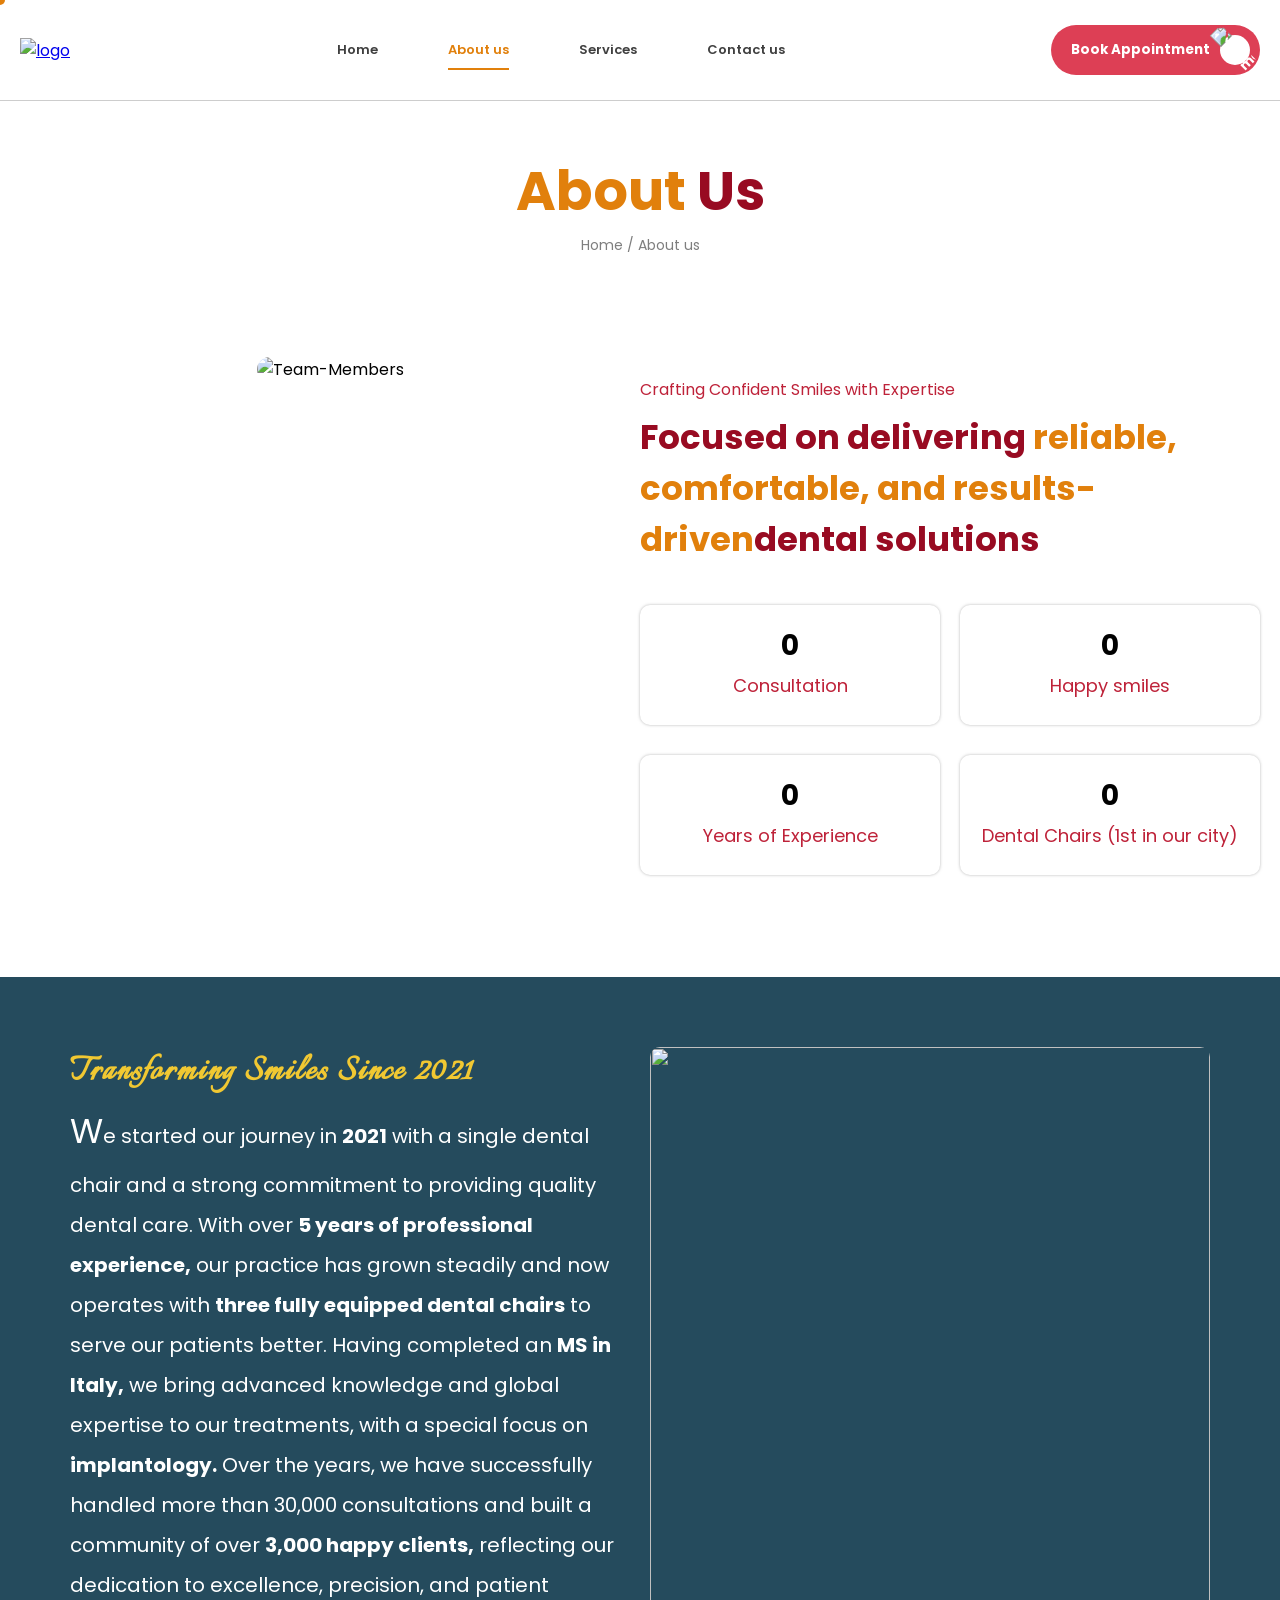
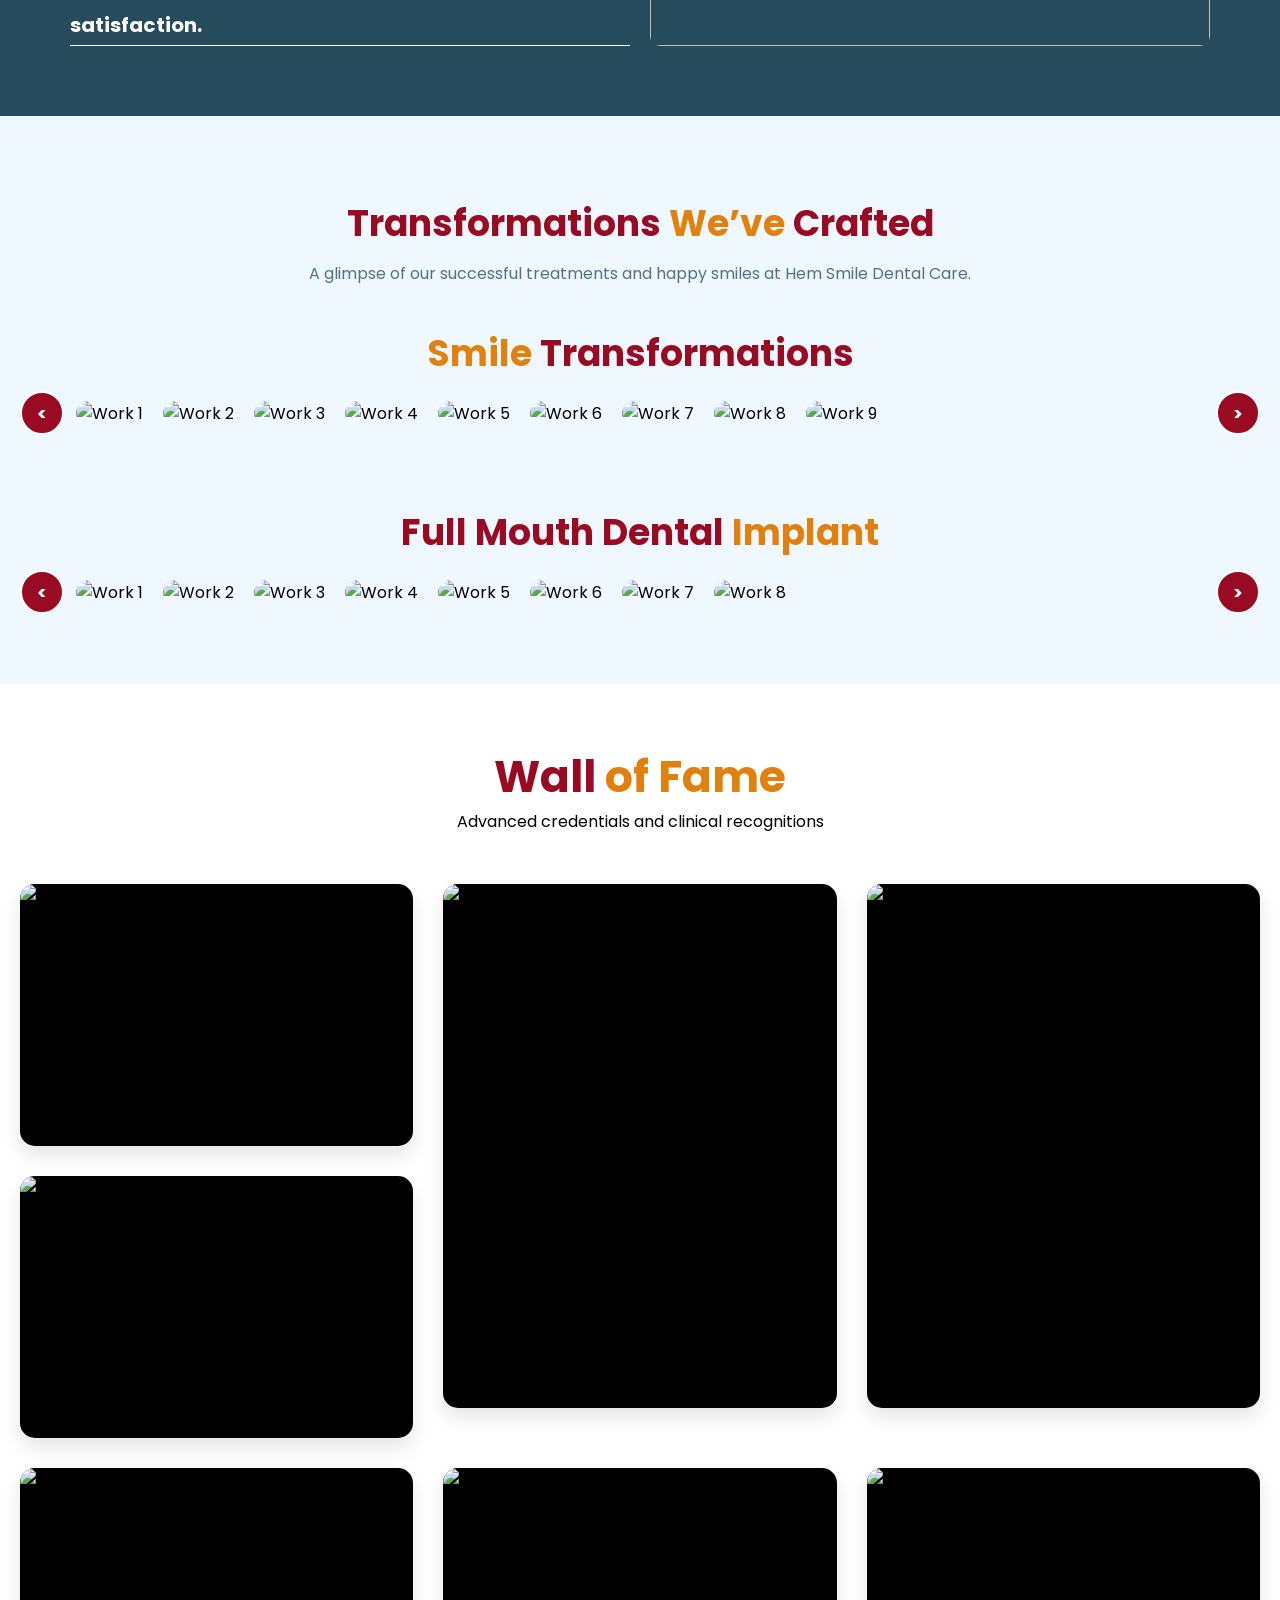
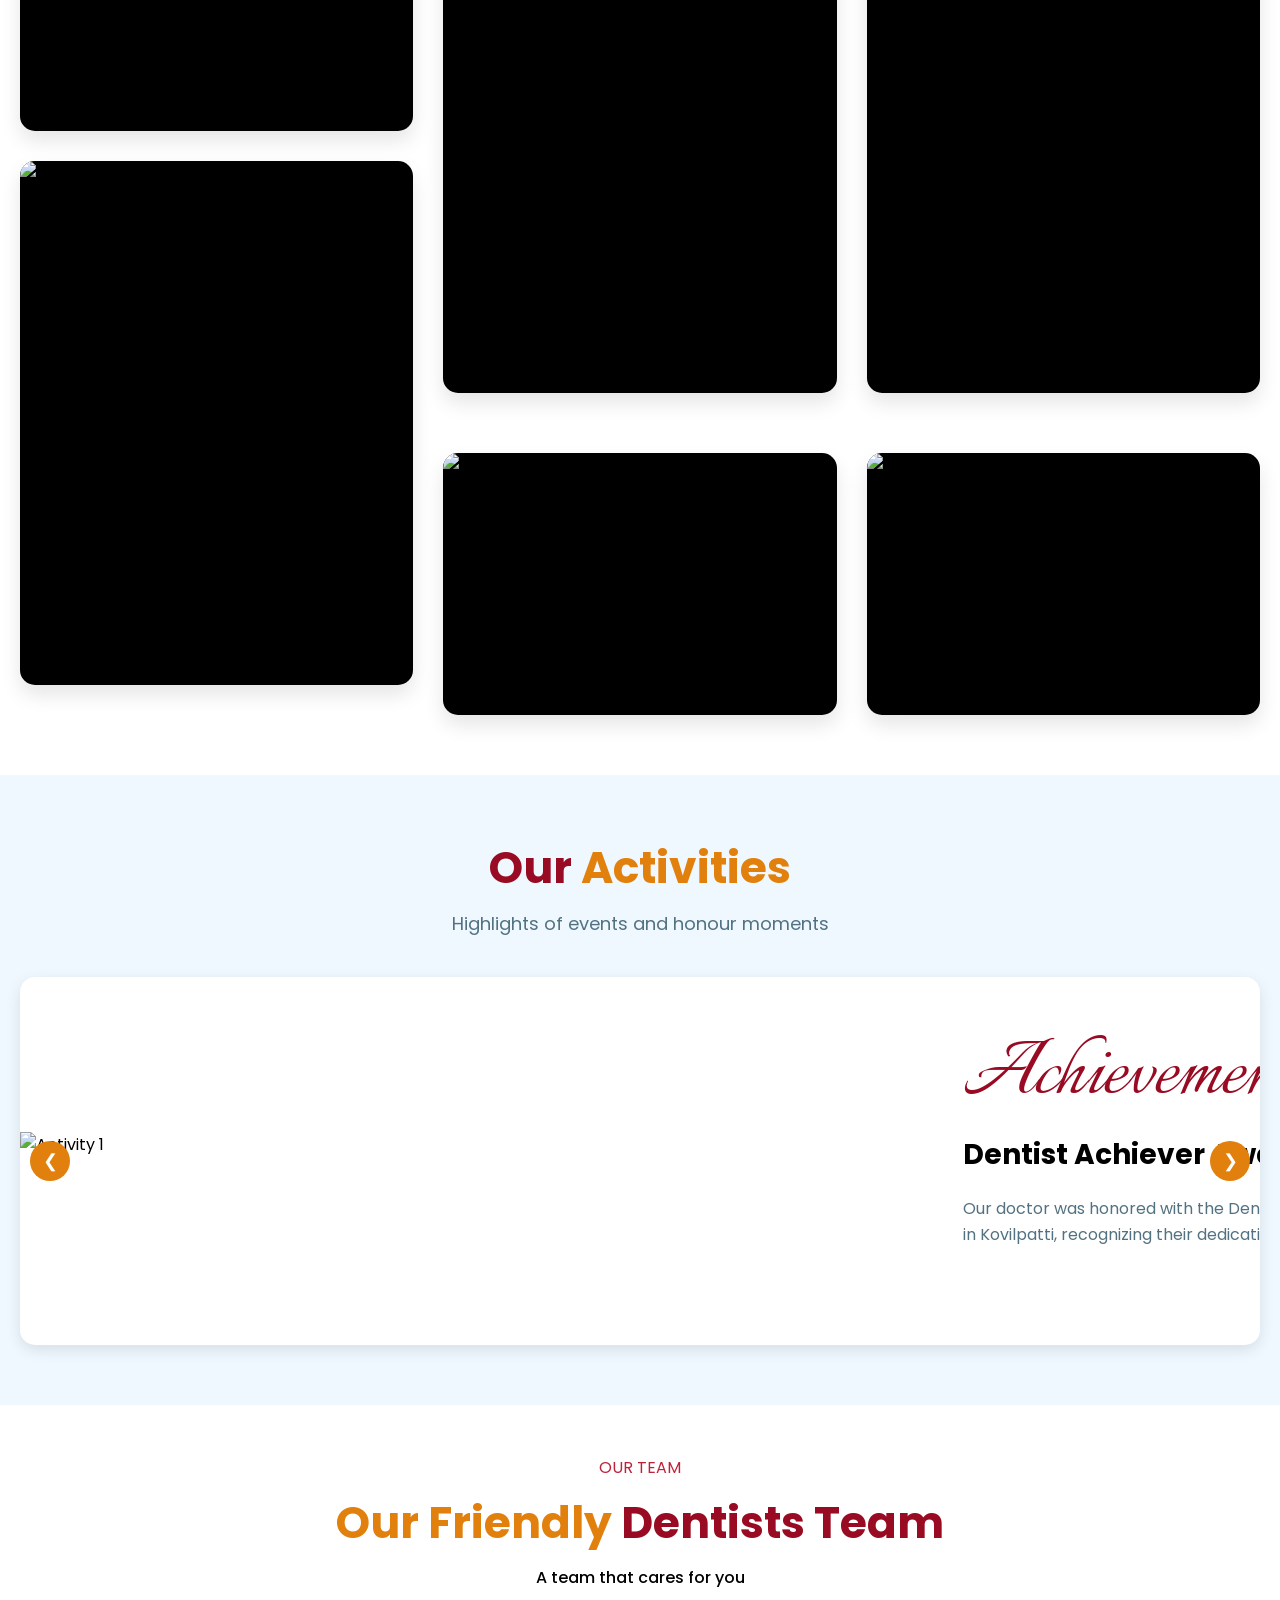
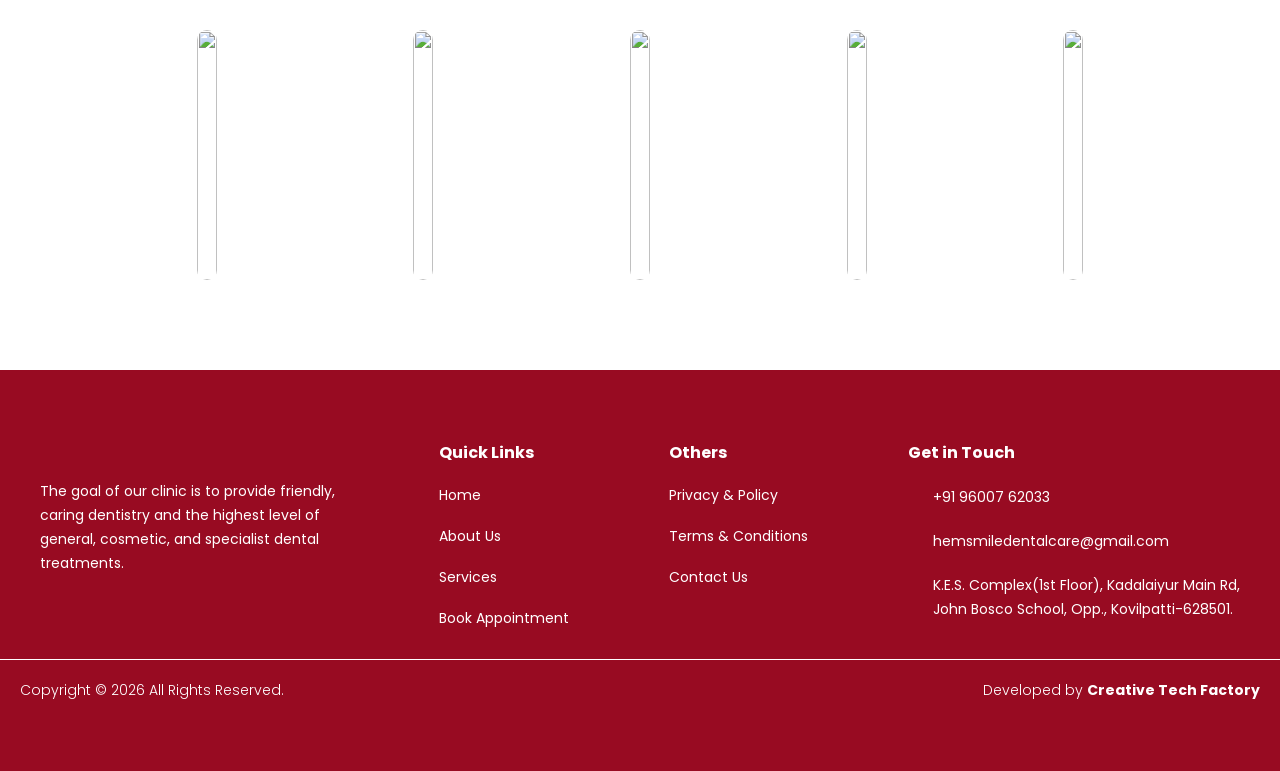
==== about.html @ 4c8813e6 "Add files via upload" ====
<!DOCTYPE html>
<html lang="en">

<head>
    <meta charset="UTF-8">
    <meta name="viewport" content="width=device-width, initial-scale=1.0">
    <title>About Us</title>
    <link rel="icon" type="image/png" href="./images-icons/logo-icon.png">

    <link rel="stylesheet" href="style.css">

    <link rel="stylesheet" href="https://cdn.jsdelivr.net/npm/sweetalert2@11/dist/sweetalert2.min.css">


    <!-- Google font link -->

    <link rel="preconnect" href="https://fonts.googleapis.com">
    <link rel="preconnect" href="https://fonts.gstatic.com" crossorigin>
    <link
        href="https://fonts.googleapis.com/css2?family=Open+Sans:ital,wght@0,300..800;1,300..800&family=Outfit:wght@100..900&family=Poppins:ital,wght@0,100;0,200;0,300;0,400;0,500;0,600;0,700;0,800;0,900;1,100;1,200;1,300;1,400;1,500;1,600;1,700;1,800;1,900&family=Ubuntu:ital,wght@0,300;0,400;0,500;0,700;1,300;1,400;1,500;1,700&display=swap"
        rel="stylesheet">

    <link rel="preconnect" href="https://fonts.googleapis.com">
    <link rel="preconnect" href="https://fonts.gstatic.com" crossorigin>
    <link href="https://fonts.googleapis.com/css2?family=Italianno&family=Pacifico&display=swap" rel="stylesheet">

    <!-- scroll animation Wow animation-->
    <link rel="stylesheet" href="https://cdnjs.cloudflare.com/ajax/libs/animate.css/4.1.1/animate.min.css" />

</head>

<body>
    <div id="smooth-wrapper">
        <div id="smooth-content">
            <nav class="navbar">
                <div class="logo">
                    <a href="index.html"><img loading="lazy" src="./images/logo(1)_PNG.png" alt="logo"></a>
                </div>
                <div class="nav-links">
                    <ul>
                        <li class=""><a href="index.html" class="nav-link nav-link-ltr ">Home</a></li>
                        <li><a href="about.html" class="nav-link nav-link-ltr active">About us</a></li>
                        <li><a href="service.html" class="nav-link nav-link-ltr">Services</a></li>
                        <li><a href="contact.html" class="nav-link nav-link-ltr">Contact us</a></li>
                    </ul>
                </div>
                <div class="book all-button" id="but1">
                    <button class="but" onclick="ena()">Book Appointment
                        <div>
                            <img loading="lazy" src="./images-icons/arrows.png" alt="arrow-mark">
                        </div>
                    </button>
                </div>

                <!-- Menu button for mobile view -->

                <div class="menu">
                    <button id="menuBtn"><img loading="lazy" src="./images-icons/menu-icon.png" alt="menu-icon"
                            onclick="openSidebar()"></button>
                </div>
            </nav>

            <!-- Nav bar for mobile view -->
            <div class="m-navbar" id="mob-navbar">
                <div>
                    <ul>
                        <button class="close-btn" onclick="closeSidebar()"><img src="./images-icons/close (2).png"
                                width="25px">
                        </button>
                        <li><a href="index.html">Home</a></li>
                        <li><a href="about.html">About us</a></li>
                        <li><a href="service.html">Services</a></li>
                        <li><a href="contact.html">Contact us</a></li>
                        <li><button onclick="ena()">Book an appointment</button></li>
                    </ul>
                </div>
                <div class="m-navbar-map">
                    <iframe
                        src="https://www.google.com/maps/embed?pb=!1m18!1m12!1m3!1d2825.8447216824234!2d77.87352947314591!3d9.177418686651892!2m3!1f0!2f0!3f0!3m2!1i1024!2i768!4f13.1!3m3!1m2!1s0x3b06b34f8d8838e7%3A0xfa08b1c790b8aa74!2sHem%20Smile%20Dental%20Care.%20Multi-speciality%20dental%20clinic%20%26%20lmplant%20center!5e1!3m2!1sen!2sin!4v1771842552178!5m2!1sen!2sin"
                        style="border:0; border-radius: 10px;" allowfullscreen="" loading="lazy"
                        referrerpolicy="no-referrer-when-downgrade"></iframe>
                </div>
                <div class="m-navbar-social-icons">
                    <a href="https://wa.me/919600762033"><img src="./images-icons/whatsapp (3).png" alt=""></a>
                    <a
                        href="https://www.instagram.com/hemsmiledentalcare?utm_source=ig_web_button_share_sheet&igsh=ZDNlZDc0MzIxNw=="><img
                            src="./images-icons/instagram (2).png" alt=""></a>
                    <a href="https://www.facebook.com/share/1AfY21VfH6/"><img src="./images-icons/facebook (2).png"
                            alt=""></a>
                </div>
            </div>

            <!-- Heading section -->

            <div class="contact">
                <div class="contact-title">
                    <h1><span>About</span> Us</h1>
                    <p><a href="index.html">Home / </a><a href="about.html">About us</a></p>
                </div>
            </div>

            <!-- about us section start -->

            <section class="about-main" class="stats-section">
                <div class="about-child-1">
                    <img loading="lazy" src="./images/CTF06477.webp" alt="Team-Members">
                </div>
                <div class="about-child-2">
                    <p class="wow animate__animated animate__fadeInUp">Crafting Confident Smiles with Expertise </p>
                    <h1 class="animate-me">Focused on delivering <span> reliable, comfortable, and
                            results-driven</span>dental
                        solutions</h1>
                    <div class="grid-parent">
                        <div class="about-container">
                            <div class="a-cont-child" class="stats">
                                <h1 class="counter" data-target="30000">0</h1>
                                <p>Consultation</p>
                            </div>
                            <div class="a-cont-child" class="stats">
                                <h1 class="counter" data-target="3000">0</h1>
                                <p>Happy smiles
                            </div>
                            <div class="a-cont-child" class="stats">
                                <h1 class="counter" data-target="4">0</h1>
                                <p>Years of Experience</p>
                            </div>
                            <div class="a-cont-child" class="stats">
                                <h1 class="counter" data-target="2">0</h1>
                                <p>Dental Chairs (1st in our city)</p>
                            </div>
                        </div>
                    </div>
                </div>
            </section>
            <section class="details-parent">
                <section class="details-sub">
                    <div class="about-details">
                        <h1>Transforming Smiles Since 2021</h1>
                        <p><span class="start">W</span>e started our journey in <span>2021</span> with a single dental
                            chair and
                            a strong commitment to providing
                            quality dental care. With over <span>5 years of professional experience,</span> our practice
                            has
                            grown steadily
                            and now operates with <span>three fully equipped dental chairs</span> to serve our patients
                            better.
                            Having
                            completed an <span>MS in Italy,</span> we bring advanced knowledge and global expertise to
                            our
                            treatments, with a
                            special focus on <span>implantology.</span> Over the years, we have successfully handled
                            more than
                            30,000
                            consultations and built a community of over <span>3,000 happy clients,</span> reflecting our
                            dedication to
                            excellence, precision, and patient <span>satisfaction.</span></p>

                    </div>
                    <div class="about-details-img">
                        <img loading="lazy" src="./images/CTF07215_ (1).webp" alt="">
                    </div>
                </section>
            </section>

            <!-- Works Section -->
            <section class="works-section">
                <div class="works-container">
                    <div class="works-heading">
                        <h1 class="animate-me">Transformations <span>We’ve</span> Crafted</h1>
                        <p class="wow animate__animated animate__fadeInUp">A glimpse of our successful treatments and
                            happy
                            smiles at Hem Smile Dental Care.</p>
                        <div class="works-title">
                            <h1 class="wow animate__animated animate__fadeInUp"><span>Smile</span> Transformations</h1>
                        </div>
                    </div>
                    <div class="carousel-wrapper">
                        <button class="carousel-btn " id="prevBtn">&lt;</button>
                        <div class="carousel-viewport" id="carouselViewport1">
                            <div class="carousel-track" id="carouselTrack">
                                <div class="carousel-slide"><img src="./service-images/works/smile/smile1.webp"
                                        alt="Work 1"></div>
                                <div class="carousel-slide"><img src="./service-images/works/smile/smile2.webp"
                                        alt="Work 2"></div>
                                <div class="carousel-slide"><img src="./service-images/works/smile/smile3.webp"
                                        alt="Work 3"></div>
                                <div class="carousel-slide"><img src="./service-images/works/smile/smile4.webp"
                                        alt="Work 4"></div>
                                <div class="carousel-slide"><img src="./service-images/works/smile/smile5.webp"
                                        alt="Work 5"></div>
                                <div class="carousel-slide"><img src="./service-images/works/smile/smile6.webp"
                                        alt="Work 6"></div>
                                <div class="carousel-slide"><img src="./service-images/works/smile/smile7.webp"
                                        alt="Work 7"></div>
                                <div class="carousel-slide"><img src="./service-images/works/smile/smile8.webp"
                                        alt="Work 8"></div>
                                <div class="carousel-slide"><img src="./service-images/works/smile/smile9.webp"
                                        alt="Work 9"></div>
                            </div>
                        </div>
                        <button class="carousel-btn" id="nextBtn">&gt;</button>
                    </div>
                    <div class="carousel-dots" id="carouselDots"></div>
                </div>

            </section>
            <section class="works-section" style="padding-top: 0px; padding-bottom: 50px;">
                <div class="works-container" style="padding-top: 50px;">
                    <div class="works-heading">
                        <div class="works-title">
                            <h1 class="wow animate__animated animate__fadeInUp">Full Mouth Dental<span> Implant</span>
                            </h1>
                        </div>
                    </div>
                    <div class="carousel-wrapper">
                        <button class="carousel-btn" id="prevBtn2">&lt;</button>
                        <div class="carousel-viewport" id="carouselViewport2">
                            <div class="carousel-track" id="carouselTrack2">
                                <div class="carousel-slide"><img src="./service-images/works/implant/implant1.webp"
                                        alt="Work 1"></div>
                                <div class="carousel-slide"><img src="./service-images/works/implant/implant2.webp"
                                        alt="Work 2"></div>
                                <div class="carousel-slide"><img src="./service-images/works/implant/implant3.webp"
                                        alt="Work 3"></div>
                                <div class="carousel-slide"><img src="./service-images/works/implant/implant4.webp"
                                        alt="Work 4"></div>
                                <div class="carousel-slide"><img src="./service-images/works/implant/implant5.webp"
                                        alt="Work 5"></div>
                                <div class="carousel-slide"><img src="./service-images/works/implant/implant6.webp"
                                        alt="Work 6"></div>
                                <div class="carousel-slide"><img src="./service-images/works/implant/implant7.webp"
                                        alt="Work 7"></div>
                                <div class="carousel-slide"><img src="./service-images/works/implant/implant8.webp"
                                        alt="Work 8"></div>

                            </div>
                        </div>
                        <button class="carousel-btn" id="nextBtn2">&gt;</button>
                    </div>
                    <div class="carousel-dots" id="carouselDots2"></div>
                </div>
            </section>


            <!-- New Unique Certificates Section -->
            <section class="unique-certs-section">
                <div class="unique-certs-title">
                    <h1 class="animate-me">Wall <span>of Fame</span></h1>
                    <p class="wow animate__animated animate__fadeInUp">Advanced credentials and clinical recognitions
                    </p>
                </div>
                <section class="cert-section-main">
                    <div class="unique-certs-grid">

                        <div class="u-cert-card div1 h-cert">
                            <img loading="lazy" src="./Achievements/Certificates/cert-1.webp"
                                alt="Pediatric Dental Care" class="u-cert-img" style="transform: rotate(0deg);">
                            <div class="u-cert-overlay">
                                <div class="u-cert-content">
                                    <h2>Bachelor of Dental Surgery </h2>
                                    <p>Completed Undergraduate Degree in Dental Surgery</p>
                                    <p><strong>Dr. M.G.R. University</strong>, Chennai</p>
                                </div>
                            </div>
                        </div>
                        <div class="u-cert-card div2 v-cert">
                            <img loading="lazy" src="./Achievements/Certificates/cert-2.webp" alt="Practice Management"
                                class="u-cert-img">
                            <div class="u-cert-overlay">
                                <div class="u-cert-content">
                                    <h2>Master of Surgery in Implant Dentistry</h2>
                                    <p>Completed a master's degree in dental implant surgery at St. Camillus
                                        International
                                        University of Health Sciences</p>
                                    <p><strong>Rome</strong>, Italy</p>
                                </div>
                            </div>
                        </div>

                        <div class="u-cert-card div3 v-cert">
                            <img loading="lazy" src="./Achievements/Certificates/cert-3.webp"
                                alt="Bio Mechanical Approach" class="u-cert-img">
                            <div class="u-cert-overlay">
                                <div class="u-cert-content">
                                    <h2>Advanced Implant Training Program</h2>
                                    <p>Completed an Advanced Implant Competence Training Program</p>
                                    <p><strong>Malligai Dental Academy</strong>, Chennai</p>
                                </div>
                            </div>
                        </div>

                        <div class="u-cert-card div4 h-cert">
                            <img loading="lazy" src="./Achievements/Certificates/cert-4.webp"
                                alt="Full Mouth Rehabilitation" class="u-cert-img" style="transform: rotate(0deg);">
                            <div class="u-cert-overlay">
                                <div class="u-cert-content">
                                    <h2>3B-TB Protocal</h2>
                                    <p>Rehabilitate Atrophic Edentulous Maxilla</p>
                                    <p><strong>Bioline Advanced Implant Academy</strong>, Bangalore</p>
                                </div>
                            </div>
                        </div>

                        <div class="u-cert-card div5 h-cert">
                            <img loading="lazy" src="./Achievements/Certificates/cert-5.webp"
                                alt="Dental Laser Certification" class="u-cert-img" style="transform: rotate(0deg);">
                            <div class="u-cert-overlay">
                                <div class="u-cert-content">
                                    <h2>International Meeting</h2>
                                    <p>Participated in DIO International Meeting</p>
                                    <p><strong>Busan,</strong> South Korea</p>
                                </div>
                            </div>
                        </div>


                        <!-- </div>
                <div class="unique-certs-grid-l"> -->

                        <div class="u-cert-card div6 v-cert ">
                            <img loading="lazy" src="./Achievements/Certificates/cert-6.webp"
                                alt="Microscopic Endodontics" class="u-cert-img" style="transform: rotate(0deg);">
                            <div class="u-cert-overlay">
                                <div class="u-cert-content">
                                    <h2>Excellence in Endodontics</h2>
                                    <p>Masterclass in advanced Endodontics approaches</p>
                                    <p><strong>Root Canal Academy</strong>, Coimbatore</p>
                                </div>
                            </div>
                        </div>
                        <div class="u-cert-card div7 v-cert">
                            <img loading="lazy" src="./Achievements/Certificates/cert-7.webp"
                                alt="Excellence in Endodontics" class="u-cert-img" style="transform: rotate(0deg);">
                            <div class="u-cert-overlay">
                                <div class="u-cert-content">
                                    <h2>Registration as Dentist</h2>
                                    <p>Registered Dentist , Tamil Nadu Dental Council</p>
                                    <p><strong>Priyadharshini Dental College</strong>, Thiruvallur</p>
                                </div>
                            </div>
                        </div>

                        <div class="u-cert-card div8 v-cert">
                            <img loading="lazy" src="./Achievements/Certificates/cert-8.webp"
                                alt="Aesthetic Dentistry Program" class="u-cert-img" style="transform: rotate(0deg);">
                            <div class="u-cert-overlay">
                                <div class="u-cert-content">
                                    <h2>Clinical Establishment</h2>
                                    <p>Registration of Clinical Establishment Acquired by Directorate of Medical and
                                        Rural
                                        Health Services</p>
                                    <p><strong>Tuticorin</strong></p>
                                </div>
                            </div>
                        </div>

                        <div class="u-cert-card div9 h-cert">
                            <img loading="lazy" src="./Achievements/Certificates/cert-9.webp"
                                alt="Clinical Implantology" class="u-cert-img" style="transform: rotate(0deg);">
                            <div class="u-cert-overlay">
                                <div class="u-cert-content">
                                    <h2>Dental Surgeon</h2>
                                    <p>Registered Dental Practitioner</p>
                                    <p><strong>Chennai</strong></p>
                                </div>
                            </div>
                        </div>

                        <div class="u-cert-card div10 h-cert">
                            <img loading="lazy" src="./Achievements/Certificates/cert-10.webp"
                                alt="Orthodontic Masterclass" class="u-cert-img" style="transform: rotate(0deg);">
                            <div class="u-cert-overlay">
                                <div class="u-cert-content">
                                    <h2>Practice Management Masterclass</h2>
                                    <p>Masterclass in Dental Practice Management</p>
                                    <p><strong>Acharya Foundation</strong>, Chennai</p>
                                </div>
                            </div>
                        </div>
                    </div>
                </section>
            </section>

            <!-- Activity Section -->
            <section class="activity-section">
                <div class="activity-title">
                    <h1 class="animate-me">Our <span>Activities</span></h1>
                    <p class="wow animate__animated animate__fadeInUp">Highlights of events and honour moments
                    </p>
                </div>
                <div class="act-carousel-wrapper">
                    <div class="act-carousel-track" id="act-track">

                        <div class="act-carousel-item">
                            <div class="act-img">
                                <img loading="lazy" src="./Achievements/Activity/Dentist Achiever Award.webp"
                                    alt="Activity 1" style="object-fit: contain;">
                            </div>
                            <div class="act-details">
                                <h1>Achievements</h1>
                                <h2>Dentist Achiever Award</h2>
                                <p>Our doctor was honored with the Dentist Achiever Award at Vijay TV’s Pongal Special
                                    Debate
                                    Show held in Kovilpatti, recognizing their dedication, expertise, and outstanding
                                    contribution to the field of dentistry.</p>
                            </div>
                        </div>

                        <div class="act-carousel-item">
                            <div class="act-img">
                                <img src="./Achievements/Activity/award1.webp" alt="Activity 2">
                            </div>
                            <div class="act-details">
                                <h1>Achievements</h1>
                                <h2>Golden Star Icon Award</h2>
                                <p>Our doctor was honored with the prestigious Golden Star Icon Award by the National
                                    Integrity
                                    Cultural Academy, recognizing their exceptional contributions, unwavering
                                    dedication, and
                                    commitment to excellence in the field of dentistry and community service.</p>
                            </div>
                        </div>

                        <div class="act-carousel-item">
                            <div class="act-img">
                                <img src="./Achievements/Activity/award2.webp" alt="Activity 3">
                            </div>
                            <div class="act-details">
                                <h1>Achievements</h1>
                                <h2>District Honour</h2>
                                <p>Our doctor was honored by the Thoothukudi District Collector for being the first
                                    person in
                                    the district to successfully complete a Master of Implant Dental Surgery from St.
                                    Camillus
                                    International University of Health Sciences, marking a remarkable achievement in
                                    advanced
                                    dental expertise and bringing pride to the local community.</p>
                            </div>
                        </div>

                        <div class="act-carousel-item">
                            <div class="act-img">
                                <img src="./Achievements/Activity/award3.webp" alt="Activity 4">
                            </div>
                            <div class="act-details">
                                <h1>Achievements</h1>
                                <h2>Free Dental Camp</h2>
                                <p>Our doctor organized and conducted a free dental camp at Dalmia Cement Factory,
                                    Sattur,
                                    providing
                                    comprehensive dental care and awareness for the factory workers, reflecting a strong
                                    commitment to community health and wellbeing.</p>
                            </div>
                        </div>

                    </div>
                    <button class="act-carousel-btn prev" id="act-prev">&#10094;</button>
                    <button class="act-carousel-btn next" id="act-next">&#10095;</button>
                    <div class="act-carousel-dots" id="act-dots"></div>
                </div>
            </section>



            <!-- team members section  -->

            <section class="team">
                <div class="t-title" data-aos="fade-down" data-aos-duration="1500" data-aos-delay="400">
                    <p class="wow animate__animated animate__fadeInUp">OUR TEAM</p>
                    <h1 class="animate-me"><span>Our Friendly</span> Dentists Team</h1>
                    <p class="wow animate__animated animate__fadeInUp"><span>A team that cares for you</span></p>
                </div>
                <div class="t-containers">
                    <div class="t-1 wow animate__animated animate__fadeInUp" data-wow-delay=".25s">
                        <div class="team-img">
                            <img loading="lazy" src="./Team/doc4.png" alt="">
                        </div>
                        <div class="name">
                            <h2>Dr.P.N.Gopinath,BDS.,MDS.,PGCOI,</h2>
                            <p>Orthodontist</p>
                        </div>
                    </div>
                    <div class="t-1 wow animate__animated animate__fadeInUp" data-wow-delay=".30s">
                        <div class="team-img">
                            <img loading="lazy" src="./Team/doc5.jpg" alt="">
                        </div>
                        <div class="name">
                            <h2>Dr.N.Prithvi Sankar,BDS.,MDS,</h2>
                            <p>Oral and Maxillofacial Surgeon</p>
                        </div>
                    </div>
                    <div class="t-1 wow animate__animated animate__fadeInUp" data-wow-delay=".35s" id="t3">
                        <div class="team-img">
                            <img loading="lazy" src="./Team/doc1.png" alt="">
                        </div>
                        <div class="name">
                            <h2>Dr.S.Gobala Krishnan,BDS.,MDS,</h2>
                            <p>Oral and Maxillofacial Surgeon</p>
                        </div>
                    </div>
                    <div class="t-1 wow animate__animated animate__fadeInUp" data-wow-delay=".40s" id="t4">
                        <div class="team-img">
                            <img loading="lazy" src="./Team/doc3.png" alt="">
                        </div>
                        <div class="name">
                            <h2>Dr.V.Nagarajan,BDS.,MDS,</h2>
                            <p>Endodontist & Esthetic Dentist</p>
                        </div>
                    </div>
                    <div class="t-1 wow animate__animated animate__fadeInUp" data-wow-delay=".45s" id="t5">
                        <div class="team-img">
                            <img loading="lazy" src="./Team/doc2.png" alt="">
                        </div>
                        <div class="name">
                            <h2>Dr.Divakar Srinivasan,BDS.,MDS,</h2>
                            <p>Root Canel Specialist</p>
                        </div>
                    </div>
                </div>
            </section>

            <!-- Footer Section -->

            <footer class="footer">
                <div class="f-parent">
                    <div class="child-logo">
                        <img loading="lazy" src="./images/logobg(1).png" alt="">
                        <p>The goal of our clinic is to provide friendly, caring dentistry and the highest level of general, cosmetic, and specialist dental treatments.</p>
                        <div class="footer-social-icons">
                            <a href="https://wa.me/919600762033"><img src="./images-icons/whatsapp (3).png" alt=""></a>
                            <a
                                href="https://www.instagram.com/hemsmiledentalcare?utm_source=ig_web_button_share_sheet&igsh=ZDNlZDc0MzIxNw=="><img
                                    src="./images-icons/instagram (2).png" alt=""></a>
                            <a href="https://www.facebook.com/share/1AfY21VfH6/"><img
                                    src="./images-icons/facebook (2).png" alt=""></a>
                        </div>
                    </div>
                    <div class="child-links">
                        <div class="child-cont">
                            <div>
                                <p>Quick Links</p>
                            </div>
                            <div>
                                <ul>
                                    <li><a href="index.html">Home</a></li>
                                    <li><a href="about.html">About Us</a></li>
                                    <li><a href="service.html">Services</a></li>
                                    <li><a href="contact.html">Book Appointment</a></li>
                                </ul>
                            </div>
                        </div>
                        <div class="child-cont">
                            <div>
                                <p>Others</p>
                            </div>
                            <div>
                                <ul>
                                    <li><a href="policy.html">Privacy & Policy</a></li>
                                    <li><a href="terms.html">Terms & Conditions</a></li>
                                    <li><a href="contact.html">Contact Us</a></li>
                                </ul>
                            </div>
                        </div>
                        <div class="child-cont" id="getin">
                            <div>
                                <p>Get in Touch</p>
                            </div>
                            <div>
                                <ul>
                                    <li><a href="tel:9600762033"><img loading="lazy" src="./images-icons/call.png"
                                                alt="">+91
                                            96007 62033</a>
                                    </li>
                                    <li><a href="mailto:hemsmiledentalcare@gmail.com"><img loading="lazy"
                                                src="./images-icons/mail.png" alt="">hemsmiledentalcare@gmail.com</a>
                                    </li>
                                    <li><img loading="lazy" src="./images-icons/location.png" alt="">K.E.S. Complex(1st
                                        Floor),
                                        Kadalaiyur Main Rd,<br> John Bosco School, Opp., Kovilpatti-628501.</li>
                                </ul>
                            </div>
                        </div>
                    </div>
                </div>
                <div class="copyright">
                    <p>Copyright © 2026 All Rights Reserved.</p>
                    <a href="https://creativetechfactory.in/home/">
                        <p>Developed by <span>Creative Tech Factory</span></p>
                    </a>
                </div>
            </footer>
        </div>
    </div>

    <!-- POP UP SECTION -->
    <section class="popup-parent" id="popup-parent-f">
        <div class="popup popup-box" id="popup">
            <div class="popup-child2">
                <img loading="lazy" src="./images-icons/Gemini_Generated_Image_jyhnhhjyhnhhjyhn.png" alt="">
            </div>
            <div class="popup-child">
                <form action="" id="myForm" method="post">
                    <div class="pop-close">
                        <h1>Book Your Appointment</h1>
                        <button onclick="finish()"><img loading="lazy" src="./images-icons/icons8-close-30.png"
                                width="20px">
                        </button>
                    </div>
                    <div class="input-cont-1">
                        <p>Your Name</p>
                        <input type="text" placeholder="Eg:Vasanth" name="name" required>
                    </div>
                    <div class="input-cont-1">
                        <p>Phone no</p>
                        <input type="tel" placeholder="Eg:98765 43210" name="number" maxlength="10" required>
                    </div>
                    <div class="input-cont-1">
                        <p>Message</p>
                        <textarea rows="4" placeholder="Eg:Message" name="message"></textarea>
                    </div>
                    <div class="input-cont-2">
                        <p>Appointment date</p>
                        <input type="date" name="date" required>
                        <span><img loading="lazy" src="" class="p-icon"></span>
                    </div>
                    <div class="pop-button">
                        <button type="submit">Submit</button>
                    </div>
                </form>
            </div>
        </div>
    </section>
    <div class="cursor2"></div>
</body>


<!-- CDN for GSAP tools -->

<!-- GSAP Core -->
<script src="https://cdnjs.cloudflare.com/ajax/libs/gsap/3.12.5/gsap.min.js"></script>

<!-- ScrollTrigger -->
<script src="https://cdnjs.cloudflare.com/ajax/libs/gsap/3.12.5/ScrollTrigger.min.js"></script>

<!-- SplitText -->
<script src="https://assets.codepen.io/16327/SplitText3-beta.min.js"></script>

<!-- popup gsap -->
<script src="https://cdnjs.cloudflare.com/ajax/libs/gsap/3.12.2/gsap.min.js"></script>

<!-- Scroll effect wow.js -->
<script src="https://cdnjs.cloudflare.com/ajax/libs/wow/1.1.2/wow.min.js"></script>

<!-- ScrollSmoother (smooth scroll plugin) -->
<script src="https://assets.codepen.io/16327/ScrollSmoother.min.js"></script>

<script>
    new WOW().init();
</script>
<script>
    // Smooth scroll start
    gsap.registerPlugin(ScrollTrigger, ScrollSmoother);

    // create the smooth scroller FIRST!
    let smoother = ScrollSmoother.create({
        smooth: 2,
        effects: true,
        normalizeScroll: true,
    });
    // Smooth scroll ends
</script>
<script src="https://cdn.jsdelivr.net/npm/sweetalert2@11"></script>
<script src="script-about.js"></script>

</html>
---- style.css ----
* {
  margin: 0;
  padding: 0;
  box-sizing: border-box;
  font-family: "Poppins", sans-serif;
  scroll-behavior: smooth;
}

/* Root for Colours */
:root {
  --primary-color: #0e384c;
  --secondary-color: #eff8ff;
  --text-color: #527282;
  --accent-color: #1e84b5;
  --white-color: #ffffff;
  --black-color: #000000;
  --gray-color: gray;
  --divider-color: #ffffff1f;
  --dark-divider-color: #0e384c1a;
  --error-color: rgb(230, 87, 87);
  --default-font: "Poppins", sans-serif;
  --default-size: "font-size:13px";
  --head-font: "font-size:54px";
  --sub-head-font: "font-size:28px";
  --para-font: "font-size:18px";
  --dark-red: #980b22;
  --red: #be2239;
  --pinkish-red: #dd3f55;
  --orange: #e1800c;
  --yellow: #f1c832;
}

/* Preloader Styles */
#preloader {
  position: fixed;
  top: 0;
  left: 0;
  width: 100%;
  height: 100vh;
  background-color: var(--white-color);
  display: flex;
  justify-content: center;
  align-items: center;
  z-index: 9999;
  transition:
    opacity 0.6s ease-out,
    visibility 0.6s;
}

#preloader.fade-out {
  opacity: 0;
  visibility: hidden;
}

.preloader-content {
  position: relative;
  display: flex;
  justify-content: center;
  align-items: center;
}

.loader-logo {
  width: 120px;
  height: auto;
  z-index: 2;
  animation: pulse 2s infinite ease-in-out;
}

.loader-ring {
  position: absolute;
  width: 180px;
  height: 180px;
  border: 4px solid var(--secondary-color);
  border-top: 4px solid var(--orange);
  border-radius: 50%;
  animation: spin 1.5s linear infinite;
  z-index: 1;
}

@keyframes spin {
  0% {
    transform: rotate(0deg);
  }
  100% {
    transform: rotate(360deg);
  }
}

@keyframes pulse {
  0%,
  100% {
    transform: scale(1);
    opacity: 0.8;
  }
  50% {
    transform: scale(1.05);
    opacity: 1;
  }
}

body.preloader-active {
  overflow: hidden;
}
body {
  overflow-x: hidden;
  background-color: var(--backgorund-color);
}
/* Navigation bar */

.navbar {
  display: flex;
  justify-content: space-between !important;
  align-items: center !important;
  padding: 20px 20px !important;
  margin: 0px 0px;
  border-bottom: 1px rgba(128, 128, 128, 0.397) solid;
  padding-bottom: 10px;
}
.logo img {
  width: 220px;
}
.nav-links ul {
  display: flex;
  gap: 30px;
}
.nav-links ul li {
  list-style: none;
  color: var(--black-color);
  font-weight: 600;
  cursor: pointer;
}
.nav-links ul li a {
  text-decoration: none;
  color: var(--black-color);
  font-size: 13px;
}
.nav-links ul li .active {
  color: var(--orange);
  opacity: 1;
}
.nav-links ul li .active::before {
  width: 100%;
}
.nav-links :hover {
  color: var(--dark-red);
}
.nav-link {
  font-size: 14px;
  text-decoration: none;
  color: var(--black-color);
  padding: 20px 0px;
  margin: 0px 20px;
  display: inline-block;
  position: relative;
  opacity: 0.75;
}
.nav-link:hover {
  opacity: 1;
  color: var(--orange);
}
.nav-link::before {
  transition: 300ms;
  height: 2px;
  content: "";
  position: absolute;
  background-color: var(--orange);
}

.nav-link-ltr::before {
  width: 0%;
  bottom: 10px;
}

.nav-link-ltr:hover::before {
  width: 100%;
}

.nav-link-fade-up::before {
  width: 100%;
  bottom: 5px;
  opacity: 0;
}

.nav-link-fade-up:hover::before {
  bottom: 10px;
  opacity: 1;
}

.nav-link-grow-up::before {
  height: 0%;
  width: 100%;
  bottom: 0px;
}

.nav-link-grow-up:hover::before {
  height: 5px;
}
.all-button {
  display: flex;
  justify-content: center;
  align-items: center;
  background-color: var(--pinkish-red);
  color: #ffffff;
  width: max-content;
  height: 50px;
  border-radius: 30px;
  padding: 10px;
  border: none;
  cursor: pointer;
  transition: 0.5s;
  position: relative;
  overflow: hidden;
  z-index: 1;
}
.all-button::before {
  content: "";
  position: absolute;
  left: 0;
  top: 0;
  width: 0%;
  height: 100%;
  background-color: var(--orange);
  transition: 0.5s;
  border-radius: 30px;
  z-index: -1;
}
.all-button:hover::before {
  width: 100%;
  box-shadow: 50px 0px 50px white;
}
.all-button button {
  cursor: pointer;
}
.but {
  display: flex;
  justify-content: center;
  align-items: center;
  gap: 10px;
  padding-left: 10px;
  color: #ffffff;
  font-weight: bold;
  background-color: transparent;
  border: none;
}
.but > div {
  background-color: #ffffff;
  width: 30px;
  height: 30px;
  border-radius: 50%;
  display: flex;
  justify-content: center;
  align-items: center;
}
.but div img {
  width: 16px;
  transition: 0.2s ease all;
  transform: rotate(-45deg);
}
.all-button:hover img {
  transform: rotate(0deg) scale(1.2);
}

.menu,
.m-navbar {
  display: none;
}

/* Mobile responsive for navigation */

@media screen and (min-width: 320px) and (max-width: 980px) {
  .nav-links,
  .book {
    display: none;
  }
  .logo img {
    width: 180px;
  }
  .navbar {
    padding: 10px !important;
  }
  .menu,
  .m-navbar {
    display: unset;
  }
  .menu button {
    border: none;
    background: transparent;
  }
  .menu button img {
    width: 35px;
    border-radius: 5px;
  }

  /* navigation bar for movile view */

  .m-navbar {
    background-color: var(--dark-red);
    position: fixed;
    width: 80%;
    padding-top: 20px;
    padding-left: 5px;
    height: 100vh;
    top: 0px;
    right: -1000px;
    z-index: 999;
    display: flex;
    flex-direction: column;
    gap: 20px;
  }
  .close-btn {
    position: absolute;
    top: 15px;
    right: 15px;
    background: transparent;
    border: none;
    color: white;
    font-size: 22px;
    cursor: pointer;
  }
  .m-navbar ul {
    display: flex;
    flex-direction: column;
    gap: 15px;
    padding: 20px;
  }
  .m-navbar ul li {
    list-style: none;
  }
  .m-navbar ul li a {
    text-decoration: none;
    font-weight: bold;
    color: var(--white-color);
  }
  .m-navbar ul li button {
    padding: 10px;
    border-radius: 5px;
    border: none;
    color: white;
    font-weight: bold;
    background-color: var(--orange);
  }
  .m-navbar {
    transition: right 0.5s;
    transition-timing-function: ease;
  }
  .m-navbar-map {
    padding: 20px;
    padding-top: 0px;
  }
  .m-navbar-map iframe {
    width: 90%;
    border-radius: 20px;
  }
  .m-navbar-social-icons {
    display: flex;
    gap: 10px;
    padding-left: 20px;
  }
  .m-navbar-social-icons img {
    width: 25px;
  }
}

/* Hero section */

.hero {
  display: flex;
  background-image: url(./images/web\ 1080\ x1920\.jpg);
  background-position: center center;
  background-size: cover;
  background-repeat: no-repeat;
}
.title {
  flex-basis: 50%;
  margin: 0px 20px;
  padding: 80px 0px 0px 50px;
}
.title h1 {
  font-size: 44px;
  color: var(--dark-red);
  text-align: left;
  padding-top: 50px;
  padding-bottom: 10px;
  line-height: 1.2;
}
.title h1 span {
  color: var(--orange);
}
.title > p {
  font-size: 16px;
  color: var(--black-color);
  width: 70%;
  line-height: 1.5;
  padding-bottom: 20px;
}
.title > p span {
  font-size: 18px;
  font-weight: bold;
  color: var(--orange);
}
.rating {
  margin-top: 20px;
  border: 1px solid var(--dark-divider-color);
  width: 220px;
  padding: 20px 10px;
  border-radius: 10px;
}
.title p .smile {
  font-size: 18px !important;
}
.rating > p {
  color: var(--black-color);
}
.star {
  display: flex;
  flex-direction: column;
  gap: 5px;
}
.star div > p {
  color: var(--black-color);
  font-size: 15px;
}
.star P {
  color: var(--gray-color);
}
.star ul {
  display: flex;
}
.star ul li {
  list-style: none;
}
.star ul li img {
  width: 18px;
}
.h-img {
  flex-basis: 50%;
  width: 100%;
  display: flex;
  position: relative;
  justify-content: center;
  /* bottom: 17px; */
}
.h-img img {
  width: 68%;
  object-fit: contain;
}
.icon1,
.icon2,
.icon3 {
  width: 90px;
  height: 90px;
  border-radius: 50%;
  background-color: var(--white-color);
  display: flex;
  justify-content: center;
  align-items: center;
  position: relative;
  overflow: hidden;
  z-index: 1;
}
.icon1::before,
.icon2::before,
.icon3::before {
  content: "";
  position: absolute;
  width: 0%;
  height: 0%;
  background-color: var(--primary-color);
  transition: 0.3s;
  z-index: -1;
}
.icon1:hover::before,
.icon2:hover::before,
.icon3:hover::before {
  width: 100%;
  height: 100%;
  border-radius: 50%;
}
.icon1:hover img,
.icon2:hover img,
.icon3:hover img {
  filter: grayscale(100%) brightness(0) invert(1);
}
.h-img .float img {
  width: 60%;
}
.icon1 {
  position: absolute;
  left: 20px;
  top: 320px;
}
.icon1,
.icon2,
.icon3 {
  animation: breathe 2s ease-in-out infinite;
}
.icon2 {
  position: absolute;
  right: 70px;
  top: 100px;
}
.icon3 {
  position: absolute;
  right: 50px;
  bottom: 100px;
}
@keyframes breathe {
  0% {
    transform: scale(1, 1);
  }
  25% {
    transform: scale(1.1, 0.9);
  }
  50% {
    transform: scale(0.95, 1.05);
  }
  75% {
    transform: scale(1.05, 0.95);
  }
  100% {
    transform: scale(1, 1);
  }
}
.card {
  display: flex;
  flex-direction: row;
  align-items: center;
  padding: 5px;
  gap: 10px;
  background-color: #ffffff;
  border: 1px solid var(--dark-divider-color);
  border-radius: 10px;
  width: 320px;
  height: 80px;
  position: absolute;
  left: 20px;
  bottom: 50px;
}

.card > div {
  display: flex;
  flex-direction: column;
  gap: 5px;
}
.card div h5 {
  color: var(--red);
  font-size: 16px;
}
.card div h5 span {
  font-size: 14px;
}
.card div p {
  color: gray;
  font-size: 14px;
}
.card > img {
  border-radius: 10px;
  width: 70px;
}

.title .typewriter {
  padding-top: 0px;
}
.typewriter {
  font-size: 44px;
  color: var(--orange);
}

.cursor {
  animation: blink 0.5s infinite;
}

@keyframes blink {
  50% {
    opacity: 0;
  }
}
/* mobile responsive for hero section */

@media screen and (min-width: 320px) and (max-width: 900px) {
  .hero {
    flex-basis: 100%;
    flex-direction: column;
    background: url(./images/WEB\ 700X450.jpg);
    background-position: center;
    background-size: cover;
  }
  .title {
    padding: 0px;
    padding-top: 30px;
  }

  .title h1 {
    font-size: 34px !important;
    padding-top: 10px;
  }
  .title > p {
    width: 90%;
    font-size: 11x;
  }
  .rating {
    border-top: 1px rgba(128, 128, 128, 0.416) solid;
    margin-top: 10px;
  }
  .h-img {
    text-align: center;
    margin-top: 20px;
  }
  /* .h-img img {
    width: 40%;
  } */
  .h-img > img {
    width: 75%;
  }
  .h-img > div {
    width: 60px;
    height: 60px;
  }
  .h-img div img {
    width: 50%;
  }
  .icon1 {
    left: 30px;
    top: 150px;
  }
  .icon2 {
    left: 35px;
    top: 60px;
  }
  .icon3 {
    bottom: 90px;
    right: 25px;
  }
  .card > .dentist-icon {
    width: 20%;
  }
  .card div h5 {
    font-size: 11px;
  }
  .card div h5 span {
    font-size: 10px;
  }
  .card div p {
    text-align: left;
    font-size: 11px;
  }
  .h-img > .card {
    width: 230px;
    height: 55px;
    left: 50px;
    bottom: 10px;
  }
}
/* for tablet view */

@media screen and (min-width: 600px) and (max-width: 1000px) {
  .hero {
    flex-basis: 100%;
    flex-direction: column;
  }
  .h-img img {
    width: 40%;
  }
  .h-img > div {
    width: 70px;
    height: 70px;
  }
  .h-img > .card {
    width: 260px;
    height: 70px;
  }
  .card > .dentist-icon {
    width: 20%;
  }
  .h-img .card {
    left: 120px;
    bottom: 40px;
  }
  .card div h5 {
    font-size: 13px;
  }
  .card div h5 span {
    font-size: 12px;
  }
  .card div p {
    text-align: left;
    font-size: 12px;
  }
  .icon1 {
    left: 200px;
    top: 200px;
  }
  .icon2 {
    position: absolute;
    left: 180px;
    top: 70px;
  }
  .icon3 {
    bottom: 50px;
    right: 180px;
  }
}
/* for 1024px */
@media screen and (min-width: 1024px) and (max-width: 1180px) {
  .title h1 {
    font-size: 36px;
  }
  .title p {
    font-size: 16px;
  }
  .title p span {
    font-size: 16px;
  }
  .card > .dentist-icon {
    width: 20%;
  }
  .card {
    width: 310px;
    height: 70px;
  }
  .all-button {
    height: 40px;
  }
  .icon1,
  .icon2,
  .icon3 {
    width: 70px;
    height: 70px;
  }
  .h-img img {
    width: 75%;
  }
  .h-img div img {
    width: 50%;
  }
  .rating {
    padding: 10px;
  }
  .star > p,
  .rating p,
  .title p span {
    font-size: 12px;
  }
  .star ul li img {
    width: 16px;
  }
  /* Contact Form 1024px fix */
  .contact-form {
    padding: 60px 40px;
    gap: 40px;
    max-width: 1100px;
    margin: 0 auto;
  }
}
/* For 1440px */
@media screen and (min-width: 1440px) {
  .h-img img {
    width: 60%;
  }
  .card {
    width: 280px;
    height: 75px;
  }
  .card div h5 {
    font-size: 13px;
  }
  .card div p {
    font-size: 13px;
  }
  .card > .dentist-icon {
    width: 25%;
  }
  .nav-links ul li a {
    font-size: 18px;
  }
}
/* For 4k size */
@media screen and (min-width: 2200px) {
  .title {
    margin-left: 50px;
  }
  .logo {
    width: max-content;
  }
  .logo img {
    width: 480px;
  }
  .nav-links ul li a {
    font-size: 26px;
  }
  .title h1 {
    font-size: 84px;
  }
  .title > p {
    font-size: 34px;
  }
  .title > p .smile {
    margin-top: 0px;
    font-size: 34px !important;
  }
  .h-img img {
    width: 55%;
  }
  .all-button {
    padding: 40px;
    border-radius: 60px;
    padding-right: 20px;
  }
  .but {
    font-size: 28px;
    gap: 20px;
  }
  .but > div {
    width: 50px;
    height: 50px;
  }
  .but div img {
    width: 30px;
  }
  .star div p,
  .rating > p {
    font-size: 24px;
  }
  .star ul li img {
    width: 35px;
  }
  .rating {
    margin-top: 40px;
    width: 280px;
  }
  .card {
    width: 465px;
    height: 110px;
  }
  .card > .dentist-icon {
    width: 22%;
  }
  .card div h5 {
    font-size: 24px;
  }
  .card div h5 span {
    font-size: 22px;
  }
  .card div p {
    font-size: 24px;
  }
  .h-img div img {
    width: 50%;
  }
  .icon1,
  .icon2,
  .icon3 {
    width: 160px;
    height: 160px;
  }
  .icon1 {
    left: 150px;
    right: 300px;
  }
  .icon2 {
    right: 180px;
  }
  .icon3 {
    right: 150px;
  }
  .card {
    left: 80px;
  }
}

/* Open Hours card */

.open {
  display: flex;
  background-color: var(--dark-red);
  justify-content: space-between;
  align-items: center;
  padding: 50px 40px;
}
.parent {
  display: flex;
  gap: 80px;
}
.call {
  display: flex;
  justify-content: center;
  align-items: center;
  gap: 10px;
}
.call h3,
.hours h3 {
  color: var(--white-color);
  font-size: 18px !important;
}

/* .num{
  color: var(--yellow);
} */

.open-tym h3 span {
  font-weight: 500;
}
.call img {
  width: 35px;
}
.hours img {
  width: 40px;
}
.hours {
  display: flex;
  justify-content: center;
  align-items: center;
  gap: 10px;
}

/* About us section */

.about {
  display: flex;
  gap: 20px;
  padding: 50px 20px;
  background-color: var(--backgorund-color);
  margin-bottom: 30px;
}

.a-title {
  flex-basis: 50%;
  margin-top: 40px;
}
.a-title > p {
  color: var(--red);
  padding-bottom: 10px;
}
.a-title > h2 {
  font-size: 40px;
  line-height: 1.3;
  font-weight: 700;
  color: var(--dark-red);
}
.a-title h2 span {
  color: var(--orange);
}
.a-title .p {
  color: var(--black-color);
  margin: 10px 0px;
  font-weight: normal;
  font-size: 14px;
  width: 70%;
}
.points {
  padding: 15px 0px;
  margin-bottom: 20px;
}

.points ul {
  display: grid;
  grid-template-columns: auto auto;
  gap: 10px;
}
.points ul li {
  list-style: none;
  display: flex;
  align-items: center;
  color: var(--black-color);
  font-weight: 550;
  gap: 10px;
}
.points ul li img {
  width: 18px;
}
.o-but a {
  text-decoration: none;
}
.s-but a {
  text-decoration: none;
}
.p-but a {
  text-decoration: none;
}
.a-title p {
  margin-top: 0px;
}
.a-img {
  flex-basis: 50%;
  width: 100%;
  height: 450px;
  text-align: center;
}
.a-img .img1 {
  border-radius: 20px;
  width: 90%;
  height: 100%;
  object-fit: cover;
  object-position: 0% 50%;

}
.a-img .img2 {
  width: 30%;
  height: auto;
  border-radius: 20px;
}
.img2 {
  display: none;
}
/* for 1024px */
@media screen and (min-width: 1024px) and (max-width: 1180px) {
  .about {
    margin-bottom: 50px;
  }
  .a-title h2 {
    font-size: 34px;
  }
  .a-title .p {
    font-size: 16px !important;
  }
  .points ul li {
    font-size: 14px;
  }
  .a-img .img2 {
    width: 50%;
  }
  .img2 {
    top: 300px;
    left: 160px;
  }
}
/*For 1440px  */
@media screen and (min-width: 1440px) {
  .about {
    padding: 80px 20px;
    /* padding-bottom: 120px; */
  }
  .a-img .img1 {
    width: 80%;
  }
  .img1 {
    left: 60px;
  }
  .a-img .img2 {
    width: 40%;
  }
  .img2 {
    left: 200px;
    right: 310px;
  }
}

/* For 4k screen */
@media screen and (min-width: 2200px) {
  .a-title > p {
    font-size: 34px;
  }
  .a-img {
    height: 800px;
  }
  .a-title > h2 {
    font-size: 84px;
  }
  .points ul li {
    font-size: 28px;
  }
  .a-img {
    text-align: center;
  }
  .a-img .img1 {
    width: 90%;
  }
  .img1 {
    left: 100px;
    right: 50px;
  }
  .a-img .img2 {
    width: 40%;
  }
  .img2 {
    left: 350px;
    top: 540px;
  }
  .a-title .p {
    font-size: 34px !important;
  }
}

/* Aligners brand section */
.aligners {
  display: flex;
  flex-direction: column;
  align-items: center;
  padding: 40px 0px;
  border: 1px solid var(--dark-divider-color);
  background-color: var(--white-color);
}
.aligners h1 {
  font-size: 34px;
  color: var(--dark-red);
}
.aligners h1 span {
  color: var(--orange);
}
.brands {
  display: flex;
  justify-content: space-evenly;
  align-items: center;
  width: 100%;
  gap: 20px;
}
.aligner-grp {
  display: flex;
  justify-content: center;
  align-items: center;
  gap: 50px;
  padding-top: 20px;
}
.brands div img {
  width: 200px;
}
.dup {
  display: none;
}
/* mobile responsive for aligners section */
@media screen and (min-width: 320px) and (max-width: 768px) {
  .aligners {
    box-shadow: none;
    overflow-x: hidden;
  }
  .aligners h1 {
    font-size: 28px;
    text-align: center;
  }
  .brands {
    overflow: hidden;
    width: 100%;
  }
  .aligners-track {
    display: flex;
    animation: marqueeMobile 5s linear infinite;
    width: max-content;
    gap: 20px;
  }
  .dup {
    display: flex;
  }
  .aligner-grp {
    gap: 20px;
  }
  .aligner-grp div {
    flex: 0 0 auto;
  }
  @keyframes marqueeMobile {
    from {
      transform: translateX(0);
    }
    to {
      transform: translateX(-50%);
    }
  }
}
/* 4k for aligners */
@media screen and (min-width: 2200px) {
  .aligners h1 {
    font-size: 54px;
  }
  .aligners {
    gap: 20px;
  }
  .brands div img {
    width: 350px;
  }
}
/* mobile responsive for opening hours card */

@media screen and (min-width: 320px) and (max-width: 768px) {
  .open,
  .parent {
    flex-wrap: wrap;
  }
  .open {
    gap: 20px;
    padding: 30px;
  }
  .parent {
    justify-content: left;
    align-items: center;
    gap: 30px;
    text-align: left;
  }
  .call h3,
  .hours h3 {
    font-size: 15px !important;
    font-weight: 600;
  }
}
@media screen and (min-width: 2200px) {
  .open {
    padding: 60px;
  }
  .call img {
    width: 70px;
  }
  .hours img {
    width: 60px;
  }
  .call h3,
  .hours h3 {
    font-size: 30px !important;
  }
}
/* mobile responsive for about us */

@media screen and (min-width: 320px) and (max-width: 767px) {
  .about {
    flex-wrap: wrap;
    width: 100%;
    padding: 20px;
    gap: 0px;
  }
  .a-img,
  .a-title {
    flex-basis: 100%;
  }
  .a-img {
    height: 300px;
  }
  .a-img .img1 {
    margin-top: 30px;
  }
  .a-title > h2 {
    font-size: 28px;
  }
  .a-title > p {
    font-size: 13px;
  }
  .a-title .p {
    width: 90%;
  }
  .points ul {
    display: flex;
    flex-direction: column;
  }
}
@media screen and (min-width: 600px) and (max-width: 1000px) {
  .about {
    flex-wrap: wrap;
    width: 100%;
    padding: 50px 20px;
    gap: 0px;
    margin: 0px;
  }
  .parent {
    flex-wrap: wrap;
  }
  .a-img,
  .a-title {
    flex-basis: 100%;
  }
  .img3 {
    display: none;
  }
  .a-img {
    position: relative;
    height: 350px;
    text-align: center;
  }
  .a-img .img1 {
    width: 70%;
    margin-top: 0px;
  }
  .a-img .img2 {
    width: 35%;
    height: 50%;
    object-fit: cover;
    left: 470px;
    top: 80px;
  }
  .a-title h2 {
    font-size: 34px;
  }
  .points ul {
    display: grid;
    grid-template-columns: auto auto;
  }
  .open {
    display: flex;
    flex-direction: column;
    justify-content: center;
    align-self: center;
    gap: 20px;
  }
  .aligners h1 {
    font-size: 28px;
  }
}

/* about us tablet view */

/* @media screen and (min-width: 768px) {

} */

/* Service section */

.service {
  padding: 50px 0px;
  padding-top: 30px;
  position: relative;
}
.s-title {
  display: flex;
  flex-direction: column;
  justify-content: center;
  align-items: center;
  margin: 50px 0px;
}
.s-title > h4 {
  color: var(--red);
  font-weight: 600;
  font-size: 14px;
}
.s-title h1 {
  color: var(--dark-red);
  font-size: 44px;
  font-weight: bold;
  padding: 10px 0px;
}
.s-title h1 span {
  color: var(--orange);
}
.s-title p {
  color: var(--red);
}
.s-title p span {
  font-weight: 500;
  color: var(--black-color);
}
.container {
  display: flex;
  gap: 30px;
  align-items: center;
  padding-top: 10px;
  padding-bottom: 10px;
  scroll-behavior: smooth;
  width: 100%;
  overflow-x: scroll;
}
.container::-webkit-scrollbar {
  display: none;
}
.cont1 {
  flex: 0 0 auto;
  width: 230px;
  height: 250px;
  background-color: #ffffff;
  padding: 20px;
  box-shadow: 0px 0px 2px var(--gray-color);
  border-radius: 30px;
  position: relative;
  overflow: hidden;
  z-index: 1;
}
.cont1::before {
  background-color: var(--pinkish-red);
  content: "";
  position: absolute;
  bottom: 0;
  left: 0;
  width: 100%;
  height: 0%;
  transition: 0.5s;
  padding: 0px;
  z-index: -1;
}
.cont1:hover::before {
  height: 100%;
  width: 100%;
}
.cont1:hover p {
  color: white;
}
.cont1:hover h3 {
  color: var(--white-color);
}
.cont1:hover img {
  filter: grayscale(100%) brightness(0) invert(1);
  transition: 0.5s;
}
.cont1 img {
  width: 44px;
}
.cont1 h3 {
  color: var(--red);
  font-weight: bold;
  font-size: 18px;
  padding: 10px 0px;
}
.cont1 p {
  color: var(--black-color);
  font-size: 14px;
  line-height: 1.5;
}
.nav {
  position: absolute;
  top: 55%;
  transform: translateY(-50%);
  background: #c62839;
  color: #fff;
  border: none;
  width: 45px;
  height: 45px;
  border-radius: 50%;
  cursor: pointer;
  font-size: 20px;
  z-index: 10;
}

.prev {
  left: 0px;
}
.next {
  right: 0px;
}
.s-bottom {
  display: flex;
  flex-direction: column;
  justify-content: center;
  gap: 20px;
  align-items: center;
  padding: 20px 0px;
}
.s-bottom p {
  color: var(--black-color);
  font-size: 16px;
  font-weight: 500;
}
.s-but button {
  font-size: 15px;
}

/* mobile view for service page */

@media screen and (min-width: 320px) and (max-width: 900px) {
  .s-title {
    text-align: center;
    margin: 0px 20px;
  }
  .service {
    padding-top: 50px;
  }
  .s-title h1 {
    font-size: 28px;
  }
  .container {
    display: flex;
    width: 100%;
    gap: 10px;
    padding: 20px 20px;
    scroll-snap-type: x mandatory;
    -webkit-overflow-scrolling: touch;
  }
  .cont1 {
    scroll-snap-align: center;
  }
  .s-bottom {
    padding: 20px;
  }
  .s-bottom p {
    text-align: center;
  }
}

/* service page for tablet view */
/* @media screen and (min-width: 700px) and (max-width:900px) {
  .container {
    display: grid;
    grid-template-columns: auto auto auto;
    padding-top: 20px;
    margin: 20px;
    overflow: visible;
    width: 95%;
  }
  .cont1 {
    height: 230px;
    width: 220px;
    text-align: center;
  }
  .cont1 p {
    font-size: 14px;
  }
  .cont1 h3 {
    font-size: 16px;
  }
} */
/* service page for 4k screen */
@media screen and (min-width: 2200px) {
  .s-title h1 {
    font-size: 84px;
  }
  .s-title p {
    font-size: 34px;
  }
  .cont1 {
    width: 400px;
    height: 400px;
  }
  .cont1 img {
    width: 64px;
  }
  .cont1 h3 {
    font-size: 28px;
  }
  .cont1 p {
    font-size: 26px;
    line-height: 2;
  }
  .s-bottom p {
    font-size: 28px;
  }
  .s-but button {
    font-size: 30px;
  }
}

/* play video section */

.play-parent {
  display: flex;
  justify-content: center;
  align-items: center;
  /* margin: 20px 20px; */
  margin-top: 30px;
}
.play {
  background-image: url(./images/virtual-tour-bg.webp);
  background-size: cover;
  background-attachment: fixed !important;
  background-position: center;
  background-repeat: no-repeat;
  border-radius: 40px;
  width: 90%;
  height: 70vh;
  display: flex;
  flex-direction: column;
  justify-content: center;
  gap: 20px;
  align-items: center;
  position: relative;
  overflow: hidden;
}
.play::before {
  content: "";
  position: absolute;
  top: 0;
  bottom: 0;
  left: 0px;
  right: 0;
  background-color: var(--primary-color);
  border-radius: 40px;
  opacity: 60%;
  width: 100%;
  height: 100%;
}
.p-title {
  display: flex;
  flex-direction: column;
  gap: 30px;
  align-items: center;
  z-index: 1;
}
.p-title > p {
  color: var(--white-color);
  /* font-weight: bold; */
  text-align: center;
  font-size: 28px;
  width: 100%;
}
.p-title > h1 {
  color: var(--yellow);
  font-size: 34px;
  font-weight: bold;
  color: var(--white-color);
  text-align: center;
}
.poster-section {
  background-color: #ffffff;
  padding: 50px 20px;
}
.poster {
  display: flex;
  justify-content: space-evenly;
  align-items: center;
}
.pos1 {
  display: flex;
  flex-direction: column;
  width:300px;
  padding: 10px;
  color: var(--orange);
}
.pos1 div h1 {
  color: var(--red);
}
.pos1 > p {
  color: var(--black-color);
}
.pos1 div {
  border-bottom: 1px solid var(--dark-divider-color);
  padding: 10px;
  padding-left: 0px;
  margin-bottom: 10px;
}
#stats-section {
  display: flex;
  gap: 40px;
  justify-content: center;
  padding: 50px 0;
  padding-top: 0px;
}

.counter {
  font-size: 40px;
  font-weight: bold;
}
.stats {
  text-align: center;
  font-family: sans-serif;
}

.counter {
  font-size: 40px;
  font-weight: bold;
  color: #0077ff;
}
/* Counter card */
@media screen and (max-width: 900px) {
  .pos1 {
    width: 220px;
  }
}

/* mobile view for play vieo section */

@media screen and (min-width: 320px) and (max-width: 768px) {
  .play-parent {
    padding: 20px;
  }
  .p-title {
    gap: 10px;
    z-index: 999;
  }
  .play {
    width: 100%;
    height: 50vh;
  }
  .p-title > h1 {
    font-size: 20px;
    text-align: center;
    color: var(--white-color);
    z-index: 999;
  }
  .p-title h1{
    font-size: 16px;
  }
  .p-title > P {
    font-size: 18px;
    width: 100%;
    /* font-weight: normal; */
  }
  .play::before {
    width: 100%;
    height: 100%;
  }
}
@media screen and (min-width: 550px) and (max-width: 900px) {
  .play {
    height: 70vh;
  }
  .play::before {
    width: 100%;
    height: 100%;
  }
  .p-title {
    gap: 30px;
  }
  .p-title h1{
    font-size: 28px;
  }
  .p-title p {
    font-size: 22px;
  }
}
@media screen and (min-width:1280px) {
  .play{
    height: 40vh;
  }
}
@media screen and (min-width:1440px) and (max-width:2100px) {
  .p-title h1{
    font-size: 44px;
  }
  
}
/* 4k screen for blue poster page */
@media screen and (min-width: 2200px) {
  .p-title {
    display: flex;
    justify-content: center;
    align-items: center;
  }
  .p-title p {
    font-size: 64px;
  }
  .p-title h1{
    font-size: 74px;
  }
  .play {
    height: 60vh;
  }
}

/* mobile view for poster section */
@media screen and (min-width: 320px) and (max-width: 768px) {
  .poster {
    display: flex;
    flex-direction: column;
  }
}
/* poster section tablet view */
@media screen and (min-width: 550px) and (max-width: 768px) {
  .poster {
    display: flex;
    flex-direction: row;
    width: 100%;
  }
  .pos1 div h1 {
    font-size: 34px;
  }
  .pos1 div h2 {
    font-size: 22px;
  }
  .pos1 > p {
    font-size: 14px;
    text-align: center;
  }
}

@media screen and (min-width: 2200px) {
  .pos1 {
    width: 450px;
    height: 250p;
  }
  .pos1 div h1 {
    font-size: 64px;
  }
  .pos1 div h2 {
    font-size: 40px;
  }
  .pos1 > p {
    font-size: 28px;
  }
}

/* Choose us section */

.choose {
  padding: 50px 20px;
  background-color: var(--white-color);
}
.main-cont {
  display: flex;
  justify-content: space-between;
  align-items: center;
  padding-top: 30px;
}
.container-left,
.container-right {
  display: flex;
  flex-direction: column;
  gap: 50px;
  position: relative;
  width: 100%;
}
#left-cont-1 {
  margin-left: 0px;
}
#left-cont-2 {
  margin-left: -30px;
}
#left-cont-3 {
  margin-left: 0px;
  margin-top: 10px;
}
#right-cont-1 {
  margin-left: 0px;
}
#right-cont-2 {
  margin-left: 20px;
}
#right-cont-3 {
  margin-left: 0px;
}

.c-title {
  display: flex;
  flex-direction: column;
  justify-content: center;
  align-items: center;
}

.c-title h1 {
  color: var(--dark-red);
  font-size: 44px;
  font-weight: bold;
  padding: 10px 0px;
}
.c-title h1 span {
  color: var(--orange);
}
.c-title p {
  color: var(--red);
}
.c-title p span {
  font-weight: 500;
  color: var(--black-color);
}
.c-1,
.c-2 {
  display: flex;
  justify-content: center;
  align-items: center;
  width: 100%;
  gap: 10px;
  overflow: auto;
}
.c-1 img,
.c-2 img {
  width: 44px;
}
.teeth-img {
  text-align: center;
  width: 100%;
}
.teeth-img img {
  width: 95%;
}

.c-1 div h2 {
  color: var(--red);
  font-size: 16px;
  text-align: right;
  padding-bottom: 5px;
}

.c-1 div p {
  color: var(--black-color);
  text-align: right;
  font-size: 14px;
  max-width: 80%;
  margin-left: auto;
}
.c-2 div h2 {
  color: var(--red);
  font-size: 16px;
  text-align: left;
  padding-bottom: 5px;
}
.c-2 div p {
  color: var(--black-color);
  font-size: 14px;
  max-width: 80%;
}
/* mobile view for choose us section */

@media screen and (min-width: 320px) and (max-width: 1000px) {
  .main-cont {
    display: flex;
    flex-direction: column;
  }
  .teeth-img {
    padding: 15px 0px;
    text-align: center;
  }
  .teeth-img img {
    width: 90%;
  }
  .c-title > h1 {
    font-size: 34px;
  }
  .c-title {
    text-align: center;
  }
  .c-title > p {
    font-size: 15px;
  }
  .c-1 {
    display: flex;
    flex-direction: row-reverse;
    justify-content: center;
    align-items: center;
  }
  .c-1 div h2,
  .c-1 div p {
    text-align: left;
  }
  .c-1 div p,
  .c-2 div p {
    margin-left: 0px;
    max-width: 100%;
  }
  #left-cont-1,
  #left-cont-2,
  #left-cont-3,
  #right-cont-1,
  #right-cont-2,
  #right-cont-3 {
    margin: 0px;
  }
}

@media screen and (min-width: 650px) and (max-width: 1000px) {
  .main-cont {
    flex-wrap: wrap;
    display: grid;
    grid-template-columns: auto auto;
    -ms-grid-row-span: 1;
    column-gap: 10px;
  }
  .container-left {
    order: 1;
  }
  .container-right {
    order: 2;
  }
  .teeth-img {
    order: 3;
    grid-column: 1 / span 2;
  }
  .teeth-img img {
    width: 50%;
  }
}
/* choose us section for 4k */
@media screen and (min-width: 1024px) {
  .c-1 div h2,
  .c-2 div h2 {
    font-size: 14px;
  }
  .c-1 div p,
  .c-2 div p {
    font-size: 12px;
  }
}
@media screen and (min-width: 1440px) {
  .c-1 div h2,
  .c-2 div h2 {
    font-size: 20px;
  }
  .c-1 div p,
  .c-2 div p {
    font-size: 16px;
  }
}
@media screen and (min-width: 2200px) {
  .c-title p {
    font-size: 34px;
  }
  .c-title h1 {
    font-size: 84px;
  }
  .c-title p span {
    font-size: 34px;
  }
  .c-1 div h2,
  .c-2 div h2 {
    font-size: 34px;
  }
  .c-1 div p,
  .c-2 div p {
    font-size: 24px;
  }
  .c-1,
  .c-2 {
    gap: 10px;
  }
  .c-1 img,
  .c-2 img {
    width: 84px;
  }
  #left-cont-2,
  #right-cont-2 {
    padding: 50px 0px;
  }
}

/* Work section */

.work {
  display: flex;
  gap: 20px;
  padding: 50px 20px;
  background-color: var(--white-color);
}
.w-img,
.w-title {
  flex-basis: 50%;
}
.w-img img {
  border-radius: 40px;
  width: 100%;
}
.w-title {
  display: flex;
  flex-direction: column;
  gap: 20px;
}
.w-title > p {
  color: var(--red);
}
.w-title p span {
  color: var(--black-color);
  font-weight: normal;
  font-size: 18px;
}
.w-title h1 {
  color: var(--orange);
  font-size: 44px;
  font-weight: bold;
}
.w-title h1 span {
  color: var(--dark-red);
}
.a1-parent {
  display: flex;
  flex-direction: column;
  gap: 40px;
  margin: 40px 0px;
  margin-top: 30px;
}
.a1 {
  display: flex;
  align-items: center;
  gap: 10px;
  padding: 20px;
  padding-left: 0px;
  border-bottom: 1px solid var(--dark-divider-color);
}
.a1 img {
  width: 54px;
}
.a1 p {
  font-size: 18px;
  color: var(--red);
  font-weight: 700;
}

/* mobile view for work section */

@media screen and (min-width: 320px) and (max-width: 768px) {
  .work {
    flex-wrap: wrap;
  }
  .w-img,
  .w-title {
    flex-basis: 100%;
  }
  .w-img {
    text-align: center;
  }
  .w-title {
    gap: 10px;
    padding: 10px 0px;
  }
  .w-title > h1 {
    font-size: 28px;
    text-align: left;
  }
  .a1-parent {
    gap: 20px;
    margin: 0px;
  }
}

/* team members section */

.team {
  padding: 50px 20px;
}
.t-title {
  display: flex;
  flex-direction: column;
  justify-content: center;
  align-items: center;
  gap: 10px;
}
.t-title p {
  color: var(--red);
}
.t-title > h1 {
  font-size: 44px;
  color: var(--dark-red);
  font-weight: bold;
}
.t-title h1 span {
  color: var(--orange);
}
.t-title p span {
  color: var(--black-color);
  font-weight: 500;
}

/* team member container */

.t-containers {
  display: flex;
  align-items: center;
  justify-content: space-evenly;
  gap: 20px;
  padding: 40px 0px;
}

.t-1 {
  display: flex;
  flex-direction: column;
  position: relative;
}

.t-1 div img {
  width: 100%;
  height: 100%;
  border-radius: 25px;
  object-fit: cover;
  object-position: top;
}
/* #t3 div img ,#t4 div img ,#t5 div img{
  width: 110%;
} */
/* .team-img img{
  width: 10%;
} */
.name {
  display: flex;
  flex-direction: column;
  justify-content: center;
  align-items: center;
  position: absolute;
  left: 0;
  bottom: 0;
  right: 0;
  opacity: 0;
  transition: opacity 0.4s ease;
  transition: 0.5s;
  overflow: hidden;
  height: 40%;
  border-bottom-left-radius: 25px;
  border-bottom-right-radius: 25px;
  background: linear-gradient(
    to top,
    rgba(14, 56, 76, 0.95),
    rgba(14, 56, 76, 0.6),
    transparent
  );
}
.t-1:hover .name {
  opacity: 1;
  overflow: hidden;
}
.name {
  text-align: center;
}
.name h2 {
  color: var(--white-color);
  font-size: 12px !important;
  margin-bottom: 0px;
  margin-top: 5px;
}
.name p {
  color: var(--white-color);
  font-size: 13px;
}
.team-img {
  width: 100%;
  height: 250px;
  border-radius: 25px;
}

/* Mobile view for team member section */

@media screen and (min-width: 320px) and (max-width: 900px) {
  .t-containers {
    display: grid;
    width: 100%;
    grid-template-columns: auto auto;
    padding-bottom: 0px;
  }
  .name {
    opacity: 1;
  }
  .name h2 {
    font-size: 8px !important;
  }
  .team-img {
    width: 125px;
    height: 130px;
  }
  .name p {
    font-size: 9px;
  }
  .team {
    padding-top: 0px;
  }
  .t-title {
    text-align: center;
  }
  .t-title h1 {
    font-size: 28px;
  }
}
@media screen and (max-width: 320px) {
  .name h2 {
    font-size: 7px !important;
  }
  .name p {
    font-size: 8px !important;
  }
}
@media screen and (min-width: 350px) and (max-width: 450px) {
  .name h2 {
    font-size: 9px;
  }
  .team-img {
    width: 150px;
    height: 150px;
  }
}
@media screen and (min-width: 451px) and (max-width: 566px) {
  .name h2 {
    font-size: 9px;
  }
  .team-img {
    width: 160px;
    height: 170px;
  }
}

@media screen and (min-width: 567px) and (max-width: 900px) {
  .t-containers {
    display: grid;
    width: 100%;
    grid-template-columns: auto auto auto;
    justify-content: center;
    column-gap: 30px;
    row-gap: 30px;
  }
  .team-img {
    width: 165px;
    height: 200px;
  }
  .t-1 {
    width: 100%;
    height: 100%;
  }
}
@media screen and (min-width: 901px) and (max-width: 1023px) {
  .team-img {
    height: 200px;
  }
}
@media screen and (min-width: 1024px) and (max-width: 1180px) {
  .name h2,
  .name p {
    font-size: 10px !important;
  }
  .team-img {
    width: 100%;
    height: 190px;
  }
}
@media screen and (min-width: 1440px) {
  .name h2,
  .name p {
    font-size: 14px !important;
  }
  .team-img {
    width: 100% !important;
    height: 250px !important;
  }
}
/* team for 4k */
@media screen and (min-width: 2200px) {
  .team {
    margin: 50px 0px;
  }
  .t-title p {
    font-size: 34px;
  }
  .t-title h1 {
    font-size: 84px;
  }
  .team-img {
    width: 100% !important;
    height: 500px !important;
  }
  .t-1 {
    width: 100%;
    height: 100%;
  }
  .t-containers {
    width: 100%;
    justify-content: space-evenly;
  }
  .name h2 {
    font-size: 24px !important;
  }
  .name P {
    font-size: 22px !important;
  }
}

/* Testimonial section */

.test {
  background-color: var(--white-color);
  padding: 40px 20px;
  overflow-x: hidden;
}
.test-child {
  display: flex;
  gap: 20px;
  padding-bottom: 20px;
}

.test-title {
  display: flex;
  flex-direction: column;
  justify-content: center;
  align-items: center;
  gap: 15px;
}

/* Testimonial carousel section start */
.carousel-section {
  width: 100%;
  position: relative;
  margin-top: 30px;
}
/* Track */
.carousel-track-wrap {
  overflow: hidden;
  cursor: grab;
  user-select: none;
}

.carousel-track-wrap:active {
  cursor: grabbing;
}

.carousel-track {
  display: flex;
  gap: var(--gap);
  transition: transform var(--tr) cubic-bezier(0.4, 0, 0.2, 1);
  will-change: transform;
}

.carousel-track.no-transition {
  transition: none !important;
}

/* ── Slide — keeps your exact HTML structure ── */
.slide {
  flex: 0 0 calc((100% - (var(--spv) - 1) * var(--gap)) / var(--spv));
  width: calc((100% - (var(--spv) - 1) * var(--gap)) / var(--spv));
  display: flex;
  flex-direction: column;
  justify-content: space-between;
  border: 1px solid var(--dark-divider-color);
  border-radius: 10px;
  padding: 36px 40px;
  position: relative;
  overflow: hidden;
  transition:
    transform 0.35s ease,
    box-shadow 0.35s ease;
}
/* star-google row */
.star-google {
  display: flex;
  align-items: center;
  justify-content: space-between;
  margin-bottom: 20px;
}

.star-google ul {
  display: flex;
  gap: 4px;
  list-style: none;
  padding: 0;
}

.star-google ul li img {
  width: 18px;
  height: 18px;
  object-fit: contain;
}

/* CSS fallback stars when img paths aren't resolved */
.star-google ul li {
  position: relative;
}

.star-google > img {
  height: 22px;
  object-fit: contain;
  opacity: 0.8;
}

/* review text */
.slide > div > p {
  font-size: 15px;
  line-height: 1.8;
  /* color: #ccc8c0; */
  font-weight: 300;
}

/* user row */
.test-user {
  display: flex;
  align-items: center;
  gap: 14px;
  margin-top: 28px;
  padding-top: 22px;
  border-top: 1px solid var(--border);
}

.test-user > img {
  width: 48px;
  height: 48px;
  border-radius: 50%;
  object-fit: cover;
  border: 2px solid var(--accent);
  background: #2a2a30;
}

.test-name h4 {
  font-size: 15px;
  font-weight: 500;
  /* color: var(--text); */
}

.test-name p {
  font-size: 12px;
  /* color: var(--muted); */
  margin-top: 2px;
}

/* Controls */
.controls {
  display: flex;
  align-items: center;
  justify-content: center;
  gap: 20px;
  margin-top: 40px;
}

.btn {
  width: 50px;
  height: 50px;
  border-radius: 50%;
  background: var(--dark-red);
  border: 1px solid var(--border);
  color: var(--white-color);
  font-size: 20px;
  display: flex;
  align-items: center;
  justify-content: center;
  cursor: pointer;
  transition:
    background 0.2s,
    border-color 0.2s,
    transform 0.15s;
}
.btn img {
  width: 18px;
}

.btn:hover {
  background: var(--orange);
  transform: scale(1.08);
}

.btn:active {
  transform: scale(0.94);
}

.dots {
  display: flex;
  gap: 8px;
  align-items: center;
}

.dot {
  width: 8px;
  height: 8px;
  border-radius: 100px;
  background: var(--gray-color);
  opacity: 0.4;
  cursor: pointer;
  border: none;
  transition:
    width 0.3s,
    opacity 0.3s,
    background 0.3s;
}

.dot.active {
  width: 28px;
  opacity: 1;
  background: var(--orange);
}

/* ── Responsive: 1 card mobile, 2 tablet, 3 desktop ── */
@media (max-width: 640px) {
  :root {
    --spv: 1;
    --gap: 16px;
  }

  .slide {
    padding: 24px 22px;
  }
}

@media (min-width: 641px) and (max-width: 1023px) {
  :root {
    --spv: 2;
    --gap: 20px;
  }
}

@media (min-width: 1024px) {
  :root {
    --spv: 3;
    --gap: 24px;
  }
}

@media (min-width: 2200px) {
  :root {
    --spv: 4;
    --gap: 32px;
  }
}

/*  Testimonail carousel section ends*/

.test-title p {
  color: var(--red);
}
.test-title > h1 {
  font-size: 44px;
  color: var(--dark-red);
  font-weight: bold;
}
.test-title h1 span {
  color: var(--orange);
}
.test-title p span {
  color: var(--black-color);
  font-weight: 500;
}
.test-img {
  padding: 40px 0px;
}
.test-img-main {
  height: 500px;
}
.test-img-main img {
  border-radius: 30px;
  width: 85%;
  height: 100%;
  object-fit: cover;
}
.test-feed {
  display: flex;
  flex-direction: column;
  align-items: center;
  justify-content: center;
  gap: 30px;
  padding-top: 50px;
  width: 100%;
}

.prev-test::before {
  content: "";
  position: absolute;
  top: 0;
  right: 0;
  background-color: var(--orange);
  height: 100%;
  width: 0%;
  border-radius: 5px;
}
.next-test::before {
  content: "";
  position: absolute;
  top: 0;
  left: 0;
  background-color: var(--orange);
  height: 100%;
  width: 0%;
  border-radius: 5px;
}
.prev-test:hover::before,
.next-test:hover::before {
  width: 100%;
  transition: 0.2s;
}

/* Mobile reponsive for testimonial */

@media screen and (min-width: 320px) and (max-width: 768px) {
  .test-child {
    flex-wrap: wrap;
    display: flex;
    flex-direction: column;
  }
  .test {
    padding: 50px 20px;
    padding-top: 0px;
  }
  .test-img,
  .test-title {
    flex-basis: 100%;
  }
  .test-img-main {
    height: auto;
  }
  .test-img-main img {
    width: 100%;
    height: auto;
  }
  .test-feed {
    flex-basis: 100%;
    width: 100%;
    padding-top: 0px;
  }
  .rate-cont {
    left: 30px;
    width: 240px;
  }
  .test-rate h1 {
    font-size: 20px;
  }
  .test-rate p {
    font-size: 9px;
  }
  .test-star ul li img {
    width: 18px;
  }
  .test-star p {
    font-size: 10px;
  }
  .test-title {
    text-align: center;
  }
  .test-title h1 {
    font-size: 28px;
  }
}

/* Testimonials for tablet view */

@media screen and (min-width: 550px) and (max-width: 768px) {
  .test-img div img {
    width: 75%;
  }
  .test-img-main {
    height: max-content;
  }
  .test-img {
    text-align: center;
  }
  .rate-cont {
    left: 240px;
    bottom: -150px;
  }
}
@media screen and (min-width: 2200px) {
  .test {
    margin-top: 150px;
  }
  .test-feed {
    height: auto;
  }
  .test-title p {
    font-size: 34px;
  }
  .test-title > h1 {
    font-size: 84px;
  }
  .test-img-main {
    height: 800px;
  }
  .test-img-main img {
    width: 75%;
  }
  .feed p {
    font-size: 34px;
    line-height: 3rem;
  }
  .f-cont div h2 {
    font-size: 44px;
  }
  .f-cont div p {
    font-size: 34px;
  }
  .test-but button {
    width: 100px;
    height: 100px;
  }
  .test-but button img {
    width: 50px;
  }
  .star-google ul li img {
    width: 36px;
    height: 100%;
  }
  .star-google > img {
    width: 36px;
    height: 100%;
  }
  .slide > div > p {
    font-size: 24px;
    font-weight: normal;
  }
  .test-user img {
    width: 88px;
    height: 88px;
  }
  .test-name h4 {
    font-size: 28px;
  }
  .test-name p {
    font-size: 22px;
  }
  .btn {
    width: 80px;
    height: 80px;
  }
  .btn img {
    width: 28px;
  }
}
/* Brand  */
.collob-brand {
  display: flex;
  flex-direction: column;
  align-items: center;
  padding: 40px 0px;
  border: 1px solid var(--dark-divider-color);
  background-color: var(--white-color);
}
.collob-brand div h1 {
  font-size: 34px;
  color: var(--dark-red);
}
.collob-brand div h1 span {
  color: var(--orange);
}

.brand-grid-parent {
  overflow: hidden;
  width: 100%;
  padding: 20px 0px;
  padding-top: 40px;
}
.track {
  display: flex;
  width: max-content; /* important */
  animation: marquee 15s linear infinite;
  gap: 50px;
}
.group {
  display: flex;
  gap: 50px;
}

.brand-grid {
  flex: 0 0 auto;
  display: flex;
  justify-content: center;
  align-items: center;
}

.brand-grid img {
  width: 180px;
}

@keyframes marquee {
  from {
    transform: translateX(0);
  }
  to {
    transform: translateX(-50%);
  }
}
/* mobile responsive for brands   */
@media screen and (min-width: 320px) and (max-width: 768px) {
  .collob-brand {
    overflow-x: hidden;
  }
  .collob-brand div h1 {
    text-align: center;
    font-size: 28px;
  }
  .track {
    gap: 20px;
  }
  .group {
    gap: 20px;
  }
  .brand-grid {
    height: 100px;
    width: 130px;
  }
  .brand-grid img {
    width: 100%;
  }
}
@media screen and (min-width: 568px) and (max-width: 768px) {
  .brand-grid {
    width: 150px;
  }
}
@media screen and (min-width: 2200px) {
  .collob-brand div h1 {
    font-size: 64px;
  }
  .brand-grid img {
    width: 230px;
  }
}
/* Map section */

.map {
  display: flex;
  padding: 50px 20px;
  gap: 50px;
}
.m-link,
.m-title {
  flex-basis: 50%;
}

.m-link iframe {
  border-radius: 20px;
  height: 100%;
  width: 100%;
}
.info-parent {
  display: flex;
  flex-direction: column;
  gap: 30px;
  padding: 20px 0px;
}
.m1 {
  display: flex;
  align-items: center !important;
  gap: 10px;
  padding: 0px;
  padding-left: 0px;
}

.m-title p {
  color: var(--red);
}
.m-title h1 {
  color: var(--dark-red);
  font-size: 44px;
  font-weight: bold;
}
.m-title h1 span {
  color: var(--orange);
}
.m1 > p {
  color: var(--black-color);
}

/* Mobile responsive for map section */

@media screen and (min-width: 320px) and (max-width: 768px) {
  .map {
    flex-wrap: wrap;
  }
  .map {
    display: flex;
    flex-direction: column;
  }
  .m-link {
    text-align: center;
  }
  .m-link iframe {
    width: 100%;
    height: 400px;
  }
  .m-title {
    text-align: center;
  }
  .m-title h1 {
    font-size: 28px;
  }
  .m-title p {
    font-size: 15px;
  }
  .m1 p {
    text-align: left;
  }
  .collob-brand {
    box-shadow: none;
    padding: 40px 10px;
  }
  .feed p {
    word-break: break-all;
    height: auto;
  }
}
@media screen and (min-width: 2200px) {
  .m-title h1 {
    font-size: 64px;
  }
  .m-title p {
    font-size: 34px;
  }
  .m1 img {
    width: 50px;
  }
}

/* Footer  section */

.footer {
  background-color: var(--dark-red);
  padding: 50px 0px;
  padding-bottom: 50px;
}
.f-tag-line {
  text-align: center;
  font-family: Italianno;
  font-size: 44px;
  color: white;
  letter-spacing: 1.2mm;
}
.f-parent {
  display: flex;
  align-items: center;
  justify-content: space-between;
  padding: 20px 40px;
  border-bottom: 1px solid white;
}
.child-logo {
  display: flex;
  flex-direction: column;
  gap: 20px;
  width: 300px;
}
.child-logo p {
  color: var(--white-color);
  font-size: 14px;
  line-height: 1.5rem;
}
.child-logo > img {
  width: 70%;
  border-radius: 10px;
}
.footer-social-icons {
  display: flex;
  gap: 10px;
  align-items: center;
}
.footer-social-icons a {
  text-decoration: none;
}
.footer-social-icons img {
  width: 25px;
}
.child-links {
  color: var(--white-color);
  display: flex;
  align-items: start;
  gap: 100px;
}
.child-cont div ul {
  padding-left: 0px;
}
.child-cont div ul li {
  list-style: none;
  padding: 10px 0px;
}
.child-cont div ul li a {
  text-decoration: none;
  color: var(--white-color);
}
.child-cont div ul li img {
  width: 20px;
}
.child-cont div ul li a {
  display: flex;
  align-items: center;
  gap: 5px;
  font-size: 14px;
}
#getin div ul li {
  display: flex;
  align-items: center;
  gap: 5px;
  font-size: 14px;
  line-height: 1.5rem;
}
.child-cont div p {
  font-weight: bold;
  color: var(--white-color);
  padding-bottom: 10px;
}
.copyright {
  display: flex;
  justify-content: space-between;
  padding: 20px;
}
.copyright a {
  text-decoration: none;
}
.copyright a p span{
  font-weight: bold;
}
.copyright p {
  color: var(--white-color);
  font-size: 14px;
  font-weight: 300;
}

/* Mobile responsive for footer section */

@media screen and (min-width: 320px) and (max-width: 768px) {
  .f-parent {
    display: flex;
    flex-direction: column;
    padding: 20px 20px;
    gap: 20px;
    align-items: baseline;
  }
  .child-links {
    display: flex;
    flex-direction: column;
    gap: 15px;
    align-items: baseline;
  }
  .child-links {
    flex-direction: column;
    gap: 20px;
    padding-top: 10px;
  }
  .child-logo p {
    font-size: 15px;
  }
  .child-cont div ul li {
    padding: 5px 0px;
  }
  .copyright > p {
    padding-right: 0px !important;
  }
  .footer {
    padding-bottom: 40px;
  }
}
@media (max-width: 550px) {
  .child-logo {
    width: 90%;
  }
}
@media (max-width: 450px) {
  .copyright {
    display: flex;
    flex-direction: column;
    justify-content: center;
    align-items: center;
    gap: 10px;
  }
}
/* Footer for tablet view  */

@media screen and (min-width: 769px) and (max-width: 1000px) {
  .f-parent {
    display: flex;
    flex-direction: column;
    align-items: flex-start;
  }
  .child-logo {
    display: flex;
    flex-direction: row;
    width: 100%;
    justify-content: space-between;
  }
  .child-logo > img {
    width: 30%;
  }
  .child-links {
    display: flex;
    flex-direction: row;
    justify-content: space-between;
    margin-top: 30px;
  }
}
@media screen and (min-width: 2200px) {
  .child-logo > img {
    width: 120%;
  }
  .footer-social-icons img {
    width: 50px;
  }
  .child-logo p {
    font-size: 24px;
    line-height: normal;
    width: 600px;
  }
  .child-cont div p {
    font-size: 34px;
  }
  .child-cont div ul li a {
    font-size: 34px;
  }
  #getin div ul li {
    font-size: 34px;
    line-height: normal;
  }
  .child-cont div ul li img {
    width: 50px;
  }
  .copyright p {
    font-size: 26px;
  }
}
/* Contact Section */

.contact {
  padding: 50px;
  text-align: center;
}
.contact-title h1 {
  font-size: 54px;
  font-weight: 700;
  color: var(--dark-red);
}
.contact-title h1 span {
  color: var(--orange);
}
.contact-title p a {
  text-decoration: none;
  color: var(--black-color);
  font-size: 14px;
  opacity: 0.5;
}

/* Contact map section */

.contact-map {
  display: flex;
  background-color: var(--white-color);
}
.contact-info,
.contact-map-link {
  flex-basis: 50%;
}
.contact-map-link {
  display: flex;
  justify-content: center;
  align-items: center;
}
.contact-map-link iframe {
  border-radius: 20px;
  width: 95%;
  height: 95%;
}
.contact-info {
  display: flex;
  flex-direction: column;
  padding: 20px 20px;
  gap: 10px;
}
.contact-info p {
  color: var(--red);
}
.contact-info p span {
  color: var(--black-color);
}
.contact-info h1 {
  font-size: 44px;
  color: var(--dark-red);
}
.contact-info h1 span {
  color: var(--orange);
}
.contact-cont-1 {
  background-color: var(--white-color);
  border-radius: 20px;
  display: flex;
  flex-direction: column;
  gap: 10px;
  padding: 10px;
  color: var(--text-color);
  border: 1px solid var(--dark-divider-color);
}
.contact-cont-1 div {
  display: flex;
  align-items: start;
  gap: 10px;
}
.contact-cont-1 div div {
  display: flex;
  flex-direction: column;
  align-items: start;
  gap: 2px;
}
.contact-cont-1 img {
  width: 28px;
  padding-top: 7px;
}
.contact-cont-1 p {
  color: var(--black-color);
}

.contact-cont-1 h2 {
  color: var(--primary-color);
}
.cont-grp {
  display: flex;
  flex-direction: column;
  gap: 20px;
}

/* Contact Form Section*/

.contact-form {
  display: flex;
  align-items: stretch;
  padding: 30px 20px;
  background-color: #ffffff;
}
.contact-img,
.cont-form {
  flex-basis: 50%;
}
.cont-form {
  display: flex;
  flex-direction: column;
  padding: 20px;
  gap: 20px;
}
.contact-img {
  text-align: center;
}
.contact-img img {
  border-radius: 30px;
  width: 100%;
  height: 100%;
  object-fit: cover;
}
.cont-form p {
  color: var(--red);
}
.cont-form h1 {
  font-size: 44px;
  color: var(--dark-red);
}
.cont-form h1 span {
  color: var(--orange);
}
.cont-form form {
  display: flex;
  flex-direction: column;
  gap: 10px;
}
.cont-form form input,
textarea {
  font-size: 18px;
  padding: 20px 10px;
  border-radius: 10px;
  border: none;
  border: 1px solid var(--dark-divider-color);
}

/* Mobile Responsive For Contact Section  */

@media screen and (max-width: 320px) {
  .contact-cont-1 p {
    font-size: 12px;
  }
}
@media screen and (min-width: 320px) and (max-width: 768px) {
  .cont-grp {
    display: flex;
    flex-direction: column;
  }
  .contact-map {
    display: flex;
    flex-direction: column;
  }
  .contact-title h1 {
    font-size: 30px;
  }
  .contact-info .div {
    text-align: center;
    padding: 10px 0px;
  }
  .contact-info div h1 {
    font-size: 28px;
    padding: 5px 0px;
  }
  .contact-cont-1 {
    width: 100%;
    height: auto;
    padding: 20px;
    box-shadow: 0px 0px 10px rgba(128, 128, 128, 0.527);
  }
  .contact-form {
    display: flex;
    flex-direction: column;
  }
  .cont-form h1 {
    font-size: 28px;
  }
  .cont-form div input {
    font-size: 15px;
  }
  .contact-map-link iframe {
    display: none;
  }
}

@media screen and (min-width: 2200px) {
  .contact-title h1 {
    font-size: 84px;
  }
  .contact-map {
    padding: 0px 40px;
  }
  .contact-form {
    padding: 100px 40px;
    gap: 80px;
    margin: 0 auto;
  }
  .cont-form h1 {
    font-size: 84px;
  }
  .cont-form p {
    font-size: 34px;
  }
  .contact-img img {
    border-radius: 60px;
  }
  .cont-form div input,
  .cont-form div textarea {
    font-size: 32px;
    padding: 30px;
  }
  .contact-info h1 {
    font-size: 84px;
  }
  .contact-info p {
    font-size: 34px;
  }
  .contact-cont-1 img {
    width: 50px;
  }
  .contact-cont-1 h2 {
    font-size: 32px;
  }
}

/* Service section starts */

.service-ind {
  background-color: var(--white-color);
  display: flex;
  justify-content: center;
  align-items: center;
  padding: 30px 20px;
  gap: 20px;
}

.s-fix {
  position: sticky !important;
  top: 30px !important;
  display: flex;
  flex-direction: column;
  align-items: center;
  gap: 20px;
}

.s-cont-parent {
  width: 360px;
  height: 280px;
  border-radius: 20px;
  background-color: var(--red);
  padding: 20px 10px;
}
.s-cont-parent p {
  color: var(--white-color);
  font-weight: bold;
  padding-left: 20px;
}
.s-cont {
  display: flex;
  align-items: center;
  justify-content: space-between;
  border-bottom: 1px solid var(--gray-color);
  padding: 10px;
}
.s-cont p {
  color: var(--white-color);
  font-weight: normal;
}
.s-cont img {
  width: 25px;
}
#s-child-img {
  text-align: center;
}
.grid-parent-s {
  display: grid;
  grid-template-columns: auto auto auto auto;
  gap: 20px;
  margin: 20px;
  align-items: center;
}
.img-grid {
  display: flex;
  flex-direction: column;
  align-items: center;
  justify-content: space-evenly;
  width: 230px;
  height: 200px;
  border-radius: 10px;
  box-shadow: 0px 0px 3px var(--gray-color);
}
.img-grid img {
  width: 60%;
  border-radius: 10px;
}
.img-grid p {
  color: var(--dark-red);
  text-align: center;
  padding-top: 10pxf;
  font-weight: bold;
}

/* service child  2 */

.s-heading {
  display: flex;
  justify-content: center;
  align-items: center;
  color: var(--dark-red);
  font-size: 22px;
}
.s-heading h1 span {
  color: var(--orange);
}

.service-child-2 img {
  width: 80%;
  border-radius: 20px;
}
.child2-title {
  display: flex;
  flex-direction: column;
  padding: 15px 10px;
  gap: 20px;
}
.child2-title h3 {
  color: var(--red);
}
.service-child-2 div p {
  color: var(--black-color);
}
.service-img {
  display: flex;
  justify-content: space-evenly;
}
.service-img img {
  width: 40%;
}
.service-questions {
  display: flex;
  flex-direction: column;
  gap: 20px;
}
.service-questions h1 {
  color: var(--red);
  font-size: 44px;
}

.question-cont {
  display: flex;
  justify-content: space-between;
  align-items: center;
  padding: 10px;
  border-radius: 10px;
  box-shadow: 0px 0px 3px var(--dark-divider-color);
  color: var(--black-color);
}
.question-cont img {
  width: 20px;
}
.question-cont h3 {
  color: var(--black-color);
}
.service-child-1 {
  display: none;
}
/* Mobile Reponsive For Service page */

@media screen and (min-width: 320px) and (max-width: 768px) {
  .service-ind {
    display: flex;
    flex-direction: column;
    padding: 40px 10px;
    padding-top: 0px;
  }
  .s-cont-parent {
    width: 90%;
    height: 250px;
  }
  .help-cont {
    width: 90%;
    height: 350px;
  }
  .service-child-1 {
    align-items: center;
  }
  #s-child-img {
    text-align: center;
  }
  .service-child-2 img {
    width: 80%;
  }
  .service-img {
    display: flex;
    flex-direction: column;
    gap: 10px;
    align-items: center;
  }
  .service-questions h1 {
    font-size: 24px;
  }
  .question-cont img {
    width: 20px;
  }
  .nav {
    display: none;
  }
  .s-heading h1 {
    font-size: 18px;
    text-align: center;
  }

  .grid-parent-s {
    display: flex;
    flex-direction: column;
  }
  .img-grid {
    width: 80%;
  }
}

/* For Tablet view */

@media screen and (min-width: 550px) and (max-width: 900px) {
  .service-child-1 {
    display: flex;
    flex-direction: row;
    justify-content: center;
  }
  .s-cont-parent {
    height: 350px;
  }
  .s-cont {
    padding: 20px;
  }
  .service-img {
    display: flex;
    flex-direction: row;
  }
  .service-img img {
    width: 40%;
  }
  .s-fix {
    display: flex;
    flex-direction: row;
  }
  .grid-parent-s {
    display: grid;
    grid-template-columns: auto auto auto;
  }
  .img-grid {
    width: 200px;
  }
}
@media screen and (min-width: 1440px) {
  .contact-title p a {
    font-size: 22px;
  }
}
@media screen and (min-width: 2200px) {
  .img-grid {
    width: 500px;
    height: 500px;
  }
  .img-grid img {
    width: 70%;
  }
  .img-grid p {
    font-size: 34px;
  }
  .contact-title p a {
    font-size: 34px;
  }
}
/* Service page end */

/* Terms & Condition page  */

.term-para h1 {
  font-size: 24px;
  color: var(--red);
}
.term-para p {
  color: var(--black-color);
  font-size: 14px;
}
.term-para {
  display: flex;
  flex-direction: column;
  gap: 20px;
  padding: 10px 0px;
}

.terms {
  display: flex;
  background-color: var(--white-color);
  padding: 50px 20px;
}
.term-content {
  flex-basis: 60%;
}
.fix-parent {
  flex-basis: 40%;
}
.fix-parent {
  background-color: var(--secondary-color);
  padding: 20px 30px;
  border-radius: 10px;
}
.table-fix {
  position: sticky;
  top: 60px;
}
.table-fix h1 {
  color: var(--red);
  font-size: 34px;
  text-align: center;
}
.table-fix ul {
  display: flex;
  flex-direction: column;
  justify-content: center;
  padding: 20px 0px;
  gap: 20px;
}
.table-fix ul li {
  list-style: decimal;
}
.table-fix ul li a {
  color: var(--text-color);
}

/* Mobile Responsive For Terms& Conditions */

@media screen and (min-width: 320px) and (max-width: 768px) {
  .terms {
    display: flex;
    flex-direction: column-reverse;
    padding: 30px;
  }
  .table-fix h1 {
    font-size: 24px;
    text-align: center;
  }
}

/* About us section seprate html */

.about-main {
  display: flex;
  background-color: var(--white-color);
  padding: 50px 20px;
}

.about-child-1,
.about-child-2 {
  flex-basis: 50%;
  height: 550px;
}
.about-child-1 img {
  width: 90%;
  border-radius: 20px;
  object-fit: cover;
  object-position: center;
}
.about-child-2 {
  display: flex;
  flex-direction: column;
  gap: 10px;
  padding-top: 20px;
}
.about-child-2 > p {
  color: var(--red);
}
.about-child-2 > h1 {
  color: var(--dark-red) !important;
  font-size: 44px;
  font-weight: 700;
}
.about-child-2 h1 span {
  color: var(--orange);
}
.about-container {
  display: grid;
  grid-template-columns: 1fr 1fr;
  gap: 20px;
  row-gap: 30px;
  padding-top: 30px;
}
.a-cont-child {
  box-shadow: 0px 0px 3px rgba(128, 128, 128, 0.571);
  border-radius: 10px;
  display: flex;
  flex-direction: column;
  gap: 5px;
  padding: 20px;
  text-align: center;
}
.a-cont-child h1 {
  color: var(--black-color);
}
.a-cont-child p {
  color: var(--red);
}

.act-details h1 {
  font-family: "Italianno", cursive;
  font-size: 64px;
  color: var(--dark-red);
  text-align: center;
}
.team-about {
  padding: 50px 20px;
  background-color: #ffffff;
}
.details-parent {
  background: url(./images/about-us-bg.webp);
  background-position: center center;
  background-size: cover;
  position: relative;
  overflow: hidden;
  z-index: 1;
}
.details-parent::before {
  content: "";
  position: absolute;
  width: 100%;
  height: 100%;
  top: 0;
  left: 0;
  right: 0;
  bottom: 0;
  background-color: var(--primary-color);
  opacity: 90%;
  z-index: -1;
}
.details-sub {
  display: flex;
  padding: 70px;
  gap: 20px;
}
.about-details-img,
.about-details {
  flex-basis: 50%;
  display: flex;
  justify-content: center;
}
.about-details {
  flex-direction: column;
  border-bottom: 1px solid var(--white-color);
}
.about-details-img {
  text-align: center;
}
.about-details-img img {
  width: 100%;
  height: 100%;
  object-fit: cover;
  border-radius: 10px;
}
.about-details h1 {
  font-family: "Italianno", cursive;
  font-size: 50px;
  color: var(--yellow);
  letter-spacing: 0.5mm;
}
.about-details p {
  color: var(--white-color);
  font-size: 18px;
  line-height: 2;
}
.about-details p span {
  font-weight: bold;
}
.about-details p .start {
  font-size: 34px;
  font-weight: normal;
}
/* media query for about details start */
@media screen and (min-width: 320px) and (max-width: 900px) {
  .details-sub {
    display: flex;
    flex-direction: column-reverse;
    padding: 20px;
  }

  .about-details h1 {
    font-size: 34px;
    text-align: center;
  }

  .about-details p {
    line-height: 1.5;
    padding-bottom: 20px;
  }
}
/* media query for about details end */

/* Works Section Styles */
.works-section {
  padding: 80px 20px;
  padding-bottom: 0px;
  background-color: var(--secondary-color);
}

.works-container {
  width: 100%;
  margin: 0 auto;
  text-align: center;
}

.works-heading h1 {
  font-size: 36px;
  color: var(--dark-red);
  margin-bottom: 10px;
  font-family: inherit;
}

.works-heading h1 span {
  color: var(--orange);
}

.works-heading p {
  color: var(--text-color);
  margin-bottom: 40px;
  font-size: 16px;
}
/* Transformation carousel start */

/* ── Wrapper: buttons + viewport in a row ── */
.carousel-wrapper {
  display: flex;
  align-items: center;
  gap: 12px;
  width: 100%;
}

/* ── Viewport: clips the sliding track ── */
.carousel-viewport {
  flex: 1;
  overflow: hidden;
  cursor: grab;
  user-select: none;
}
.carousel-viewport:active {
  cursor: grabbing;
}

/* ── Track: the scrolling strip of slides ── */
.carousel-track {
  display: flex;
  gap: 16px; /* gap between cards */
  transition: transform 550ms cubic-bezier(0.4, 0, 0.2, 1);
  will-change: transform;
}
.carousel-track.no-tr {
  transition: none !important;
}

/* ── Individual slide ── */
.carousel-slide {
  flex: 0 0 auto; /* width set by JS */
  border-radius: 12px;
  overflow: hidden;
  position: relative;
}
.carousel-slide img {
  width: 100%;
  height: 100%;
  object-fit: cover;
  display: block;
  border-radius: 12px;
  pointer-events: none; /* prevent img drag interference */
  transition: transform 0.4s ease;
}
.carousel-slide:hover img {
  transform: scale(1.03);
}

/* ── Prev / Next buttons ── */
.carousel-btn {
  flex-shrink: 0;
  width: 44px;
  height: 44px;
  border-radius: 50%;
  border: 2px solid currentColor;
  background: var(--dark-red);
  font-size: 18px;
  font-weight: 700;
  cursor: pointer;
  display: flex;
  align-items: center;
  justify-content: center;
  transition:
    background 0.2s,
    color 0.2s,
    transform 0.15s;
  /* inherits color from parent — adjust to match your theme */
  color: var(--white-color);
}
.carousel-btn:hover {
  background: var(--orange);
  transform: scale(1.1);
}
.carousel-btn:active {
  transform: scale(0.95);
}

/* ── Dot indicators ── */
.carousel-dots {
  display: flex;
  justify-content: center;
  gap: 8px;
  margin-top: 20px;
}
.carousel-dot {
  width: 8px;
  height: 8px;
  border-radius: 100px;
  border: none;
  background: #bbb;
  opacity: 0.5;
  cursor: pointer;
  transition:
    width 0.3s ease,
    opacity 0.3s ease,
    background 0.3s ease;
  padding: 0;
}
.carousel-dot.active {
  width: 28px;
  opacity: 1;
  background: var(--orange);
}

/* ═══════════════════════════════════════════════════════
   RESPONSIVE — slides per view
   JS reads window.innerWidth and sets pixel widths.
   These gap overrides keep things neat per breakpoint.
═══════════════════════════════════════════════════════ */
@media (max-width: 640px) {
  .carousel-track {
    gap: 12px;
  }
  .carousel-btn {
    width: 36px;
    height: 36px;
    font-size: 15px;
  }
}
@media (min-width: 641px) and (max-width: 1023px) {
  .carousel-track {
    gap: 16px;
  }
}
@media (min-width: 1024px) {
  .carousel-track {
    gap: 20px;
  }
}
@media (min-width: 2200px) {
  .carousel-track {
    gap: 28px;
  }
}

/* Transformation carousel ends */

/* certficate section */
.cert-title h1 {
  font-size: 54px;
  font-weight: 700;
  color: var(--dark-red);
  text-align: center;
}
.cert-title h1 span {
  color: var(--orange);
}

.cert-title {
  margin-top: 50px;
  margin-bottom: 30px;
}
.cert-title h1 {
  z-index: 9999;
}

/* Activity Section CSS */

.activity-section {
  padding: 60px 20px;
  background-color: var(--secondary-color);
}

.activity-title {
  text-align: center;
  margin-bottom: 40px;
}

.activity-title h1 {
  font-size: 44px;
  font-weight: 700;
  color: var(--dark-red);
}

.activity-title h1 span {
  color: var(--orange);
}

.activity-title p {
  color: var(--text-color);
  margin-top: 10px;
  font-size: 18px;
}

.act-carousel-wrapper {
  position: relative;
  width: 100%;
  margin: 0 auto;
  overflow: hidden;
  background: var(--white-color);
  border-radius: 15px;
  box-shadow: 0 5px 15px rgba(0, 0, 0, 0.1);
}

.act-carousel-track {
  display: flex;
  transition: transform 0.5s ease-in-out;
}

.act-carousel-item {
  min-width: 100%;
  display: flex;
  align-items: center;
  flex-wrap: wrap;
  justify-content: start;
}

.act-img {
  flex: 1 1 50%;
}

.act-img img {
  width: 100%;
  height: 500px;
  object-fit: contain;
}

.act-details {
  flex: 1 1 50%;
  padding: 40px;
  height: 100%;
}

.act-details h2 {
  color: var(--black-color);
  margin-bottom: 20px;
  font-size: 28px;
  font-weight: 700;
}

.act-details p {
  color: var(--text-color);
  font-size: 16px;
  line-height: 1.6;
}

.act-carousel-btn {
  position: absolute;
  top: 50%;
  transform: translateY(-50%);
  background: var(--orange);
  color: white;
  border: none;
  width: 40px;
  height: 40px;
  border-radius: 50%;
  cursor: pointer;
  z-index: 10;
  font-size: 18px;
  transition: background 0.3s;
  display: flex;
  justify-content: center;
  align-items: center;
}

.act-carousel-btn.prev {
  left: 10px;
}

.act-carousel-btn.next {
  right: 10px;
}

.act-carousel-btn:hover {
  background: var(--dark-red);
}
.act-details {
  position: relative;
}
/* ── Dot indicators ── */
.act-carousel-dots {
  display: flex;
  justify-content: center;
  gap: 8px;
  margin-top: 24px;
  padding-bottom: 8px;
}
.act-dot {
  width: 10px;
  height: 10px;
  border-radius: 100px;
  border: none;
  background: var(--gray-color);
  opacity: 0.3;
  cursor: pointer;
  padding: 0;
  transition:
    width 0.3s ease,
    opacity 0.3s ease;
}
.act-dot.active {
  opacity: 1;
  background: var(--orange);
}

.act-details h1 {
  font-family: "Italianno", cursive;
  font-size: 94px;
  color: var(--dark-red);
  text-align: left;
  font-weight: normal;
}
.act-carousel-track {
  display: flex;
  flex-wrap: nowrap; /* keep all items in one row */
  transition: transform 0.5s ease-in-out;
  will-change: transform;
}

/* ── Disable transition during instant teleport (infinite loop) ── */
.act-carousel-track.act-no-tr {
  transition: none !important;
}

/* ── Each item must not shrink — width is set by JS to wrapper width ── */
.act-carousel-item {
  flex-shrink: 0;
  /* min-width & width are set by JS — do not override here */
}

/* ── Wrapper must clip the track ── */
.act-carousel-wrapper {
  overflow: hidden; /* already in your CSS — just confirming */
  cursor: grab;
}
.act-carousel-wrapper:active {
  cursor: grabbing;
}

/* Unique Certificates Section CSS */
.certificate-grid {
  display: grid;
  grid-template-columns: auto auto auto;
  gap: 20px;
  width: 100%;
  padding: 10px 20px;
  justify-content: center;
}

.unique-certs-section {
  padding: 60px 20px;
  background-color: var(--white-color);
}
.cert-parent {
  padding-bottom: 50px;
}

.unique-certs-title {
  text-align: center;
  margin-bottom: 50px;
}

.unique-certs-title h1 {
  font-size: 44px;
  font-weight: 700;
  color: var(--dark-red);
}

.unique-certs-title h1 span {
  color: var(--orange);
}

.cert-section-main {
  display: flex;
  flex-direction: column;
  gap: 30px;
}

.unique-certs-grid {
  display: grid;
  /* grid-template-columns: repeat(auto-fill, minmax(300px, 1fr)); */
  grid-template-columns: repeat(6, 1fr);
  grid-template-rows: repeat(15, 1fr);
  gap: 30px;
  width: 100%;
  margin: 0 auto;
}

.u-cert-card {
  position: relative;
  border-radius: 15px;
  overflow: hidden;
  box-shadow: 0 10px 20px rgba(0, 0, 0, 0.1);
  aspect-ratio: 3/2;
  cursor: pointer;
  background-color: #000;
}

.v-cert {
  aspect-ratio: 3/4;
}

.div1 {
  grid-column: span 2 / span 2;
  grid-row: span 3 / span 3;
}

.div2 {
  grid-column: span 2 / span 2;
  grid-row: span 6 / span 6;
  grid-column-start: 3;
}

.div3 {
  grid-column: span 2 / span 2;
  grid-row: span 6 / span 6;
  grid-column-start: 5;
}

.div4 {
  grid-column: span 2 / span 2;
  grid-row: span 3 / span 3;
  grid-row-start: 4;
}

.div5 {
  grid-column: span 2 / span 2;
  grid-row: span 3 / span 3;
  grid-row-start: 7;
}

.div6 {
  grid-column: span 2 / span 2;
  grid-row: span 6 / span 6;
  grid-column-start: 3;
  grid-row-start: 7;
}

.div7 {
  grid-column: span 2 / span 2;
  grid-row: span 6 / span 6;
  grid-column-start: 5;
  grid-row-start: 7;
}

.div8 {
  grid-column: span 2 / span 2;
  grid-row: span 6 / span 6;
  grid-row-start: 10;
}

.div9 {
  grid-column: span 2 / span 2;
  grid-row: span 3 / span 3;
  grid-column-start: 3;
  grid-row-start: 13;
}

.div10 {
  grid-column: span 2 / span 2;
  grid-row: span 3 / span 3;
  grid-column-start: 5;
  grid-row-start: 13;
}

.unique-certs-grid-l {
  display: grid;
  grid-template-columns: repeat(auto-fill, minmax(300px, 1fr));
  gap: 30px;
  max-width: 100%;
  margin: 0 auto;
}

.u-cert-card-l {
  position: relative;
  border-radius: 15px;
  overflow: hidden;
  box-shadow: 0 10px 20px rgba(0, 0, 0, 0.1);
  aspect-ratio: 3/4;
  cursor: pointer;
  background-color: #000;
}

.u-cert-img {
  width: 100%;
  height: 100%;
  object-fit: cover;
  object-position: top;
  transition:
    transform 0.6s ease,
    opacity 0.4s ease;
}

.u-cert-card:hover .u-cert-img,
.u-cert-card-l:hover .u-cert-img {
  transform: scale(1.1);
  opacity: 0.6;
}

.u-cert-overlay {
  position: absolute;
  bottom: 0;
  left: 0;
  right: 0;
  background: linear-gradient(
    to top,
    rgba(14, 56, 76, 0.95),
    rgba(14, 56, 76, 0.6),
    transparent
  );
  overflow: hidden;
  width: 100%;
  height: 100%;
  display: flex;
  flex-direction: column;
  justify-content: flex-end;
  padding: 30px;
  opacity: 0;
  transition: opacity 0.4s ease;
}

.u-cert-card:hover .u-cert-overlay,
.u-cert-card-l:hover .u-cert-overlay {
  opacity: 1;
}

.u-cert-content {
  transform: translateY(30px);
  transition: transform 0.4s ease;
}

.u-cert-card:hover .u-cert-content,
.u-cert-card-l:hover .u-cert-content {
  transform: translateY(0);
}

.u-cert-overlay h2 {
  color: var(--white-color);
  font-size: 22px;
  margin-bottom: 8px;
  font-weight: 700;
}

.u-cert-overlay p {
  color: var(--secondary-color);
  font-size: 15px;
  margin-bottom: 5px;
  line-height: 1.4;
}

@media screen and (min-width: 320px) and (max-width: 560px) {
  .act-carousel-item {
    display: flex;
    flex-direction: column;
    flex-wrap: nowrap;
    min-width: 100%;
  }

  .act-img img {
    height: 100%;
    border-radius: 0px;
  }
}
@media screen and (max-width: 520px) {
  .unique-certs-grid,
  .unique-certs-grid-l {
    display: flex;
    flex-direction: column;
  }
}

@media screen and (min-width: 320px) and (max-width: 768px) {
  .act-carousel-wrapper {
    width: 100%;
  }

  .grid-parent {
    margin: 0px;
    align-items: center;
  }

  .act-details h1 {
    font-size: 44px;
  }

  .act-details h2 {
    font-size: 20px;
  }

  .act-carousel-dots {
    bottom: 0px;
    right: 0px;
  }
}

@media screen and (max-width: 768px) {
  .act-carousel-item {
    flex-direction: column;
  }

  .act-img {
    flex: 1 1 100%;
    width: 100%;
  }

  .act-details {
    flex: 1 1 100%;
    width: 100%;
    padding: 20px 20px 40px 20px;
    /* added bottom padding for dots */
  }

  .act-img img {
    /* height: 100%; */
    border-radius: 15px 15px 0 0;
  }

  .act-carousel-btn {
    width: 30px;
    height: 30px;
    font-size: 14px;
  }

  .act-img {
    flex: 1 1 100%;
    width: 100%;
  }
  .act-details {
    flex: 1 1 100%;
    width: 100%;
    padding: 20px 20px 40px 20px;
    /* added bottom padding for dots */
  }

  .act-carousel-btn {
    width: 30px;
    height: 30px;
    font-size: 14px;
  }

  .u-cert-content h2 {
    font-size: 14px;
  }

  .u-cert-content p {
    font-size: 10px;
  }

  .u-cert-content span {
    font-size: 10px;
    margin-top: 0px;
  }
}

@media screen and (min-width: 560px) and (max-width: 900px) {
  .act-carousel-item {
    flex-wrap: nowrap;
  }
  .unique-certs-grid {
    gap: 20px;
  }
  .about-details-img img {
    width: 50%;
  }

  .details-sub {
    flex-direction: column-reverse;
    padding: 30px;
  }

  .about-details p {
    padding-bottom: 20px;
  }
}

@media screen and (min-width: 1024px) {
  .about-child-1 {
    text-align: center;
  }

  .about-child-1 img {
    height: 520px;
  }

  .about-child-2 > h1 {
    font-size: 34px;
  }

  .a-cont-child {
    height: 120px;
  }

  .a-cont-child h1 {
    font-size: 28px;
  }

  .a-cont-child p {
    font-size: 18px;
  }

  .u-cert-content h2 {
    font-size: 20px;
  }
  .about-main {
    padding-bottom: 70px;
  }
}

@media screen and (min-width: 1440px) {
  .a-cont-child {
    height: 160px;
  }
  .about-child-1 img {
    height: 580px;
  }

  .a-cont-child h1 {
    font-size: 34px;
  }

  .a-cont-child p {
    font-size: 24px;
  }
  .unique-certs-grid {
    padding: 40px;
  }
}

@media screen and (min-width: 2200px) {
  .about-child-1,
  .about-child-2 {
    height: 100%;
  }
  .about-child-1 img {
    height: 1050px;
  }
  .a-cont-child {
    width: 90%;
    height: 220px;
  }
  .about-child-2 > h1 {
    font-size: 54px;
  }

  .a-cont-child h1 {
    font-size: 64px;
  }

  .a-cont-child p {
    font-size: 44px;
  }

  .a-cont-child {
    height: 290px;
    padding: 50px;
  }

  .unique-certs-title h1 {
    font-size: 84px;
  }

  .unique-certs-title p {
    font-size: 34px;
  }
  .unique-certs-grid {
    padding: 40px;
  }

  .act-carousel-wrapper {
    width: 70%;
  }

  .act-img img {
    height: 900px;
  }

  .team {
    margin-bottom: 150px;
  }

  .act-details h1 {
    font-size: 84px;
  }

  .act-details h2 {
    font-size: 44px;
  }

  .act-details p {
    font-size: 34px;
  }

  .activity-title h1 {
    font-size: 84px;
  }

  .activity-title p {
    font-size: 34px;
  }
}
/* mobile responsive for about us section */

@media screen and (min-width: 320px) and (max-width: 768px) {
  .about-main {
    flex-wrap: wrap;
    padding: 20px;
  }
  .about-child-1,
  .about-child-2 {
    flex-basis: 100%;
    padding: 20px 0px;
    width: 100%;
    height: auto;
  }
  .about-child-1 img {
    width: 100%;
  }
  .about-child-1 {
    padding: 0px;
  }
  .about-child-2 h1 {
    font-size: 24px;
  }
  .about-container {
    row-gap: 0px;
    gap: 10px;
  }
  .works-heading h1 {
    font-size: 24px;
  }
  .works-title {
    padding: 0px;
    text-align: center;
  }
  .unique-certs-title h1 {
    font-size: 34px;
  }
}
@media screen and (min-width: 560px) and (max-width: 1000px) {
  .about-child-1,
  .about-child-2 {
    flex-basis: 50%;
    height: auto;
  }
  .about-child-1 {
    text-align: center;
    padding: 20px;
  }
  .about-child-1 img {
    height: 80%;
    height: 435px;
  }
  .about-child-2 > h1 {
    font-size: 24px;
  }
  .about-child-2 > p {
    text-align: left;
  }

  .a-cont-child {
    height: 100px;
  }
  .a-cont-child h1 {
    font-size: 18px;
  }
  .a-cont-child p {
    font-size: 12px;
  }
}
@media  screen and (min-width:1020px) {
  .about-details > h1{
    font-size: 40px;
  }
  .about-details p{
    font-size: 20px;
  }
}
@media  screen and (min-width:1500px) and (max-width:1900px) {
  .about-details > h1{
    font-size: 64px;
  }
  .about-details p{
    font-size: 24px;
  }
}
@media  screen and (min-width:1901px) and (max-width:2199px) {
  .about-details > h1{
    font-size: 72px;
  }
  .about-details p{
    font-size: 32px;
  }
}

@media screen and (min-width: 2200px) {
  .about-child-1 {
    text-align: center;
  }
  .about-container {
    column-gap: 0px;
    padding-top: 20px;
  }
  .about-child-1 img {
    width: 80%;
  }
  .about-child-2 > h1 {
    font-size: 64px;
  }
  .about-child-2 > p {
    font-size: 44px;
  }

  .a-cont-child h1 {
    font-size: 54px;
  }
  .a-cont-child p {
    font-size: 34px;
  }
  .about-details > h1 {
    font-size: 84px;
  }

  .about-details p {
    font-size: 38px;
  }
  .works-heading h1 {
    font-size: 84px;
  }
  .works-heading p {
    font-size: 34px;
  }
}

/* Pop up Section */
#popup-parent-f {
  opacity: 0;
}

.popup-parent {
  display: none;
  width: 100%;
  height: 50%;
  justify-content: center;
  align-items: start;
  position: fixed;
  top:50px;
  z-index:10;
}
.popup {
  display: flex;
  justify-content: center;
  align-items: center;
  background-color: var(--white-color);
  width: 50%;
  border-radius: 20px;
  padding: 10px;
  gap: 20px;
  position: relative;
  box-shadow: 0px 0px 3px var(--gray-color);
}
.popup-child2 {
  flex-basis: 50%;
}

.popup-child2 img {
  width: 100%;
  height: 500px;
  object-fit: cover;
  padding: 10px;
  border-radius: 20px;
}
.popup-child {
  display: flex;
  flex-basis: 50%;
  flex-direction: column;
  gap: 15px;
}

.input-cont-1 {
  position: relative;
}
.input-cont-1 p {
  color: var(--primary-color);
  font-size: 14px;
}
.p-icon {
  position: absolute;
  left: -5px;
  top: 20px;
}
.input-cont-1 img {
  width: 20px;
}
.pop-close h1 {
  font-size: 18px;
  color: var(--red);
}
.popup-child p {
  color: var(--text-color);
}
.input-cont-1,
.input-cont-2 {
  display: flex;
  flex-direction: column;
  gap: 10px;
  padding-top: 10px;
}
.input-cont-1 input {
  font-size: 16px;
  width: 100%;
  padding: 10px;
  border: 0.5px solid var(--dark-divider-color);
  border-radius: 5px;
}
.input-cont-2 input {
  font-size: 16px;
  padding: 10px;
  border: 0.5px solid var(--dark-divider-color);
  border-radius: 5px;
}
.input-cont-1 textarea {
  font-size: 16px;
  width: 100%;
  padding: 10px;
  border: 0.5px solid var(--dark-divider-color);
  border-radius: 5px;
}
.input-cont-1 input::placeholder {
  font-size: 12px;
}
.input-cont-1 textarea::placeholder {
  font-size: 12px;
}
.input-cont-2 p {
  font-size: 14px;
}
.date {
  display: flex;
  gap: 15px;
}
.date-cont {
  display: flex;
  align-items: center;
  justify-content: center;
  width: 40px;
  height: 40px;
  border: 2px solid grey;
  border-radius: 5px;
}
.date-cont:hover {
  color: var(--white-color);
  background-color: var(--primary-color);
  border: none;
}
.pop-button {
  text-align: center;
}
.pop-button button {
  cursor: pointer;
}
.popup button {
  color: var(--white-color);
  background-color: var(--pinkish-red);
  border-radius: 10px;
  border: none;
  padding: 8px;
  width: 100%;
}
.pop-close {
  display: flex;
  justify-content: space-between;
  align-items: center;
}

.pop-close button {
  cursor: pointer;
}
.pop-close button img {
  width: 18px;
}
.pop-close button {
  background: transparent;
  width: auto;
  padding: 0px;
}
.my-popup {
  border-radius: 20px;
  background-color:#FAF5D8;
}

.my-title {
  color: var(--dark-red);
}

.my-btn {
  background: var(--pinkish-red) !important;
}
.up-arrow {
  position: fixed;
  right: 20px;
  bottom: 20px;
  display: flex;
  align-items: center;
  justify-content: center;
  width: 50px;
  height: 50px;
  border-radius: 50%;
  background-color: var(--orange);
  z-index: 2;
}

.up-arrow img {
  width: 20px;
}

.up-arrow:hover {
  background-color: var(--dark-red);
  transition: 0.5s;
}

@media screen and (min-width: 320px) and (max-width: 980px) {
  .popup > img {
    display: none;
  }
  /* .pop-close {
    top: 16px;
    right: -14px;
  } */
  .popup {
    width: 90%;
    padding: 25px;
    box-shadow: 0px 0px 3px gray;
    border-radius: 8px;
    gap: 0px;
    z-index: 9999;
  }
  .pop-close {
    padding: 10px 0px;
  }
  .popup-child {
    width: 100%;
    flex-basis: 100%;
  }
  .popup-child2 {
    flex-basis: 0%;
  }
  .popup-child p {
    margin-bottom: 0px;
  }
  .input-cont-1 input {
    padding: 5px;
    width: 100%;
  }
  .input-cont-1 textarea {
    font-size: 14px;
    padding: 10px;
    width: 100%;
  }
  .p-icon {
    top: 20px;
  }
  .up-arrow {
    width: 40px;
    height: 40px;
    /* left: 300px; */
  }
  .up-arrow {
    right: 20px;
  }
  .popup-child2 img {
    display: none;
  }
  /* disabled the cursor in mobile view */
  .cursor2 {
    display: none;
  }
}
/* float icons */
.float-icon {
  width: 180px;
  height: 35px;
  border-radius: 5px;
  border-top-right-radius: 0px;
  border-bottom-right-radius: 0px;
  border: none;
  display: flex;
  justify-content: left;
  align-items: center;
  padding-left: 10px;
  background-color: var(--dark-divider-color);
  box-shadow: 0 4px 10px rgba(0, 0, 0, 0.15);
  transition: all 0.3s ease;
  z-index: 1;
}
.float-icon a img {
  width: 18px;
}
.float-icon a {
  text-decoration: none;
  color: var(--white-color);
}

.float-icon img {
  width: 18px;
}
.whatsapp {
  display: flex;
  gap: 10px;
  align-items: center;
  position: fixed;
  right: -145px;
  top: 240px;
  background-color: #25d366;
}
.mail {
  display: flex;
  gap: 10px;
  align-items: center;
  position: fixed;
  right: -145px;
  top: 280px;
  background-color: #e1306c;
}
.phone {
  display: flex;
  gap: 10px;
  align-items: center;
  position: fixed;
  right: -145px;
  top: 320px;
  background-color: #4285f4;
}
.whatsapp:hover {
  box-shadow: 0 0 15px #25d366;
  transform: translateX(-135px);
}

.mail:hover {
  box-shadow: 0 0 15px #ea4335;
  transform: translateX(-100px);
}

.phone:hover {
  box-shadow: 0 0 15px #4285f4;
  transform: translateX(-90px);
}
/* #overlay {
  position: fixed;
  inset: 0;
  display: none;
  z-index: 1;
}
#overlay.show {
  display: block;
} */
.hide-icons {
  display: none;
}
@media screen and (min-width: 2200px) {
  .float-icon {
    height: 80px;
    width: 280px;
    border-radius: 10px;
    padding-left: 13px;
  }
  .float-icon a p {
    font-size: 28px;
  }
  .float-icon:hover {
    transform: translateX(-120px);
  }
  .whatsapp:hover {
    transform: translateX(-210px);
  }
  .whatsapp img,
  .mail img,
  .phone img,
  .float-icon a img {
    width: 50px;
  }
  .whatsapp {
    top: 40%;
    right: -210px;
  }
  .mail {
    top: 46%;
    right: -210px;
  }
  .phone {
    top: 52%;
    right: -210px;
  }
  .up-arrow {
    width: 80px;
    height: 80px;
  }
  .up-arrow img {
    width: 35px;
  }
}
/* Magic Cursor */
.cursor2 {
  width: 10px;
  height: 10px;
  background: var(--orange);
  border-radius: 50%;
  position: fixed;
  top: 0;
  left: 0;
  pointer-events: none;
  z-index: 9999;
}
/* .cursor2.active {
  transform: scale(2);
  background: black;
} */
.img-container {
  position: relative;
  width: 400px;
  overflow: hidden;
}

.img-wrapper {
  overflow: hidden;
}

.img-wrapper img {
  width: 100%;
  transform: scale(1.3); /* zoom start */
}

/* reveal layer */
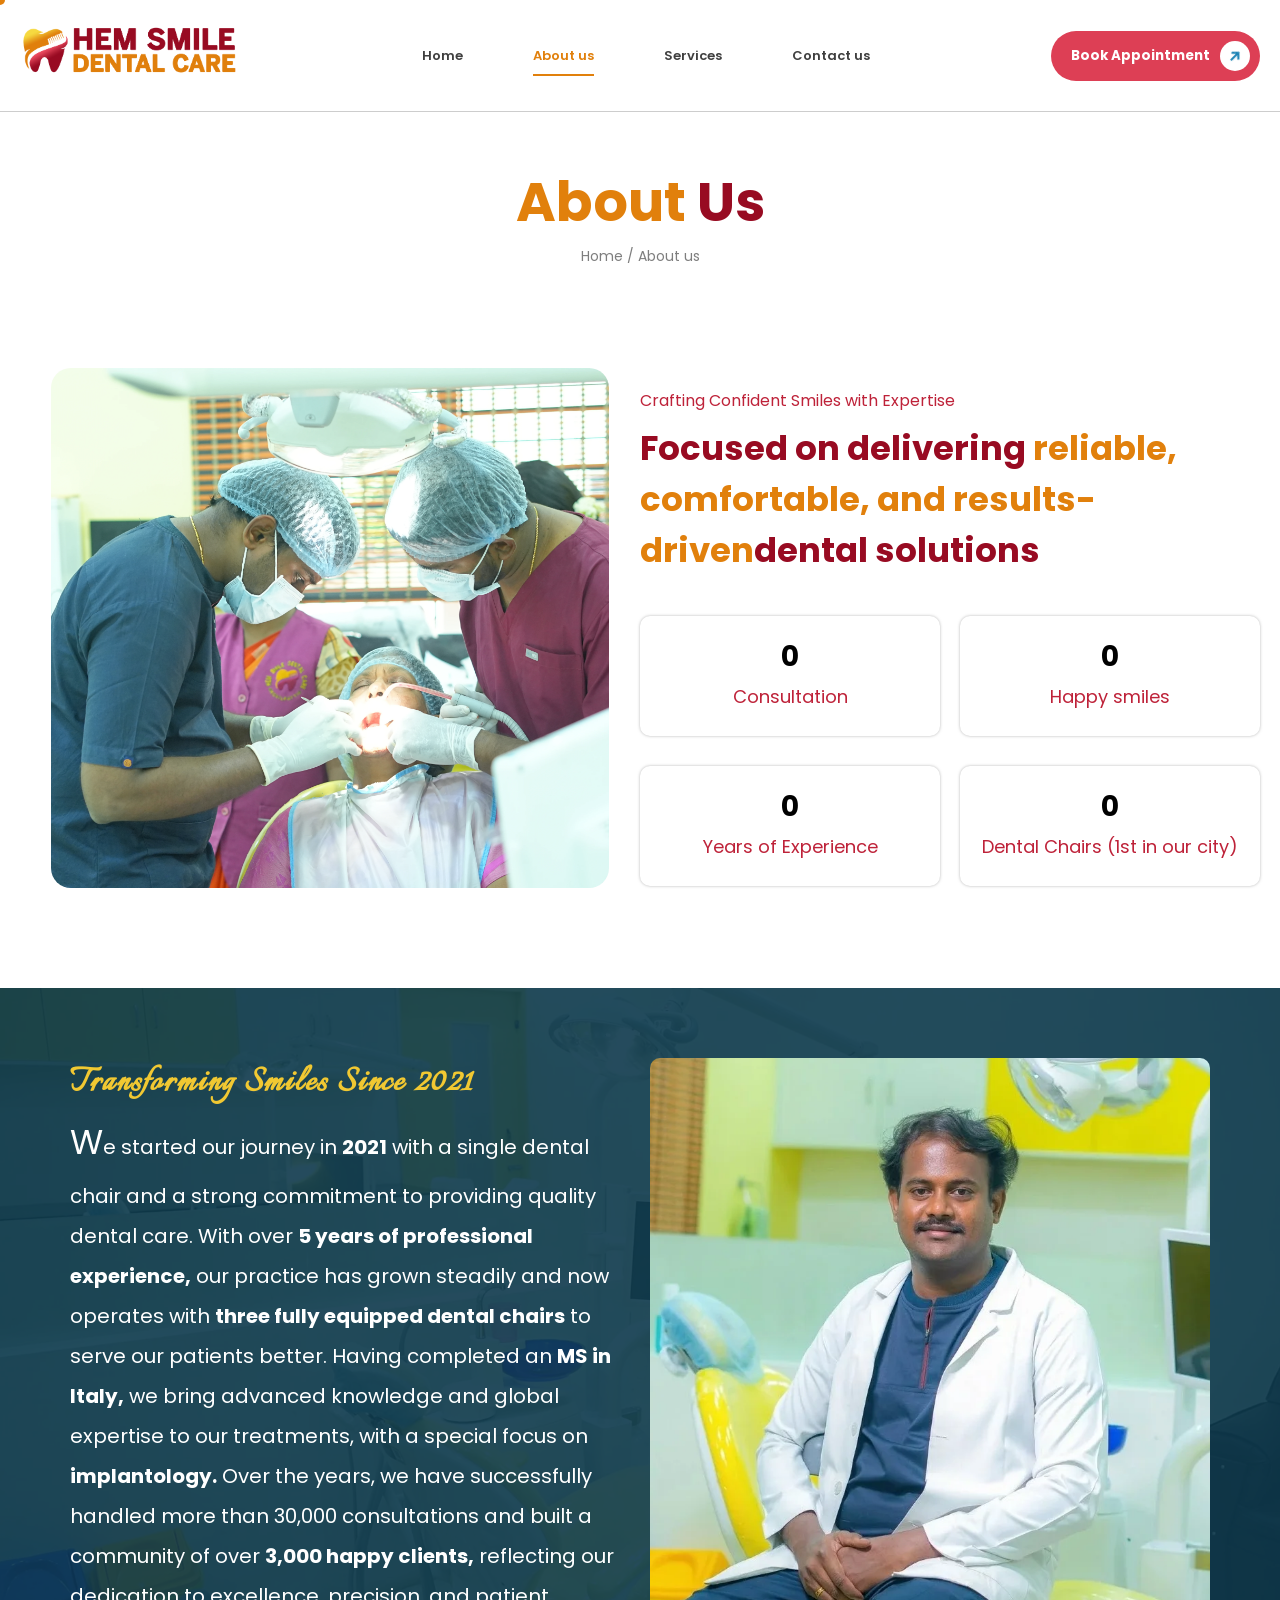
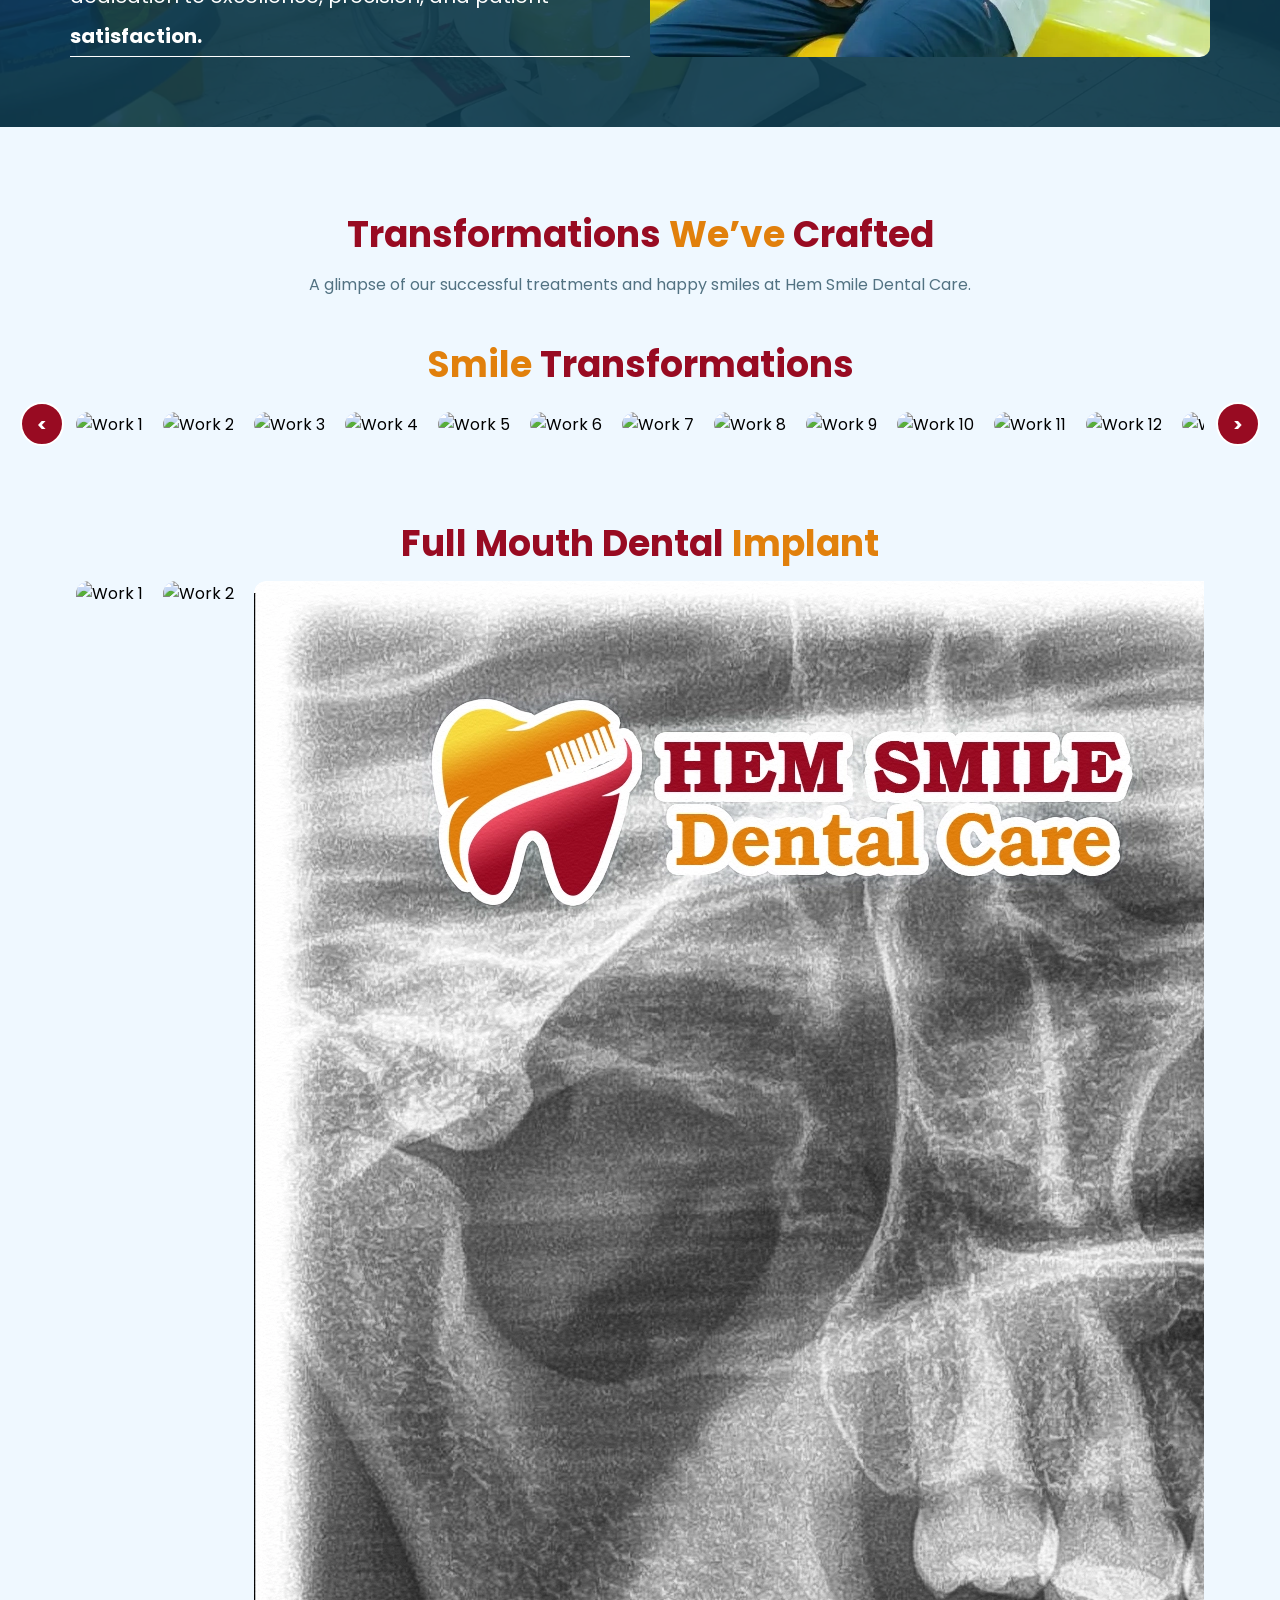
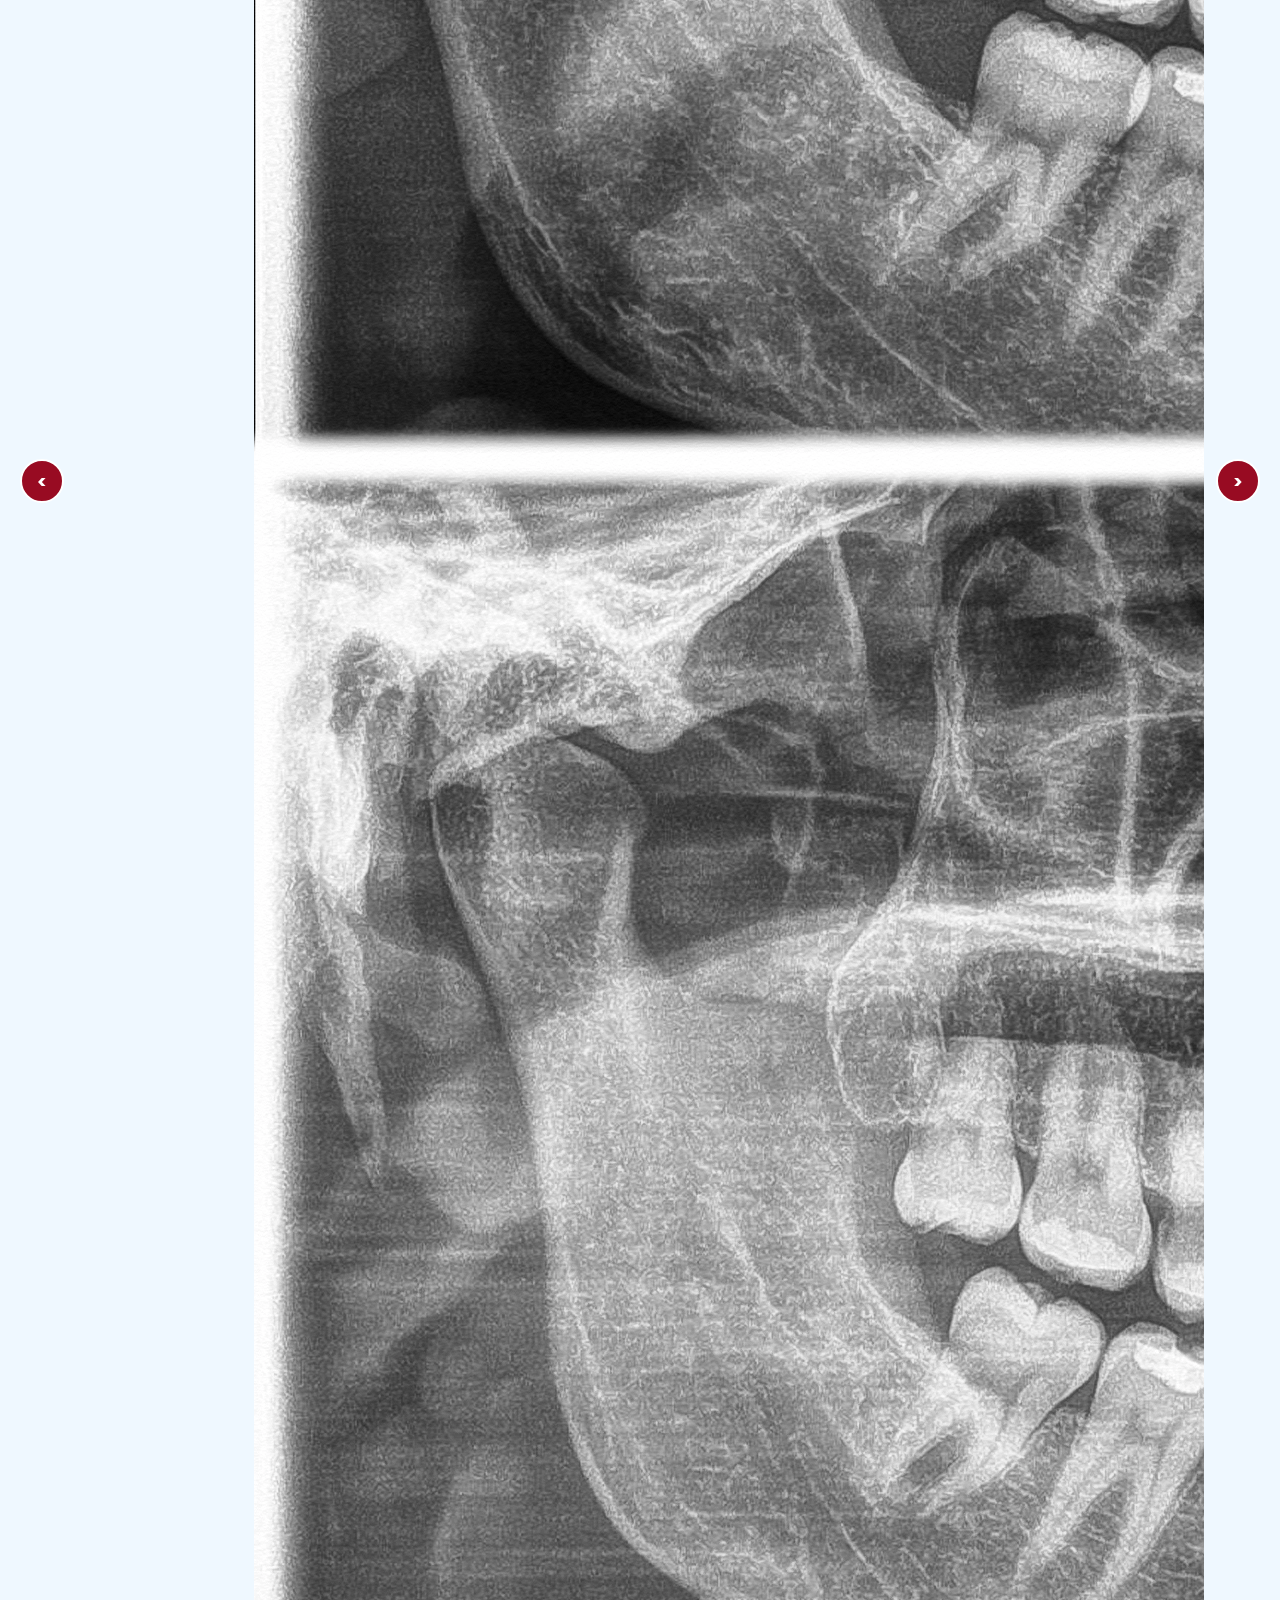
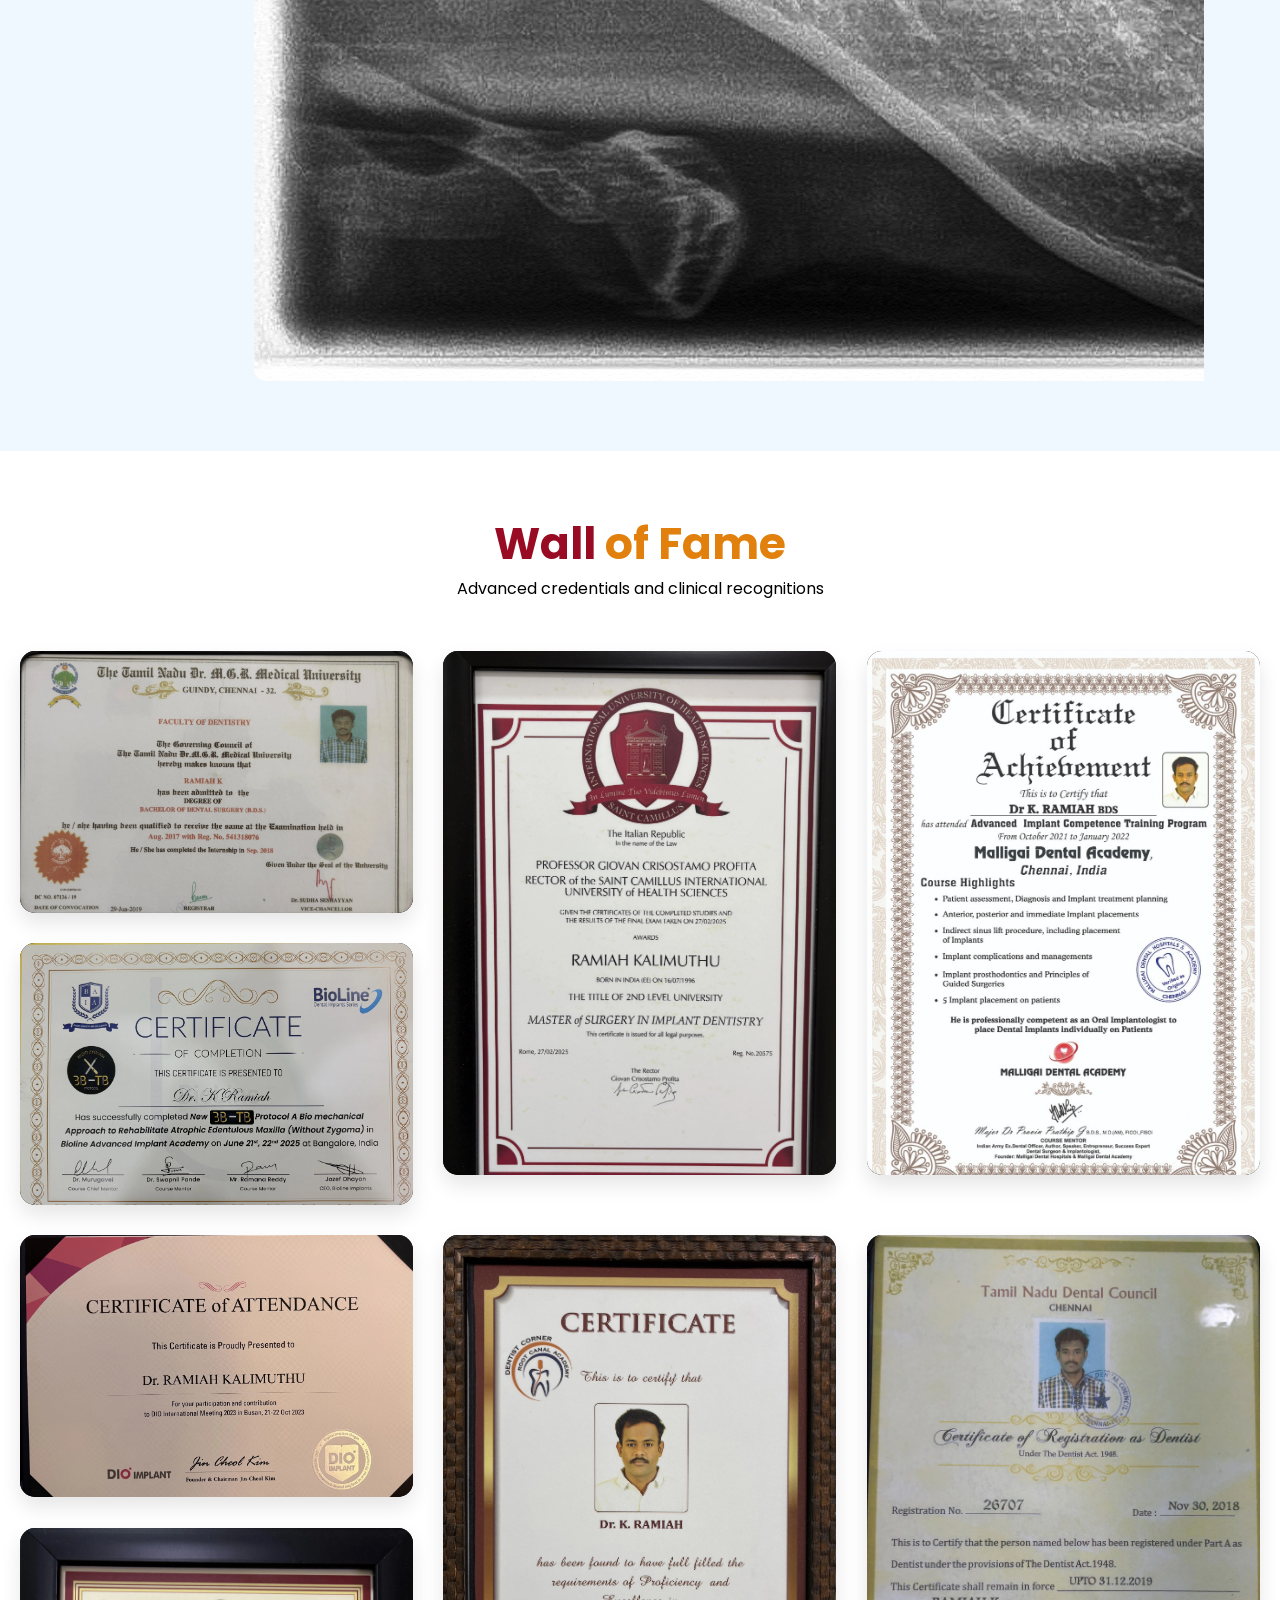
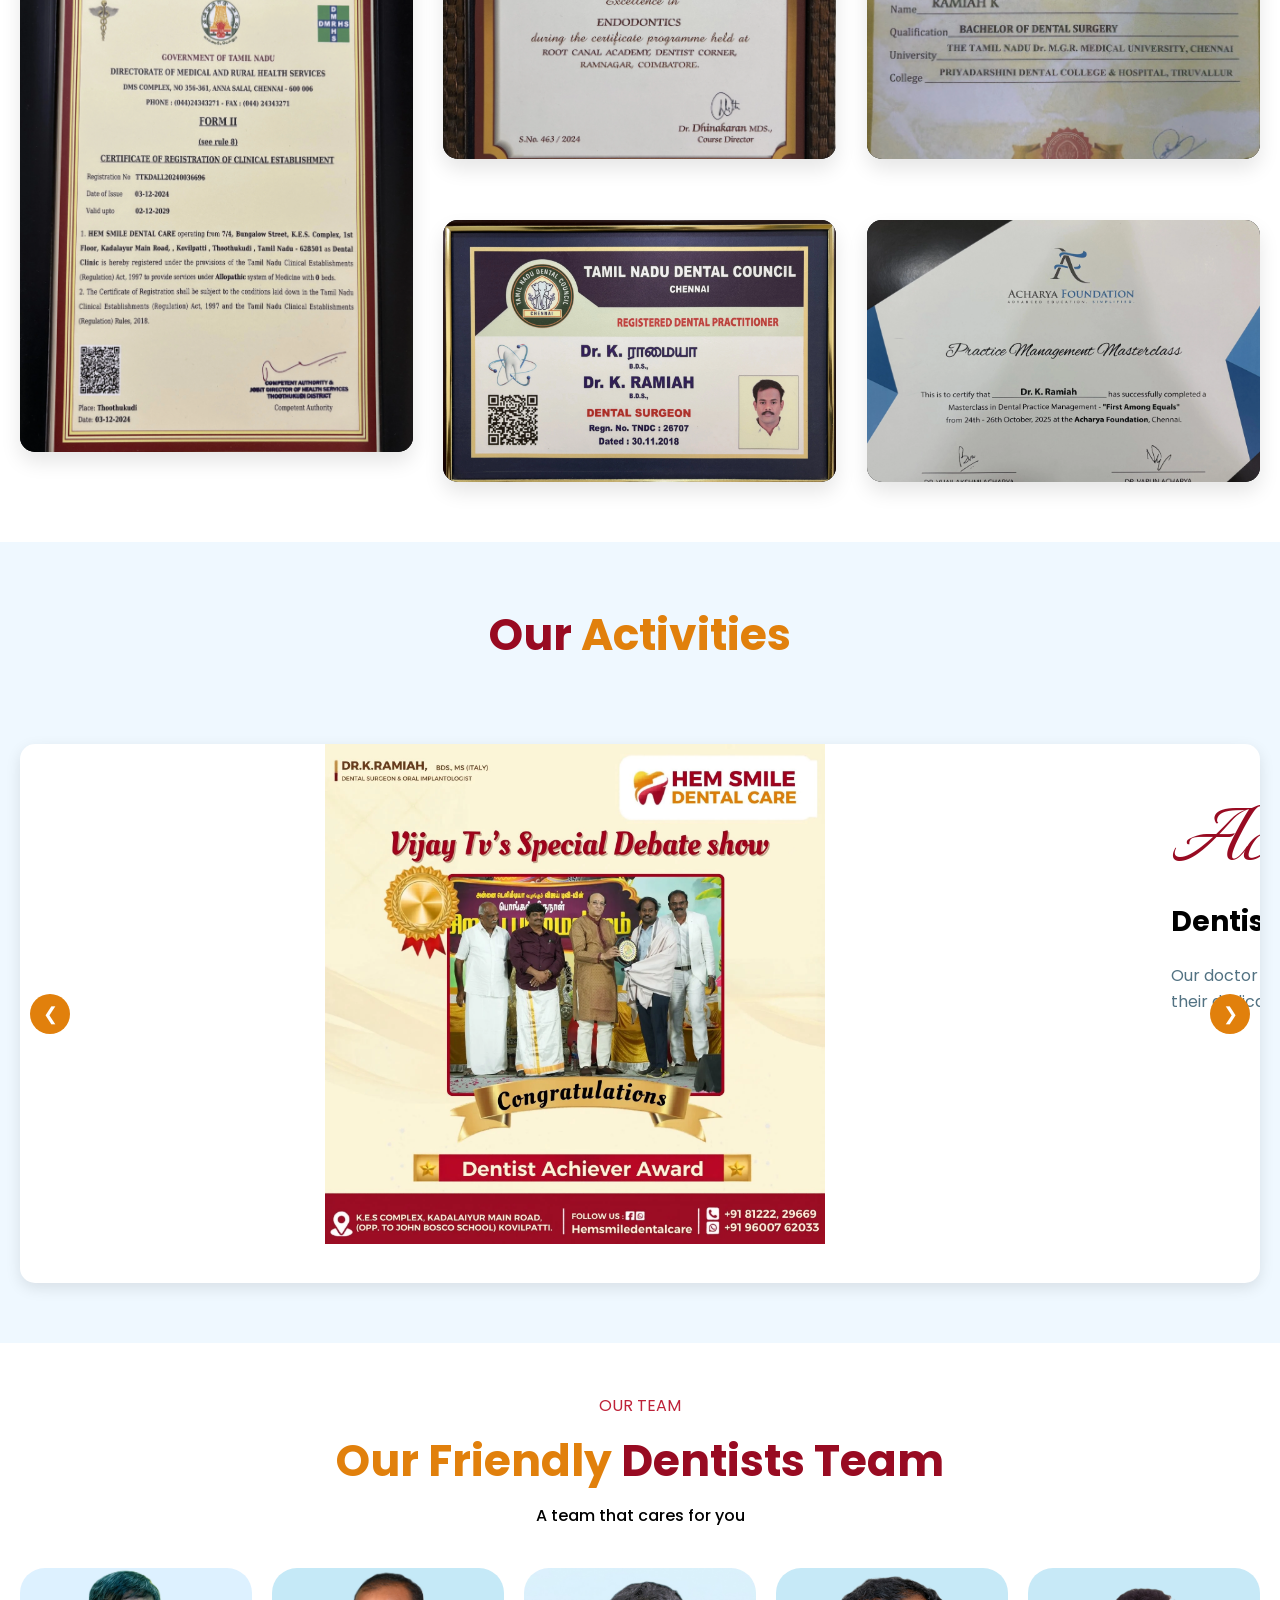
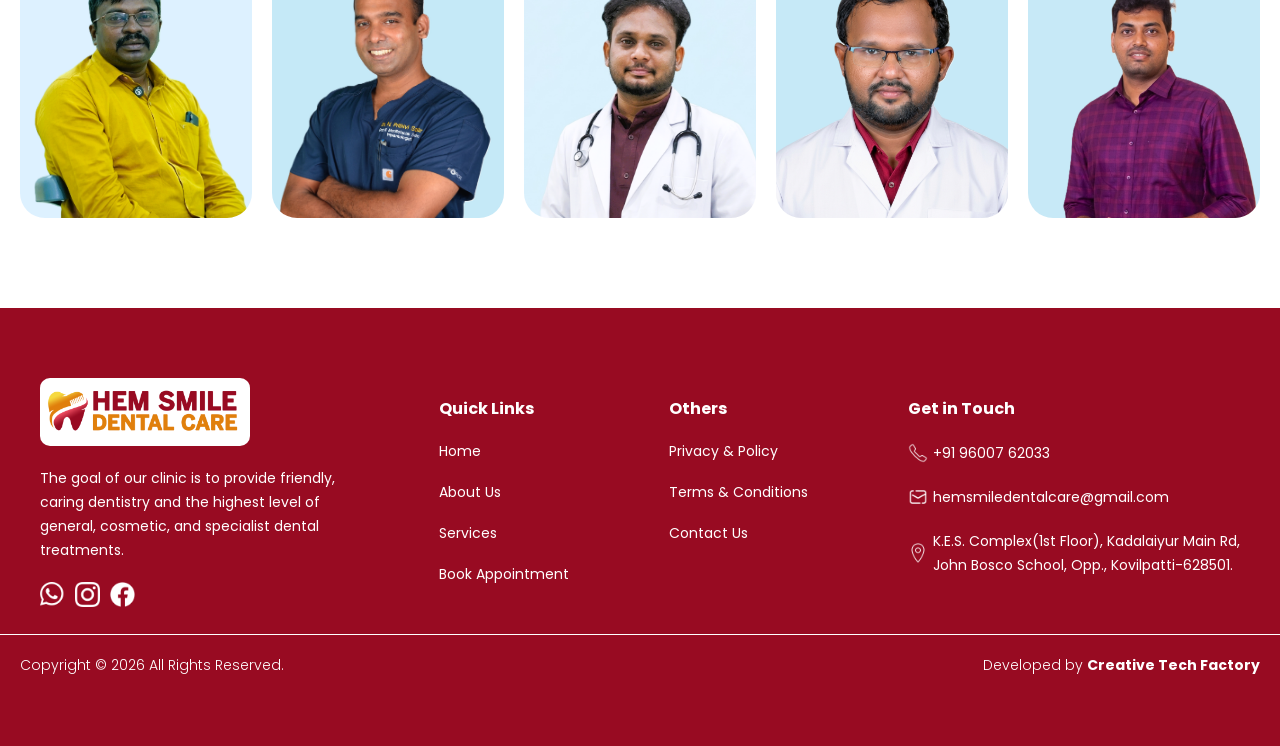
==== commit 725eab10: "Update about.html" ====
--- a/about.html
+++ b/about.html
@@ -178,24 +178,45 @@
                         <button class="carousel-btn " id="prevBtn">&lt;</button>
                         <div class="carousel-viewport" id="carouselViewport1">
                             <div class="carousel-track" id="carouselTrack">
-                                <div class="carousel-slide"><img src="./service-images/works/smile/smile1.webp"
+                                <div class="carousel-slide"><img loading="lazy" src="./service-images/works/smile/smile (1).webp"
                                         alt="Work 1"></div>
-                                <div class="carousel-slide"><img src="./service-images/works/smile/smile2.webp"
+                                <div class="carousel-slide"><img loading="lazy" src="./service-images/works/smile/smile (2).webp"
                                         alt="Work 2"></div>
-                                <div class="carousel-slide"><img src="./service-images/works/smile/smile3.webp"
+                                <div class="carousel-slide"><img loading="lazy" src="./service-images/works/smile/smile (3).webp"
                                         alt="Work 3"></div>
-                                <div class="carousel-slide"><img src="./service-images/works/smile/smile4.webp"
+                                <div class="carousel-slide"><img loading="lazy" src="./service-images/works/smile/smile (4).webp"
                                         alt="Work 4"></div>
-                                <div class="carousel-slide"><img src="./service-images/works/smile/smile5.webp"
+                                <div class="carousel-slide"><img loading="lazy" src="./service-images/works/smile/smile (5).webp"
                                         alt="Work 5"></div>
-                                <div class="carousel-slide"><img src="./service-images/works/smile/smile6.webp"
+                                <div class="carousel-slide"><img loading="lazy" src="./service-images/works/smile/smile (6).webp"
                                         alt="Work 6"></div>
-                                <div class="carousel-slide"><img src="./service-images/works/smile/smile7.webp"
+                                <div class="carousel-slide"><img loading="lazy" src="./service-images/works/smile/smile (7).webp"
                                         alt="Work 7"></div>
-                                <div class="carousel-slide"><img src="./service-images/works/smile/smile8.webp"
+                                <div class="carousel-slide"><img loading="lazy" src="./service-images/works/smile/smile (8).webp"
                                         alt="Work 8"></div>
-                                <div class="carousel-slide"><img src="./service-images/works/smile/smile9.webp"
+                                <div class="carousel-slide"><img loading="lazy" src="./service-images/works/smile/smile (9).webp"
                                         alt="Work 9"></div>
+                                <div class="carousel-slide"><img loading="lazy" src="./service-images/works/smile/smile (10).webp"
+                                        alt="Work 10"></div>
+                                <div class="carousel-slide"><img loading="lazy" src="./service-images/works/smile/smile (11).webp"
+                                        alt="Work 11"></div>
+                                <div class="carousel-slide"><img loading="lazy" src="./service-images/works/smile/smile (12).webp"
+                                        alt="Work 12"></div>
+                                <div class="carousel-slide"><img loading="lazy" src="./service-images/works/smile/smile (13).webp"
+                                        alt="Work 13"></div>
+                                <div class="carousel-slide"><img loading="lazy" src="./service-images/works/smile/smile (14).webp"
+                                        alt="Work 14"></div>
+                                <div class="carousel-slide"><img loading="lazy" src="./service-images/works/smile/smile (15).webp"
+                                        alt="Work 15"></div>
+                                <div class="carousel-slide"><img loading="lazy" src="./service-images/works/smile/smile (16).webp"
+                                        alt="Work 16"></div>
+                                <div class="carousel-slide"><img loading="lazy" src="./service-images/works/smile/smile (17).webp"
+                                        alt="Work 17"></div>
+                                <div class="carousel-slide"><img loading="lazy" src="./service-images/works/smile/smile (18).webp"
+                                        alt="Work 18"></div>
+                                <div class="carousel-slide"><img loading="lazy" src="./service-images/works/smile/smile (19).webp"
+                                        alt="Work 19"></div>
+
                             </div>
                         </div>
                         <button class="carousel-btn" id="nextBtn">&gt;</button>
@@ -216,22 +237,24 @@
                         <button class="carousel-btn" id="prevBtn2">&lt;</button>
                         <div class="carousel-viewport" id="carouselViewport2">
                             <div class="carousel-track" id="carouselTrack2">
-                                <div class="carousel-slide"><img src="./service-images/works/implant/implant1.webp"
+                                <div class="carousel-slide"><img loading="lazy" src="./service-images/works/implant/implant1.webp"
                                         alt="Work 1"></div>
-                                <div class="carousel-slide"><img src="./service-images/works/implant/implant2.webp"
+                                <div class="carousel-slide"><img loading="lazy" src="./service-images/works/implant/implant2.webp"
                                         alt="Work 2"></div>
-                                <div class="carousel-slide"><img src="./service-images/works/implant/implant3.webp"
+                                <div class="carousel-slide"><img loading="lazy" src="./service-images/works/implant/implant3.webp"
                                         alt="Work 3"></div>
-                                <div class="carousel-slide"><img src="./service-images/works/implant/implant4.webp"
+                                <div class="carousel-slide"><img loading="lazy" src="./service-images/works/implant/implant4.webp"
                                         alt="Work 4"></div>
-                                <div class="carousel-slide"><img src="./service-images/works/implant/implant5.webp"
+                                <div class="carousel-slide"><img loading="lazy" src="./service-images/works/implant/implant5.webp"
                                         alt="Work 5"></div>
-                                <div class="carousel-slide"><img src="./service-images/works/implant/implant6.webp"
+                                <div class="carousel-slide"><img loading="lazy" src="./service-images/works/implant/implant6.webp"
                                         alt="Work 6"></div>
-                                <div class="carousel-slide"><img src="./service-images/works/implant/implant7.webp"
+                                <div class="carousel-slide"><img loading="lazy" src="./service-images/works/implant/implant7.webp"
                                         alt="Work 7"></div>
-                                <div class="carousel-slide"><img src="./service-images/works/implant/implant8.webp"
+                                <div class="carousel-slide"><img loading="lazy" src="./service-images/works/implant/implant8.webp"
                                         alt="Work 8"></div>
+                                <div class="carousel-slide"><img loading="lazy" src="./service-images/works/implant/implant9.jpg"
+                                        alt="Work 9"></div>
 
                             </div>
                         </div>
@@ -525,7 +548,8 @@
                 <div class="f-parent">
                     <div class="child-logo">
                         <img loading="lazy" src="./images/logobg(1).png" alt="">
-                        <p>The goal of our clinic is to provide friendly, caring dentistry and the highest level of general, cosmetic, and specialist dental treatments.</p>
+                        <p>The goal of our clinic is to provide friendly, caring dentistry and the highest level of
+                            general, cosmetic, and specialist dental treatments.</p>
                         <div class="footer-social-icons">
                             <a href="https://wa.me/919600762033"><img src="./images-icons/whatsapp (3).png" alt=""></a>
                             <a
@@ -608,15 +632,15 @@
                     </div>
                     <div class="input-cont-1">
                         <p>Your Name</p>
-                        <input type="text" placeholder="Eg:Vasanth" name="name" required>
+                        <input type="text" placeholder="Name" name="name" required>
                     </div>
                     <div class="input-cont-1">
                         <p>Phone no</p>
-                        <input type="tel" placeholder="Eg:98765 43210" name="number" maxlength="10" required>
+                        <input type="tel" placeholder="98765 43210" name="number" maxlength="10" required>
                     </div>
                     <div class="input-cont-1">
                         <p>Message</p>
-                        <textarea rows="4" placeholder="Eg:Message" name="message"></textarea>
+                        <textarea rows="4" placeholder="Message" name="message"></textarea>
                     </div>
                     <div class="input-cont-2">
                         <p>Appointment date</p>
@@ -645,9 +669,6 @@
 <!-- SplitText -->
 <script src="https://assets.codepen.io/16327/SplitText3-beta.min.js"></script>
 
-<!-- popup gsap -->
-<script src="https://cdnjs.cloudflare.com/ajax/libs/gsap/3.12.2/gsap.min.js"></script>
-
 <!-- Scroll effect wow.js -->
 <script src="https://cdnjs.cloudflare.com/ajax/libs/wow/1.1.2/wow.min.js"></script>
 
@@ -663,13 +684,15 @@
 
     // create the smooth scroller FIRST!
     let smoother = ScrollSmoother.create({
-        smooth: 2,
+        smooth: 1,
         effects: true,
         normalizeScroll: true,
     });
     // Smooth scroll ends
 </script>
+
 <script src="https://cdn.jsdelivr.net/npm/sweetalert2@11"></script>
+
 <script src="script-about.js"></script>
 
-</html>+</html>
--- a/style.css
+++ b/style.css
@@ -375,15 +375,28 @@
   margin: 0px 20px;
   padding: 80px 0px 0px 50px;
 }
-.title h1 {
+.tagline {
+  font-size: 14px;
+  color: var(--dark-red);
+  border-left: 2px solid var(--dark-red);
+  width: max-content;
+  /* border-radius: 20px; */
+  display: flex;
+  justify-content: center;
+  align-items: center;
+  padding-left: 5px;
+  /* backdrop-filter: blur(100px); */
+  /* background:transparent; */
+}
+.title > h1 {
   font-size: 44px;
   color: var(--dark-red);
   text-align: left;
-  padding-top: 50px;
+  padding-top: 5px;
   padding-bottom: 10px;
   line-height: 1.2;
 }
-.title h1 span {
+.title > h1 span {
   color: var(--orange);
 }
 .title > p {
@@ -992,7 +1005,6 @@
   height: 100%;
   object-fit: cover;
   object-position: 0% 50%;
-
 }
 .a-img .img2 {
   width: 30%;
@@ -1591,7 +1603,7 @@
 .pos1 {
   display: flex;
   flex-direction: column;
-  width:300px;
+  width: 300px;
   padding: 10px;
   color: var(--orange);
 }
@@ -1656,7 +1668,7 @@
     color: var(--white-color);
     z-index: 999;
   }
-  .p-title h1{
+  .p-title h1 {
     font-size: 16px;
   }
   .p-title > P {
@@ -1680,23 +1692,22 @@
   .p-title {
     gap: 30px;
   }
-  .p-title h1{
+  .p-title h1 {
     font-size: 28px;
   }
   .p-title p {
     font-size: 22px;
   }
 }
-@media screen and (min-width:1280px) {
-  .play{
+@media screen and (min-width: 1280px) {
+  .play {
     height: 40vh;
   }
 }
-@media screen and (min-width:1440px) and (max-width:2100px) {
-  .p-title h1{
+@media screen and (min-width: 1440px) and (max-width: 2100px) {
+  .p-title h1 {
     font-size: 44px;
   }
-  
 }
 /* 4k screen for blue poster page */
 @media screen and (min-width: 2200px) {
@@ -1708,7 +1719,7 @@
   .p-title p {
     font-size: 64px;
   }
-  .p-title h1{
+  .p-title h1 {
     font-size: 74px;
   }
   .play {
@@ -3026,7 +3037,7 @@
 .copyright a {
   text-decoration: none;
 }
-.copyright a p span{
+.copyright a p span {
   font-weight: bold;
 }
 .copyright p {
@@ -4265,6 +4276,8 @@
   aspect-ratio: 3/2;
   cursor: pointer;
   background-color: #000;
+  will-change: transform;
+  transition: transform 0.3s ease;
 }
 
 .v-cert {
@@ -4340,6 +4353,7 @@
   gap: 30px;
   max-width: 100%;
   margin: 0 auto;
+  transition: transform 0.3s ease;
 }
 
 .u-cert-card-l {
@@ -4364,7 +4378,7 @@
 
 .u-cert-card:hover .u-cert-img,
 .u-cert-card-l:hover .u-cert-img {
-  transform: scale(1.1);
+  transform: scale(1.03);
   opacity: 0.6;
 }
 
@@ -4738,27 +4752,27 @@
     font-size: 12px;
   }
 }
-@media  screen and (min-width:1020px) {
-  .about-details > h1{
+@media screen and (min-width: 1020px) {
+  .about-details > h1 {
     font-size: 40px;
   }
-  .about-details p{
+  .about-details p {
     font-size: 20px;
   }
 }
-@media  screen and (min-width:1500px) and (max-width:1900px) {
-  .about-details > h1{
+@media screen and (min-width: 1500px) and (max-width: 1900px) {
+  .about-details > h1 {
     font-size: 64px;
   }
-  .about-details p{
+  .about-details p {
     font-size: 24px;
   }
 }
-@media  screen and (min-width:1901px) and (max-width:2199px) {
-  .about-details > h1{
+@media screen and (min-width: 1901px) and (max-width: 2199px) {
+  .about-details > h1 {
     font-size: 72px;
   }
-  .about-details p{
+  .about-details p {
     font-size: 32px;
   }
 }
@@ -4814,8 +4828,8 @@
   justify-content: center;
   align-items: start;
   position: fixed;
-  top:50px;
-  z-index:10;
+  top: 50px;
+  z-index: 10;
 }
 .popup {
   display: flex;
@@ -4956,7 +4970,7 @@
 }
 .my-popup {
   border-radius: 20px;
-  background-color:#FAF5D8;
+  background-color: #faf5d8;
 }
 
 .my-title {
@@ -5099,20 +5113,20 @@
   position: fixed;
   right: -145px;
   top: 320px;
-  background-color: #4285f4;
+  background-color: var(--orange);
 }
 .whatsapp:hover {
-  box-shadow: 0 0 15px #25d366;
+  box-shadow: 0 0 10px #25d366;
   transform: translateX(-135px);
 }
 
 .mail:hover {
-  box-shadow: 0 0 15px #ea4335;
+  box-shadow: 0 0 10px #ea4335;
   transform: translateX(-100px);
 }
 
 .phone:hover {
-  box-shadow: 0 0 15px #4285f4;
+  box-shadow: 0 0 10px var(--orange);
   transform: translateX(-90px);
 }
 /* #overlay {
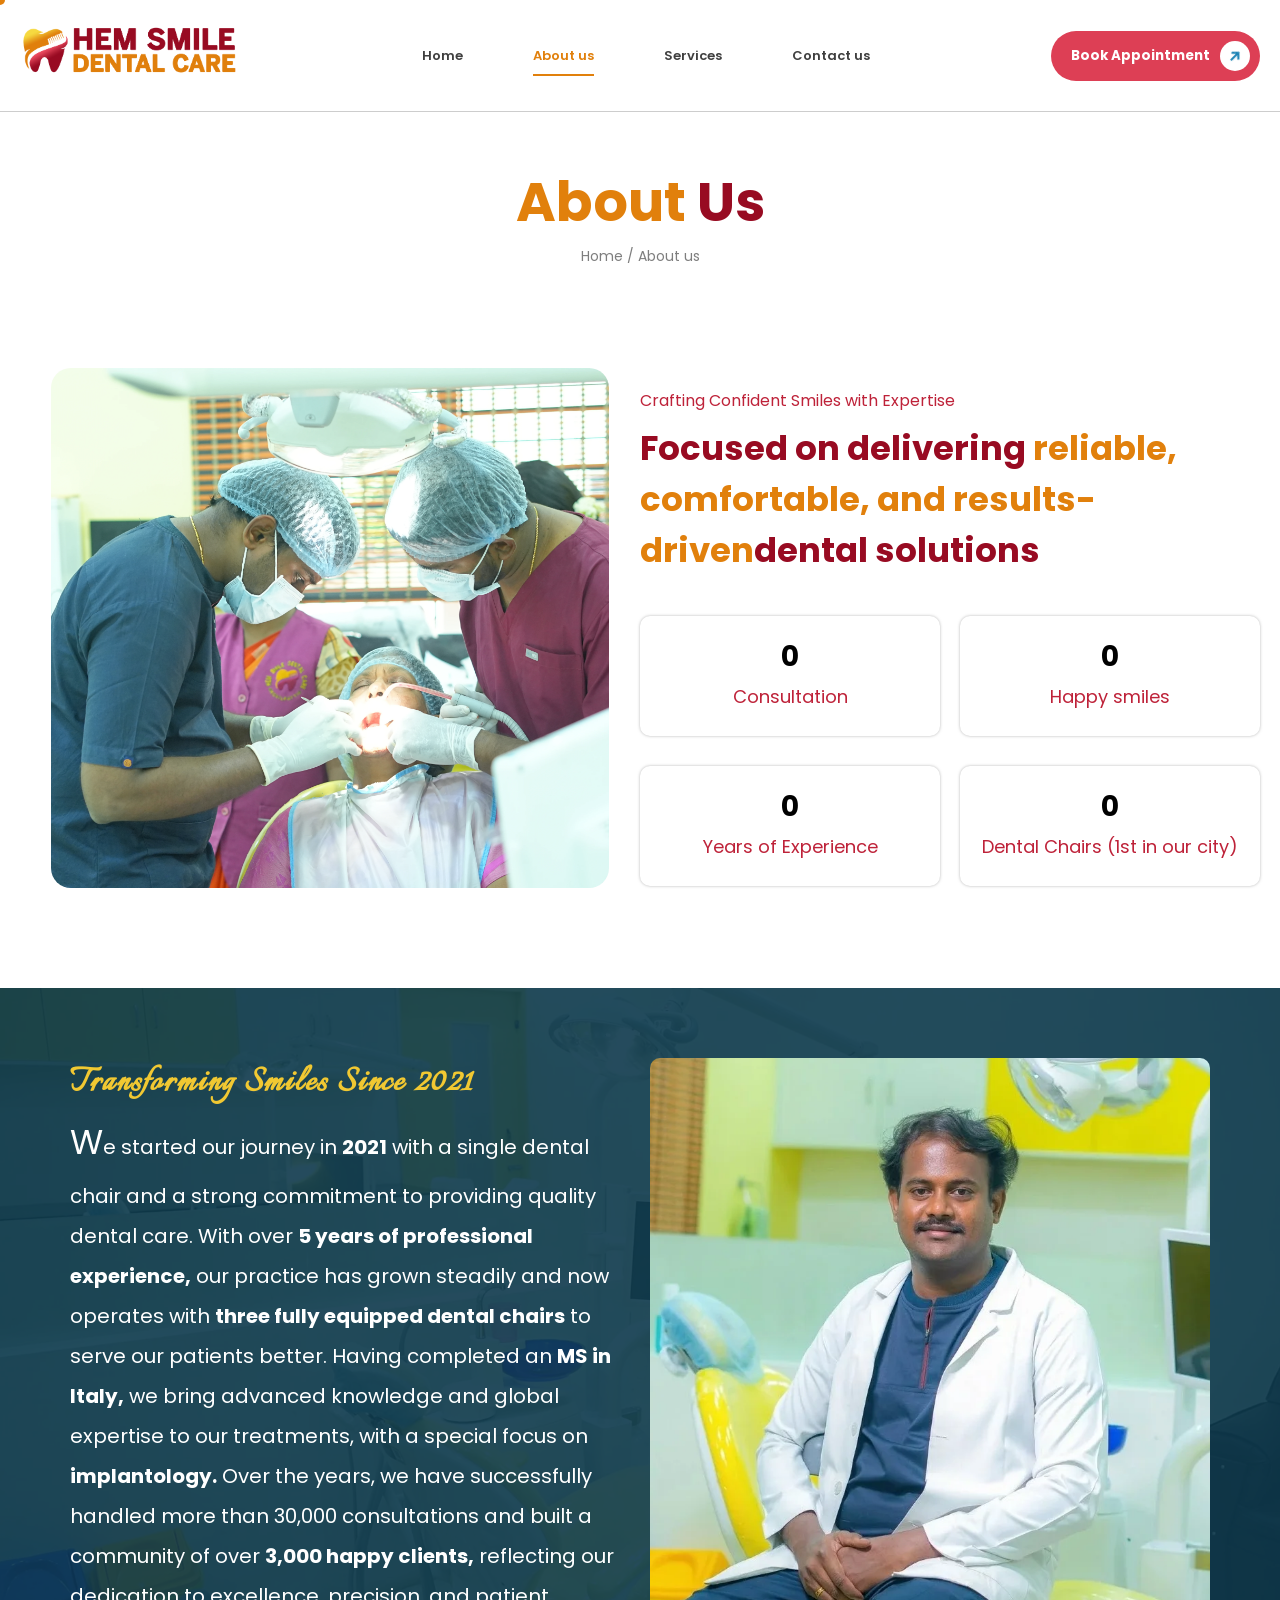
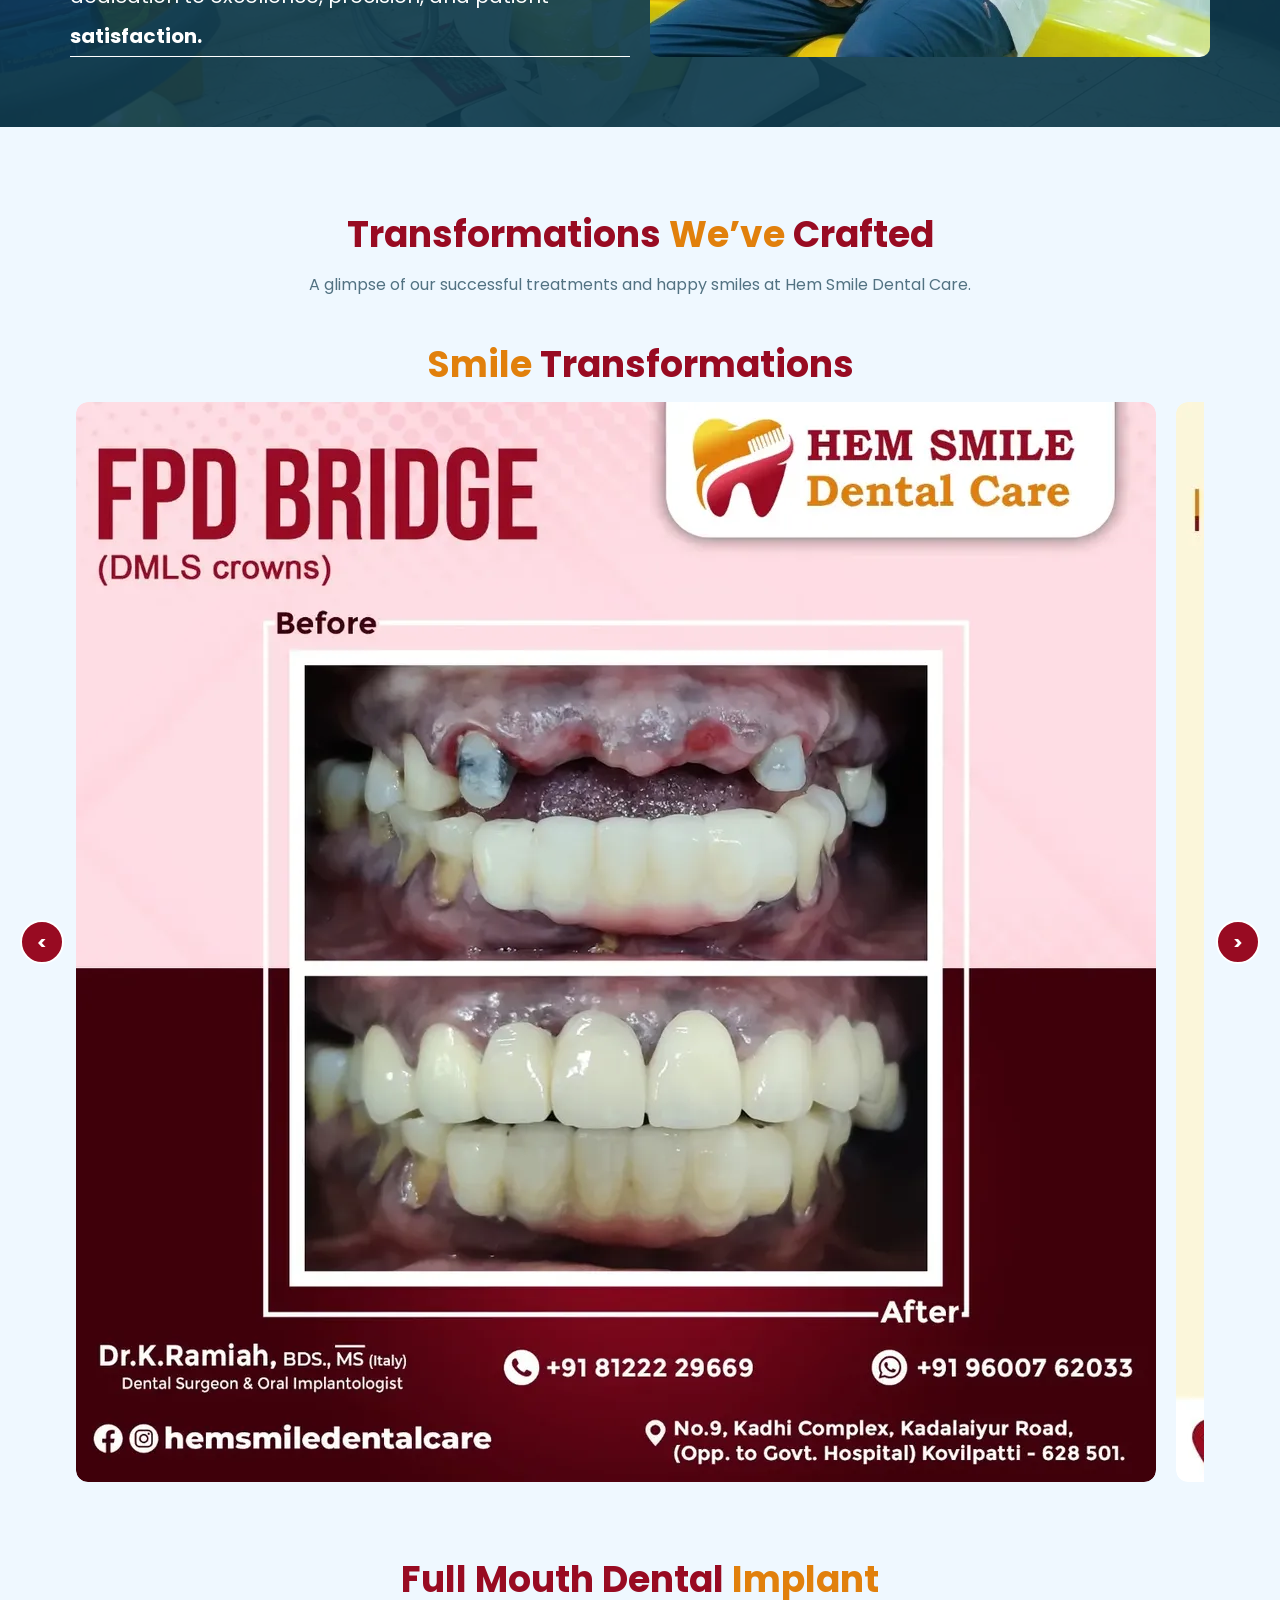
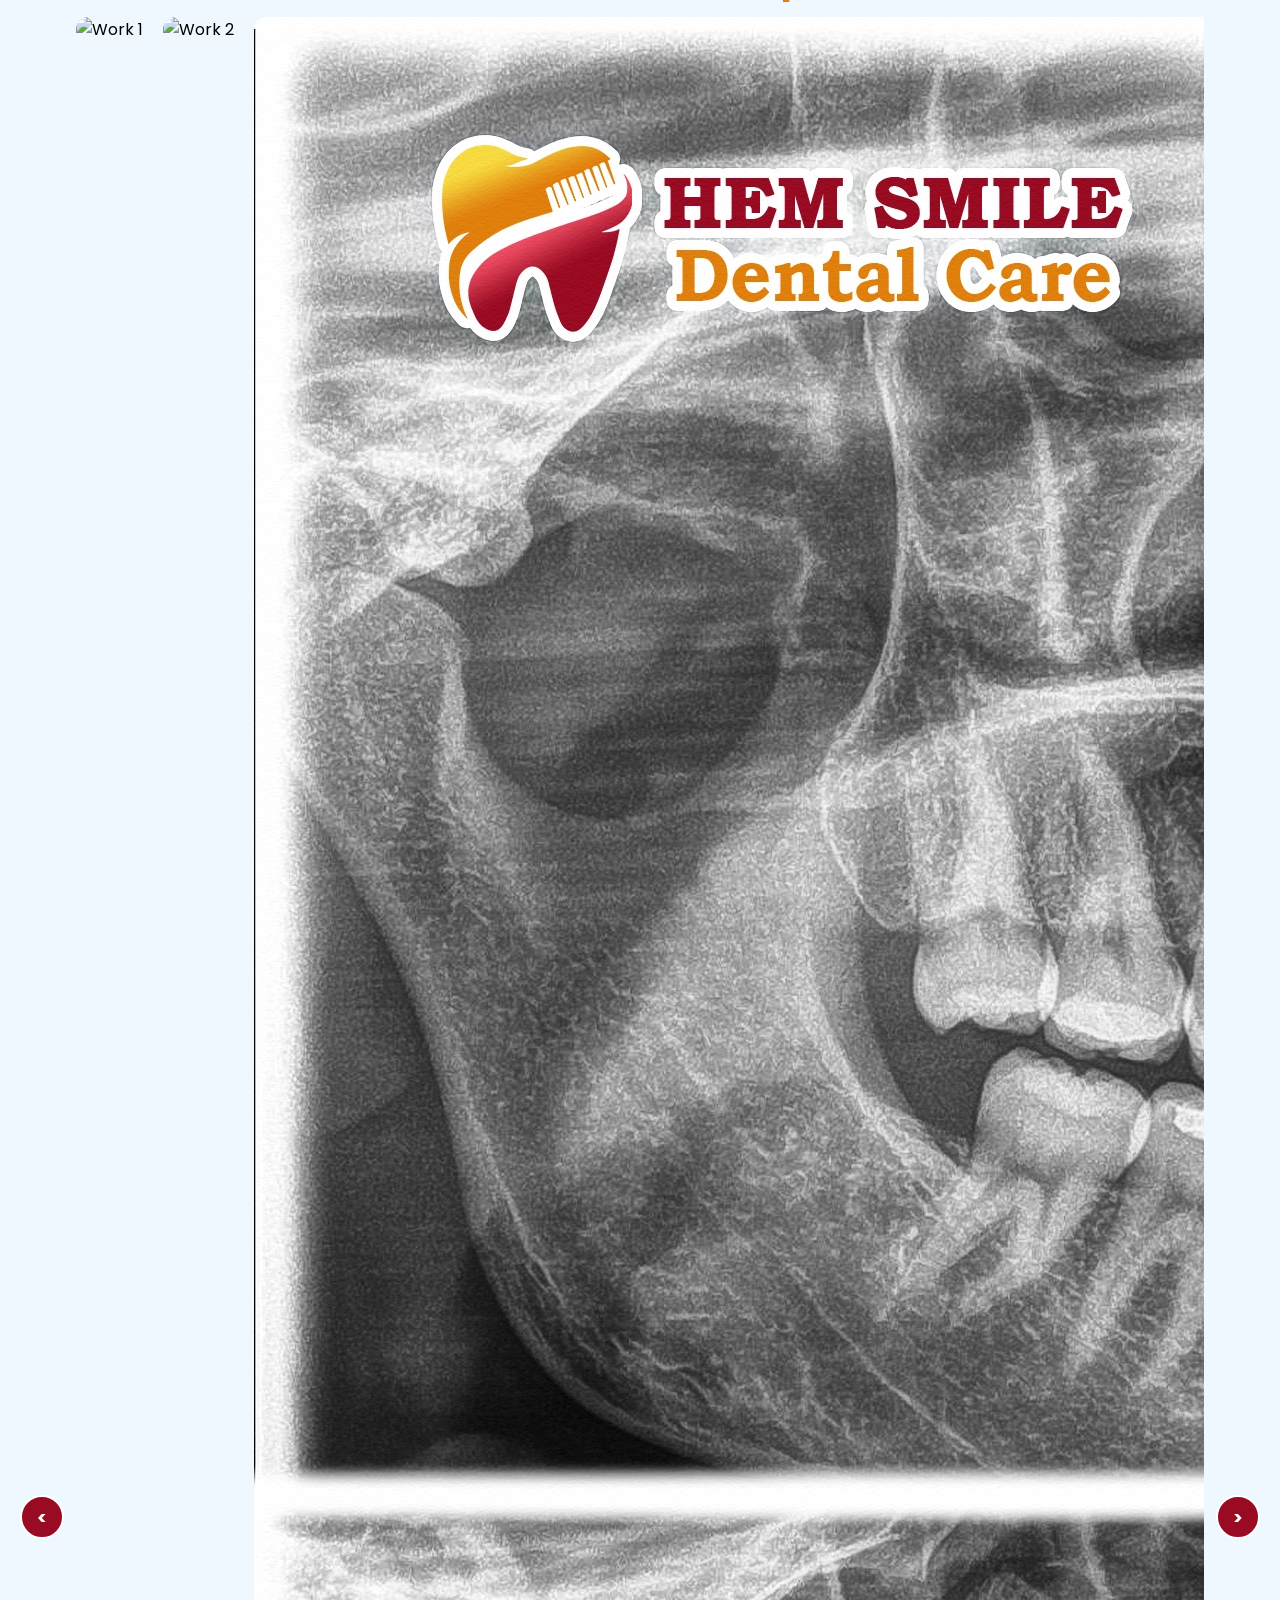
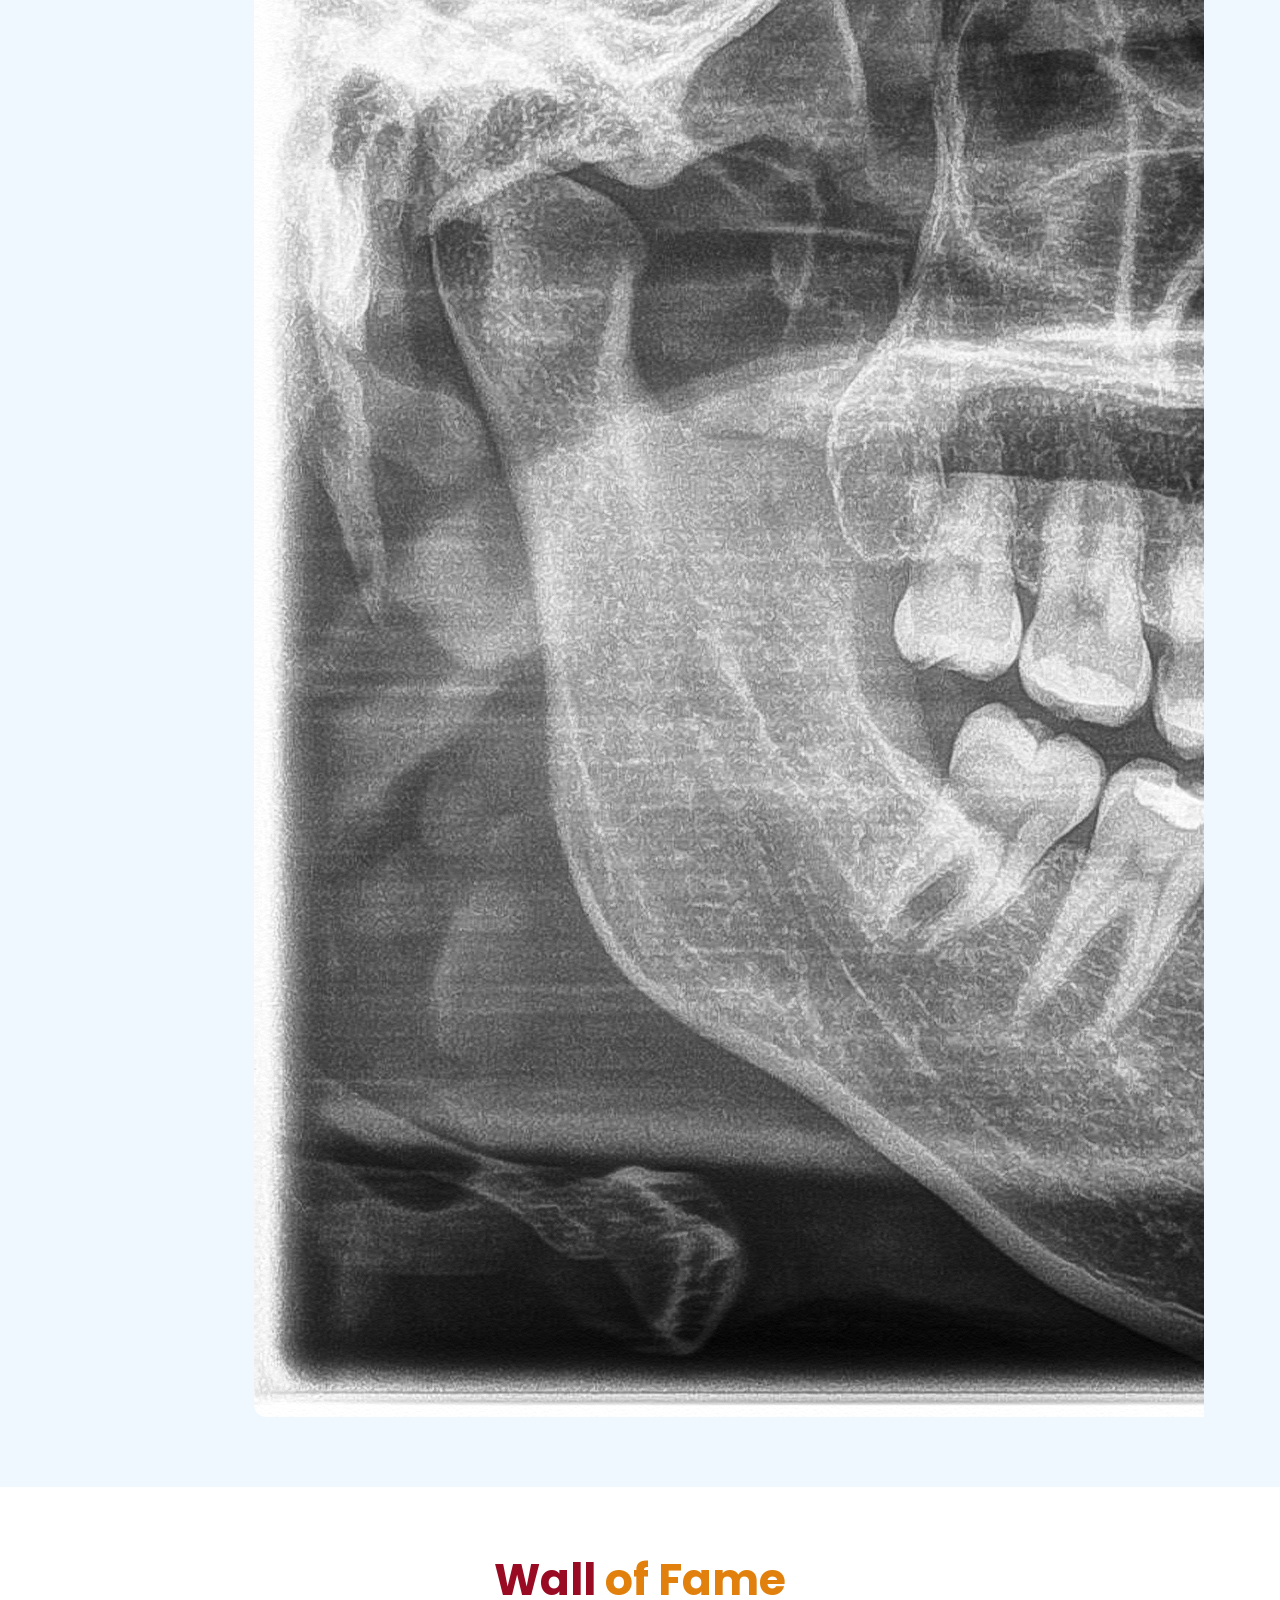
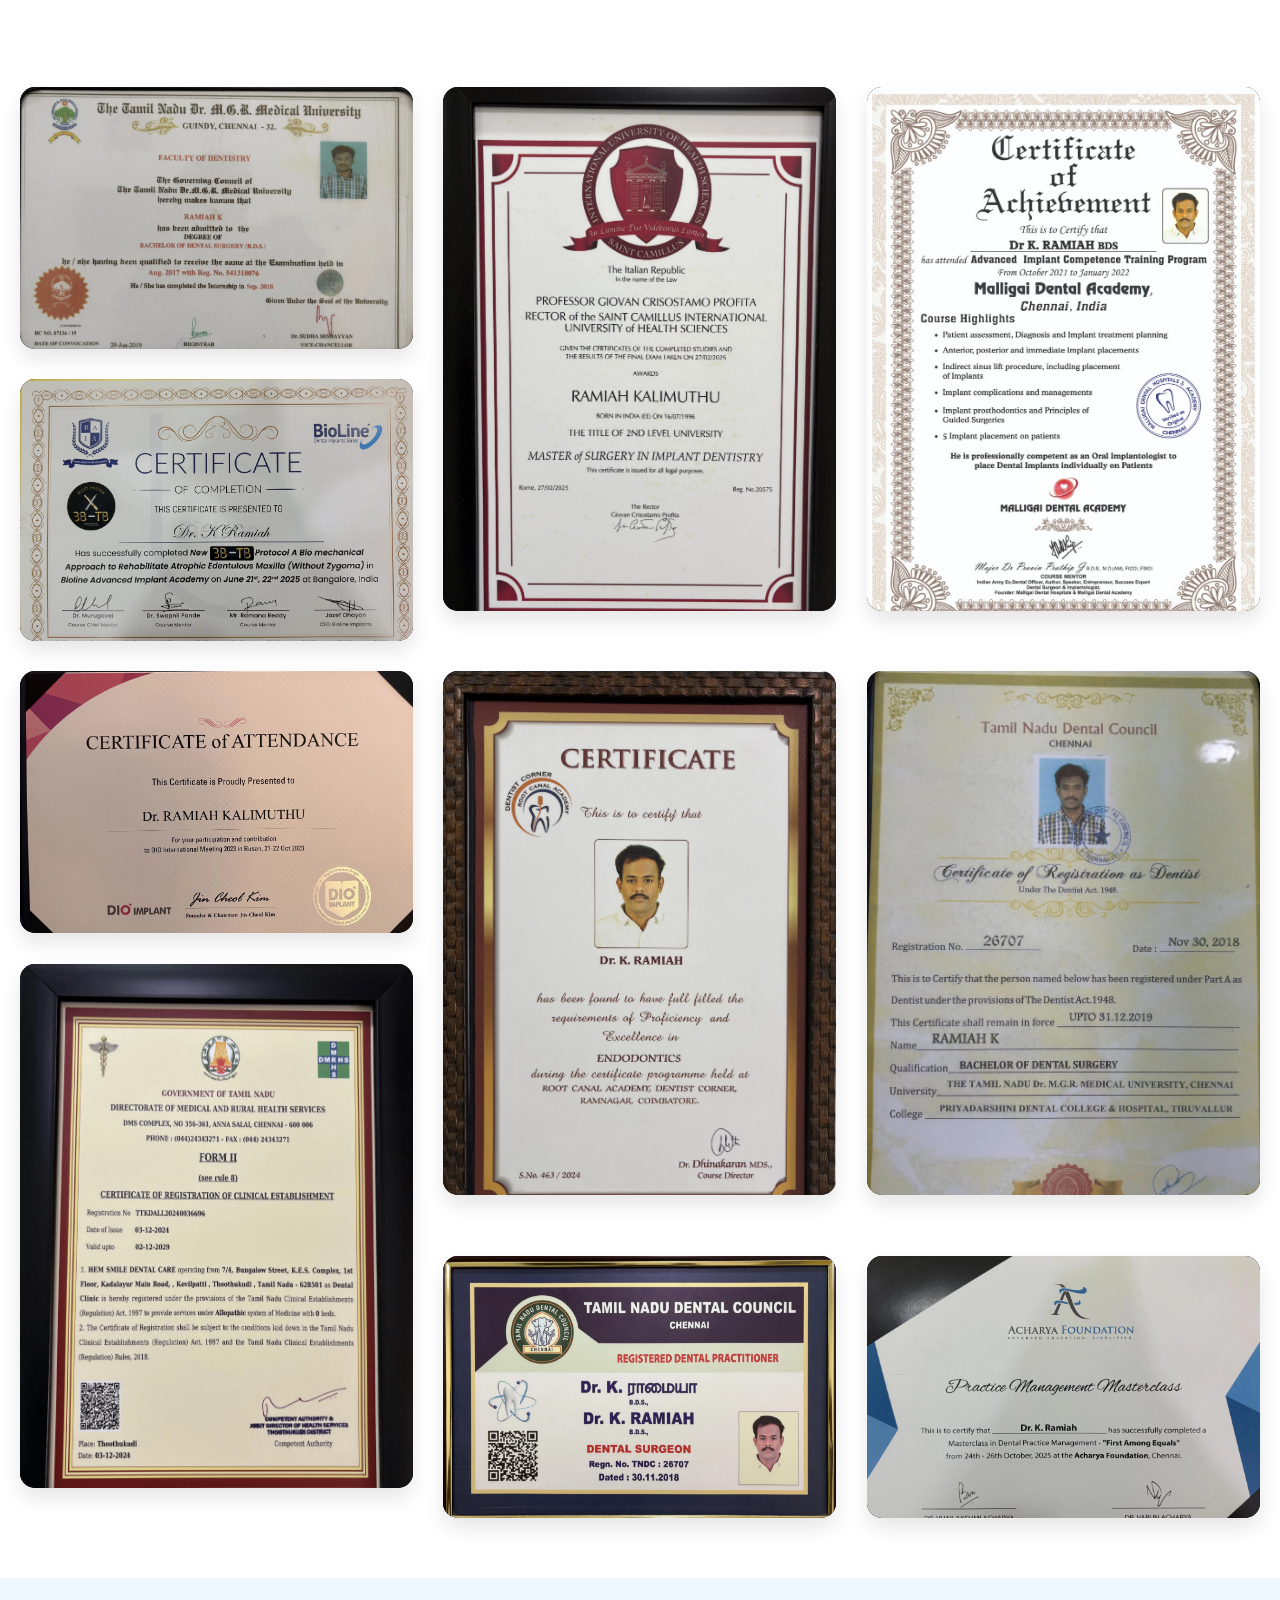
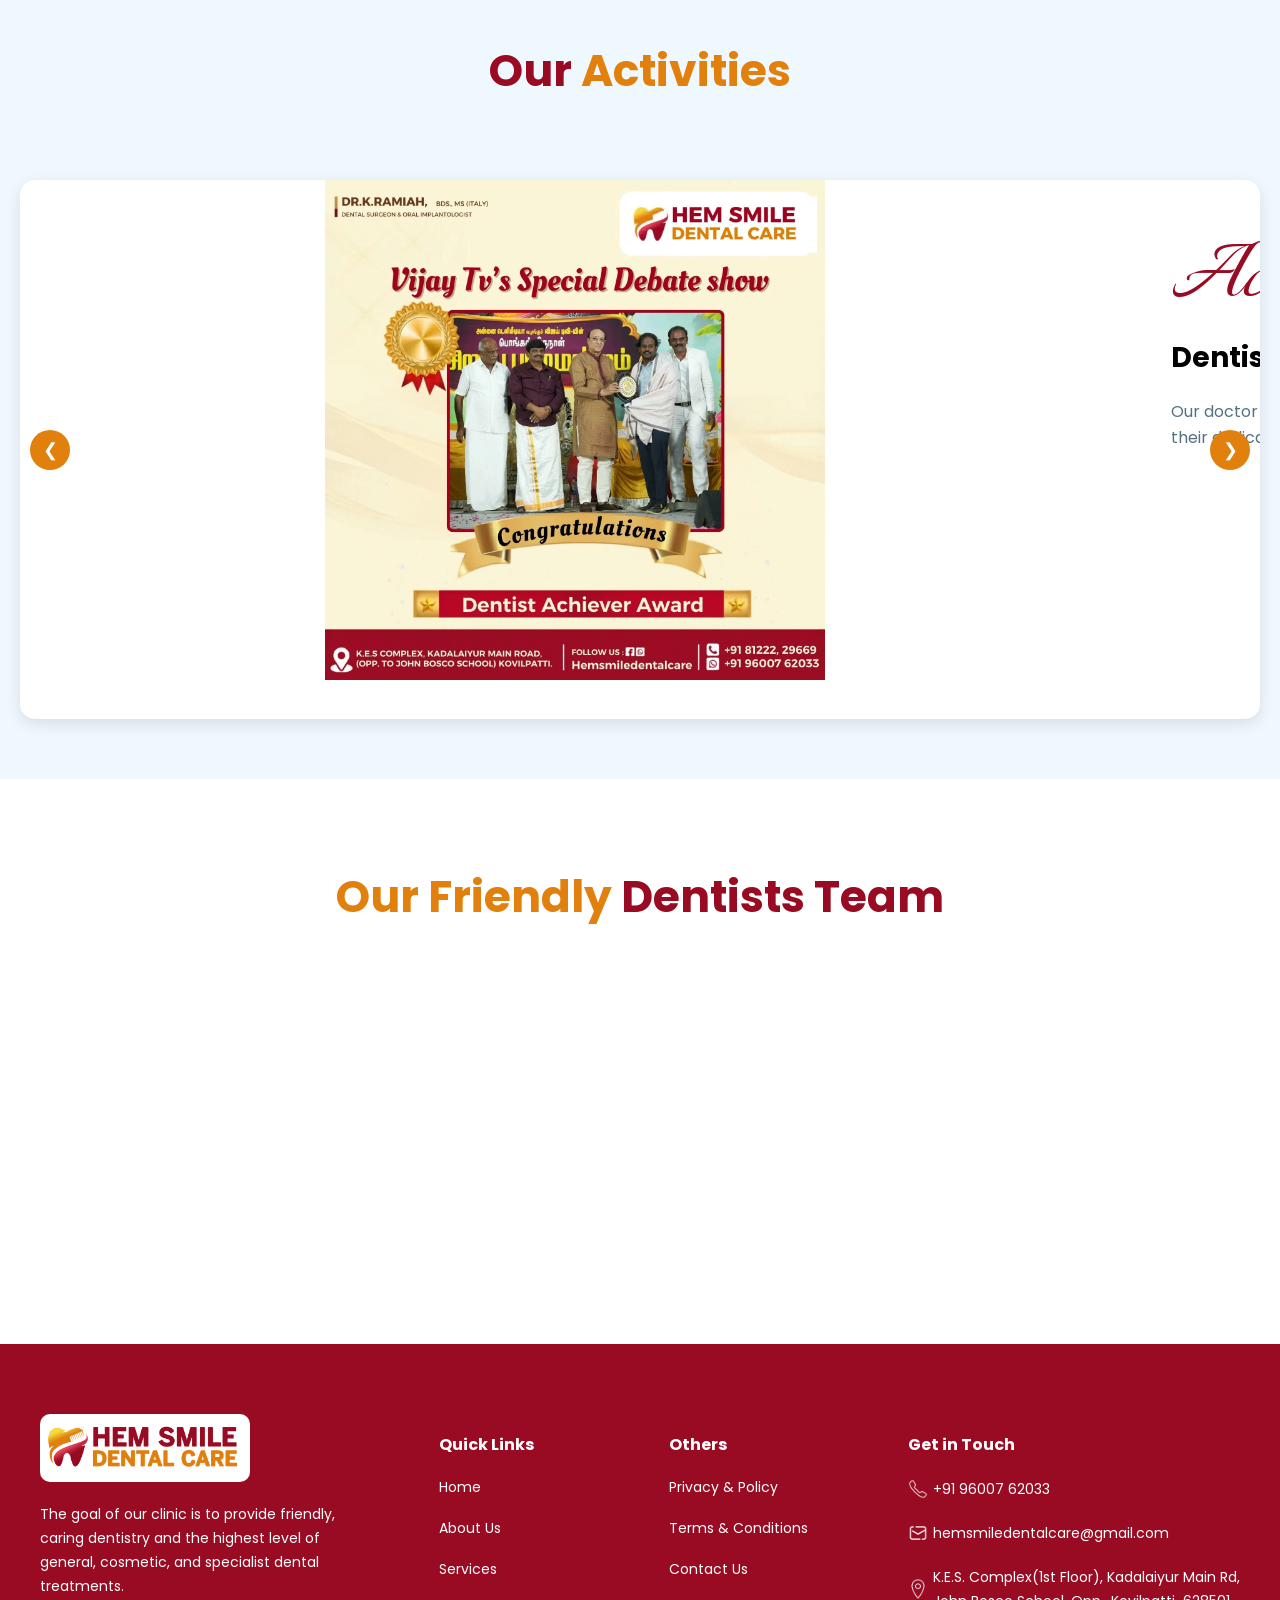
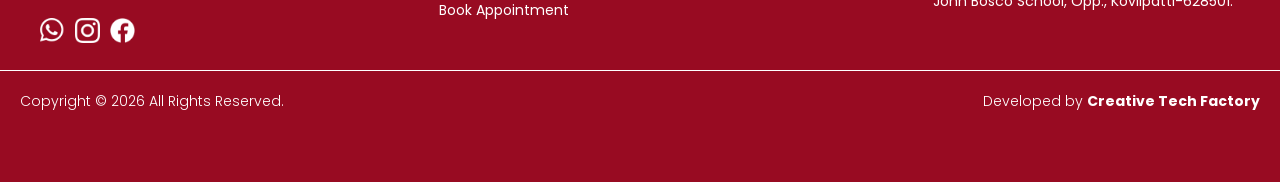
==== commit 0c040acd: "Update about.html" ====
--- a/about.html
+++ b/about.html
@@ -317,7 +317,7 @@
                                 alt="Full Mouth Rehabilitation" class="u-cert-img" style="transform: rotate(0deg);">
                             <div class="u-cert-overlay">
                                 <div class="u-cert-content">
-                                    <h2>3B-TB Protocal</h2>
+                                    <h2>3B-TB Protocol</h2>
                                     <p>Rehabilitate Atrophic Edentulous Maxilla</p>
                                     <p><strong>Bioline Advanced Implant Academy</strong>, Bangalore</p>
                                 </div>
